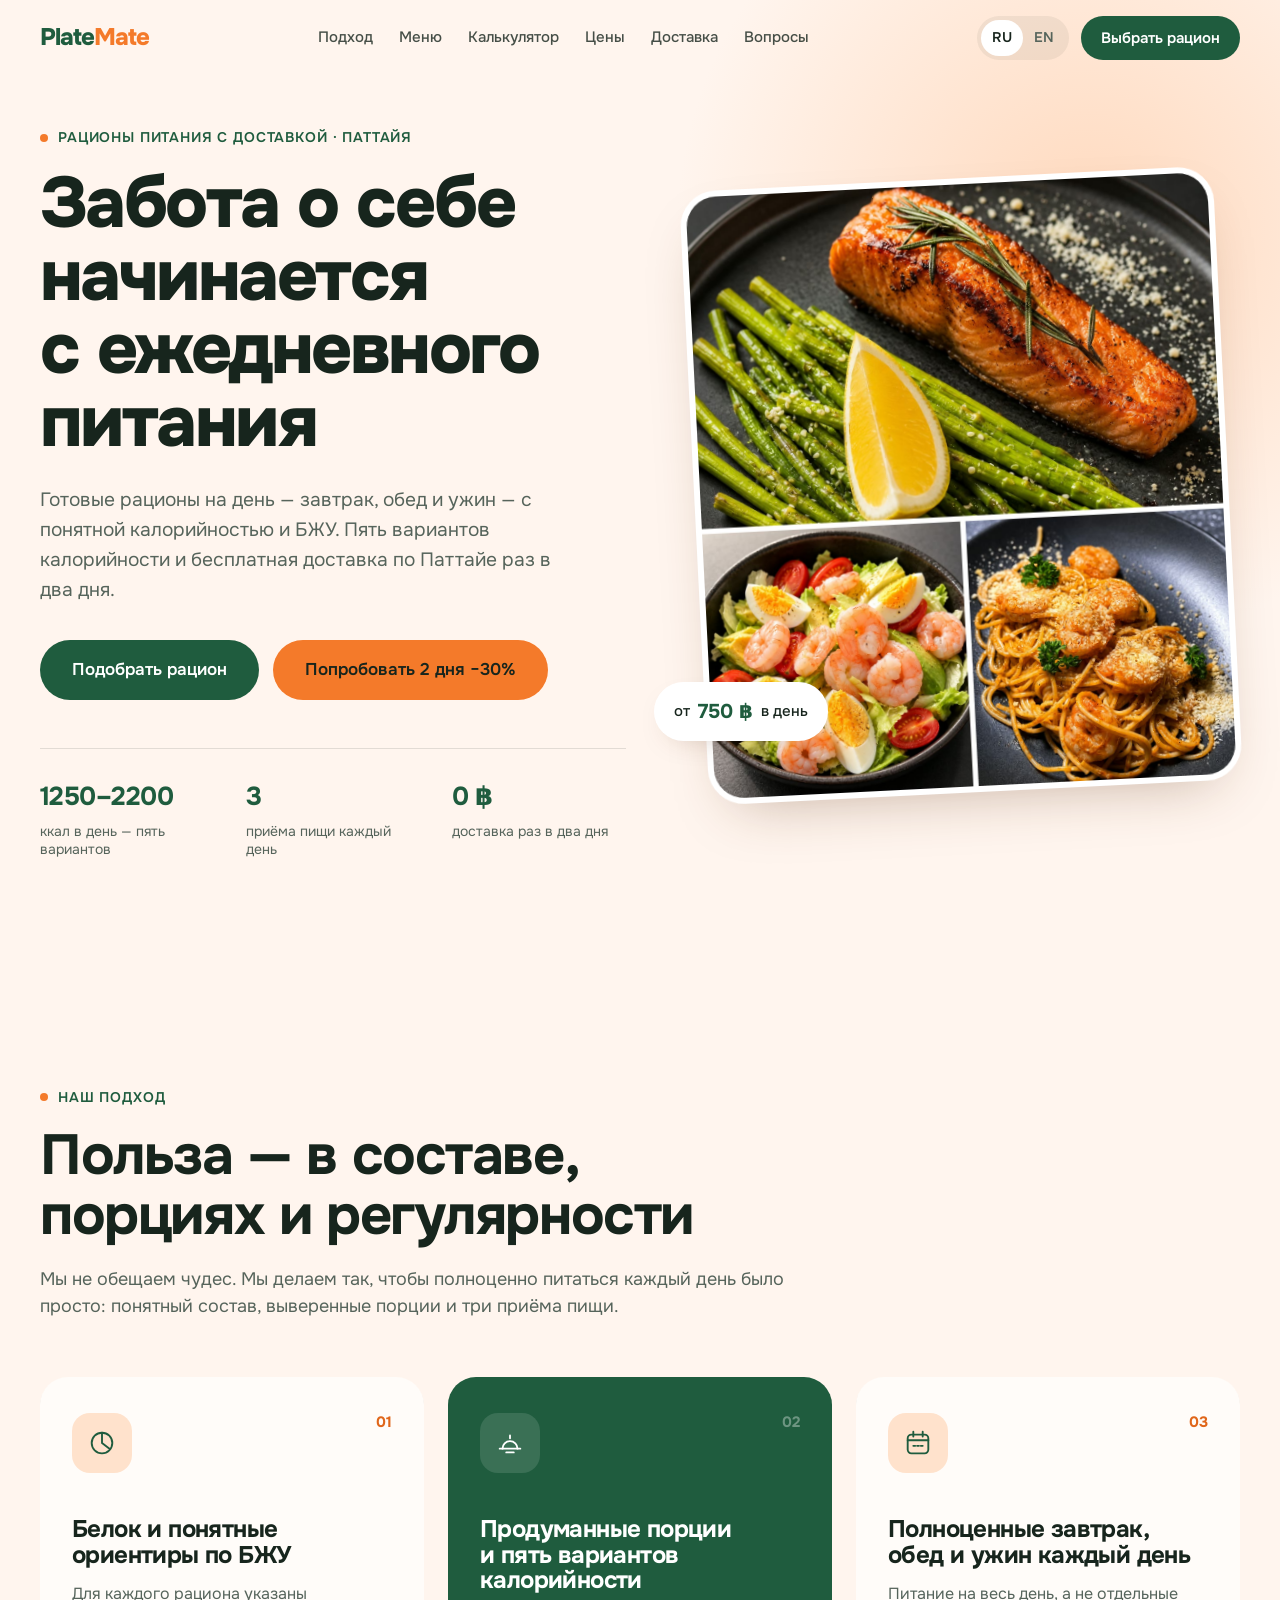
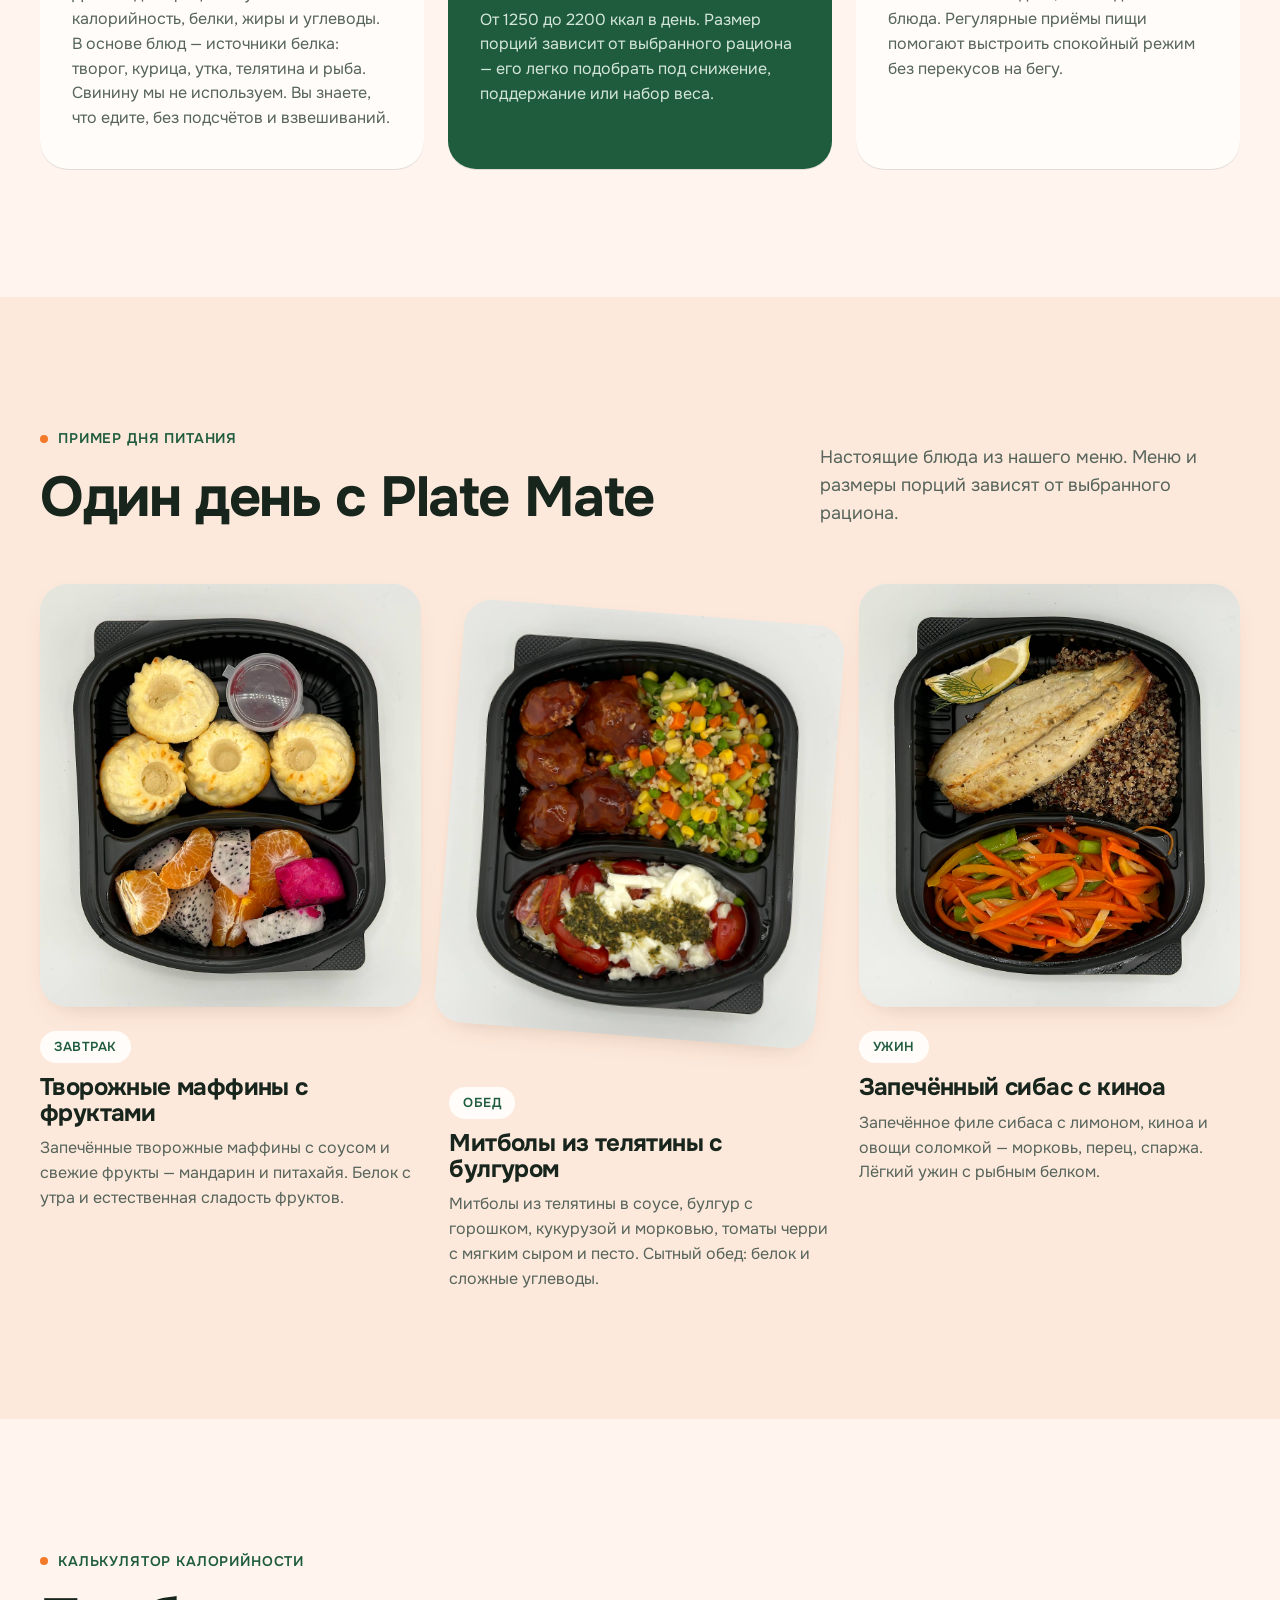
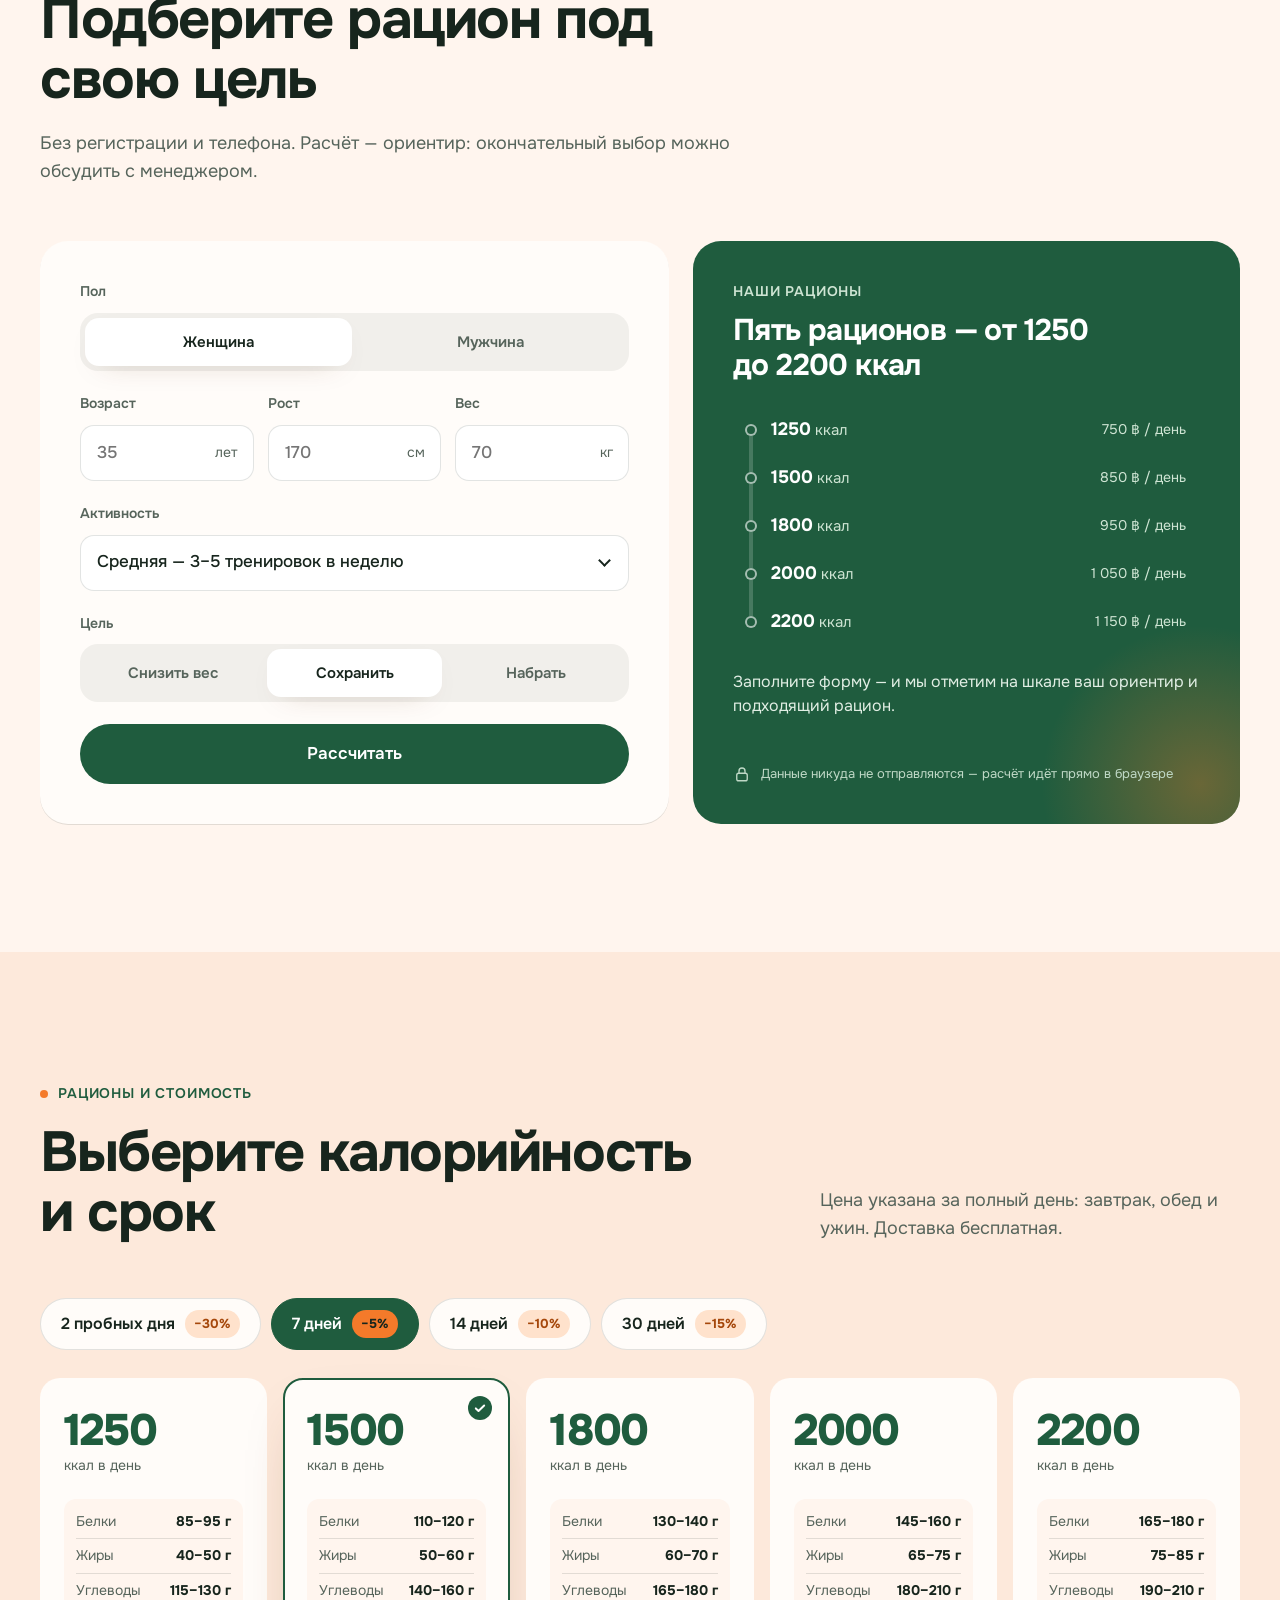
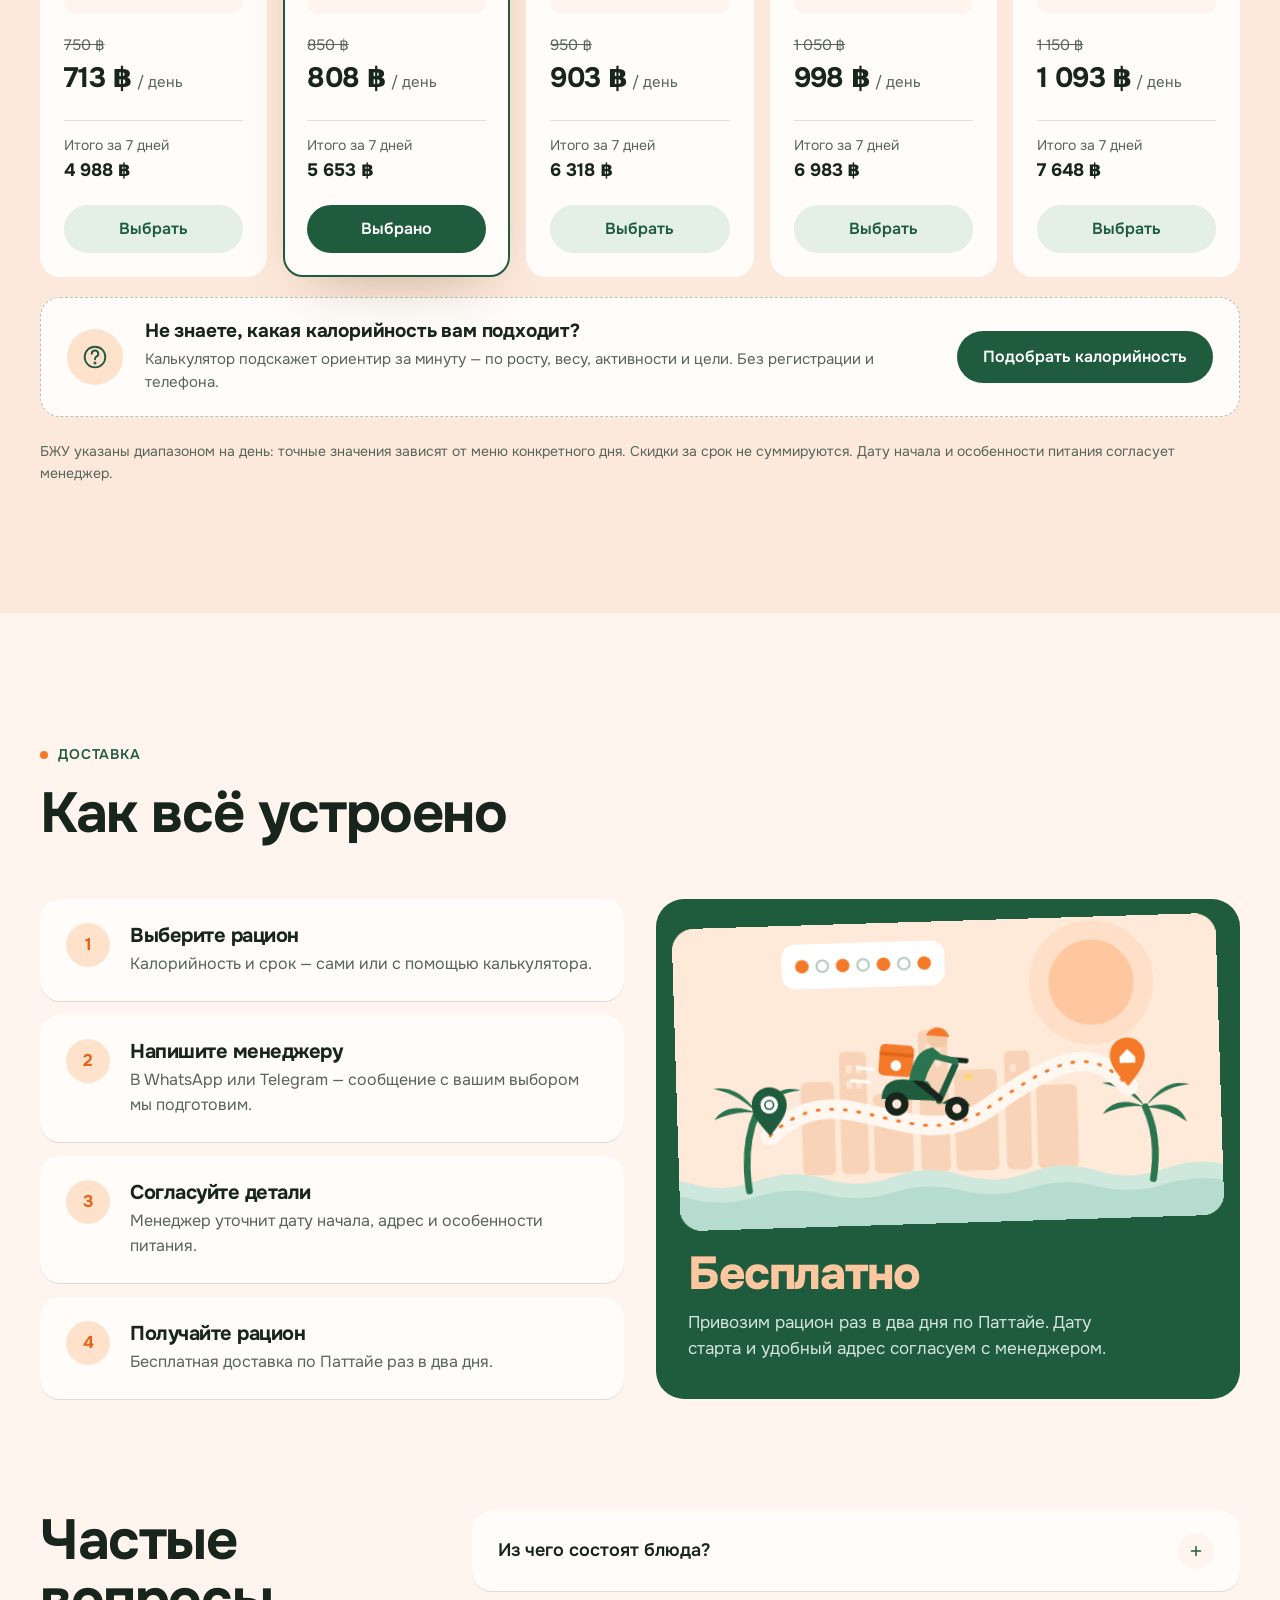
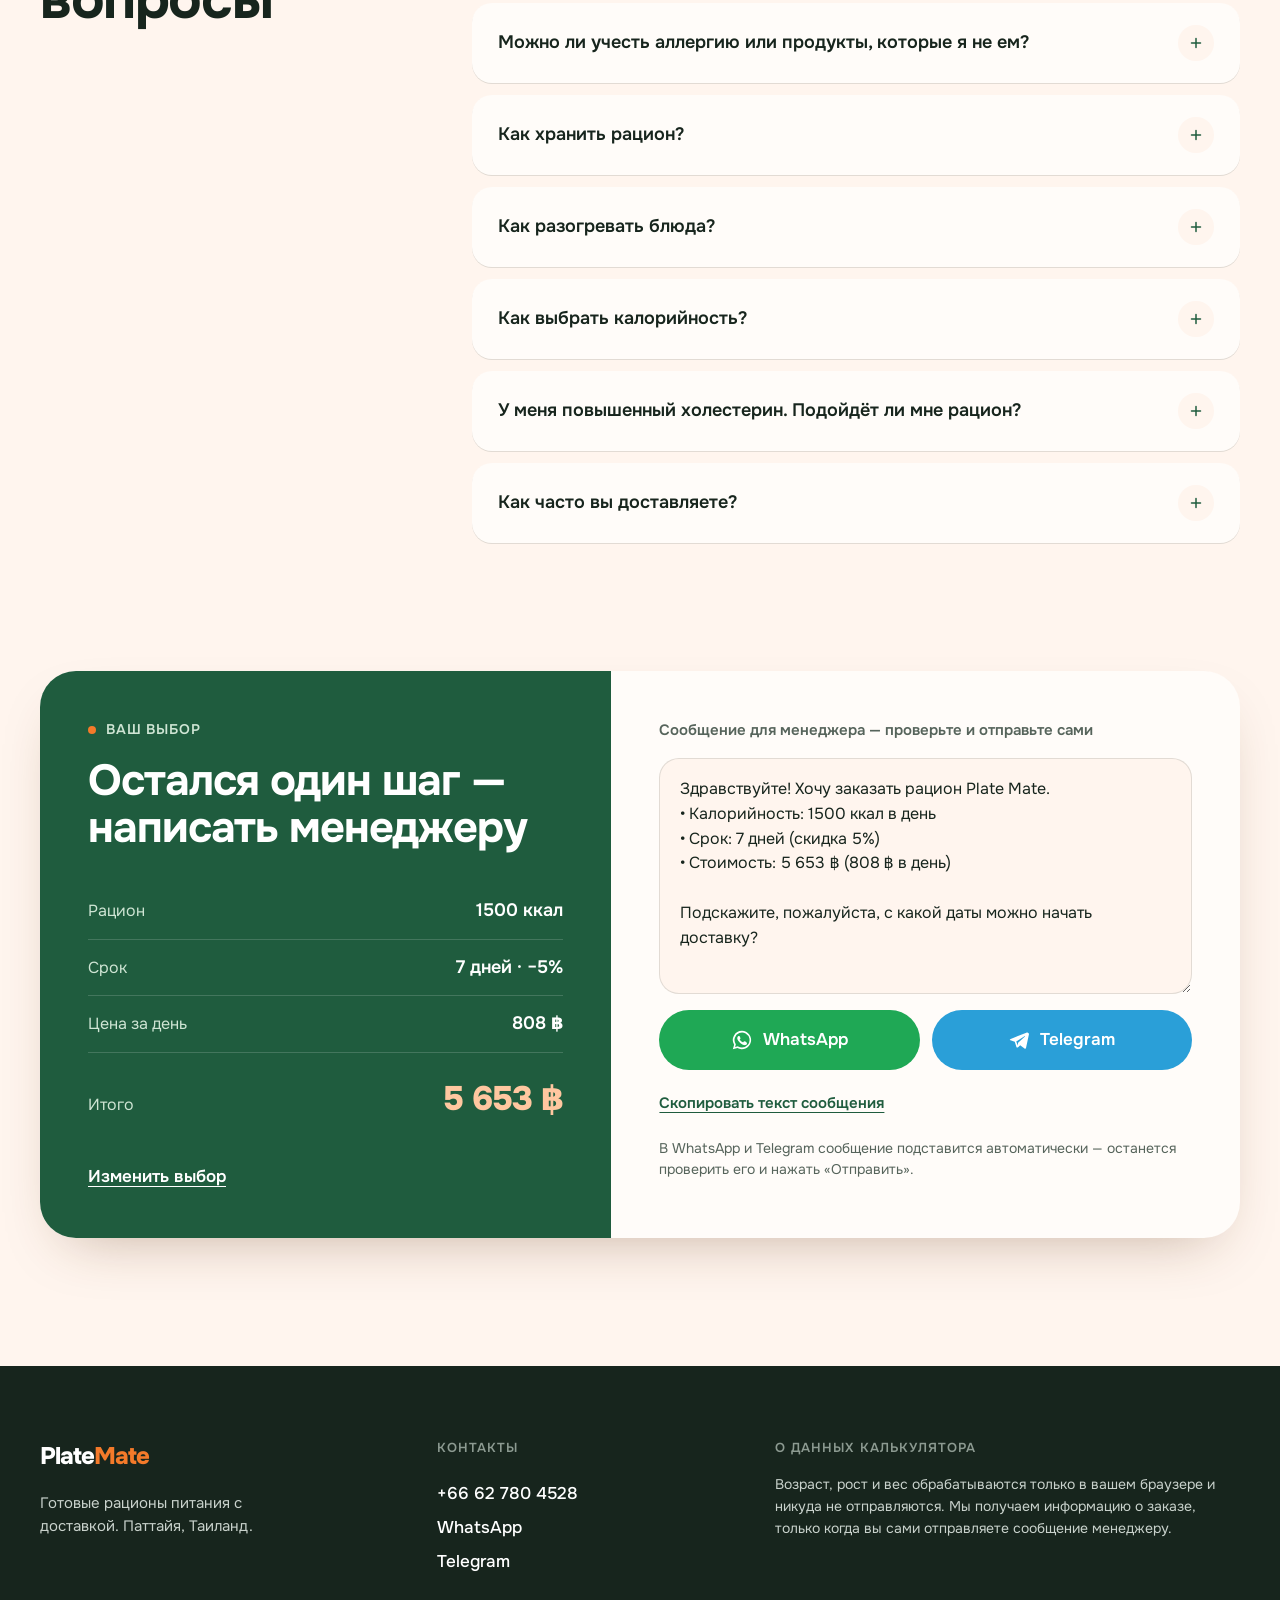
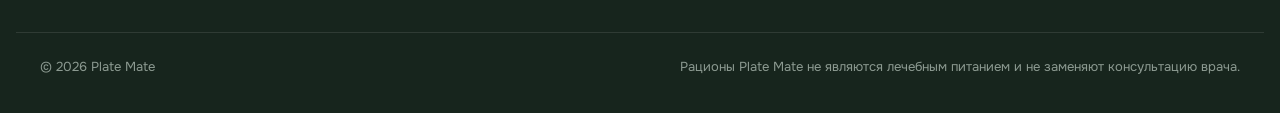
==== index.html @ f722fb62 "Лендинг Plate Mate: первая версия Одностраничный сайт доставки рационов питания в Паттайе (RU/EN): п" ====
<!doctype html>
<html lang="ru">
<head>
  <meta charset="utf-8">
  <meta name="viewport" content="width=device-width, initial-scale=1, viewport-fit=cover">
  <title data-i18n="meta.title">Plate Mate — рационы питания с доставкой в Паттайе</title>
  <meta name="description" data-i18n-attr="content:meta.description" content="Готовые рационы на день: завтрак, обед и ужин с понятной калорийностью и БЖУ. Пять вариантов калорийности, бесплатная доставка по Паттайе раз в два дня.">
  <meta name="theme-color" content="#FFF5EE">
  <link rel="preconnect" href="https://fonts.googleapis.com">
  <link rel="preconnect" href="https://fonts.gstatic.com" crossorigin>
  <link href="https://fonts.googleapis.com/css2?family=Onest:wght@400;500;600;700;800&display=swap" rel="stylesheet">
  <link rel="stylesheet" href="assets/styles.css">
  <script>document.documentElement.classList.add('js')</script>
</head>
<body>

<!-- ============ ШАПКА ============ -->
<header class="header" id="header">
  <div class="container header__inner">
    <!-- Официальный логотип из брендбука: положите файл в images/logo.svg -->
    <a class="logo" href="#top" aria-label="Plate Mate">
      <img src="images/logo.svg" alt="Plate Mate" onerror="this.parentNode.classList.add('logo--text')">
      <span class="logo__text">Plate<b>Mate</b></span>
    </a>

    <nav class="nav" id="nav" data-i18n-attr="aria-label:nav.label" aria-label="Навигация по странице">
      <a href="#approach" data-i18n="nav.approach">Подход</a>
      <a href="#menu" data-i18n="nav.menu">Меню</a>
      <a href="#calculator" data-i18n="nav.calc">Калькулятор</a>
      <a href="#plans" data-i18n="nav.plans">Цены</a>
      <a href="#delivery" data-i18n="nav.delivery">Доставка</a>
      <a href="#faq" data-i18n="nav.faq">Вопросы</a>
      <a class="btn btn--primary nav__cta" href="#plans" data-i18n="cta.choose">Выбрать рацион</a>
    </nav>

    <div class="header__actions">
      <div class="lang" role="group" aria-label="Language">
        <button type="button" data-lang="ru" aria-pressed="true">RU</button>
        <button type="button" data-lang="en" aria-pressed="false">EN</button>
      </div>
      <a class="btn btn--primary btn--sm header__cta" href="#plans" data-i18n="cta.choose">Выбрать рацион</a>
      <button class="burger" type="button" aria-expanded="false" aria-controls="nav" data-i18n-attr="aria-label:nav.open" aria-label="Открыть меню">
        <span></span><span></span>
      </button>
    </div>
  </div>
</header>

<main id="top">

  <!-- ============ 1. ПЕРВЫЙ ЭКРАН ============ -->
  <section class="hero">
    <div class="container hero__grid">
      <div class="hero__text reveal">
        <p class="eyebrow" data-i18n="hero.eyebrow">Рационы питания с доставкой · Паттайя</p>
        <h1 data-i18n="hero.title">Забота о себе начинается с&nbsp;ежедневного питания</h1>
        <p class="lead" data-i18n="hero.lead">Готовые рационы на день — завтрак, обед и ужин — с понятной калорийностью и БЖУ. Пять вариантов калорийности и бесплатная доставка по Паттайе раз в два дня.</p>
        <div class="hero__buttons">
          <a class="btn btn--primary btn--lg" href="#calculator" data-i18n="hero.btnCalc">Подобрать рацион</a>
          <a class="btn btn--accent btn--lg" href="#plans" data-trial data-i18n="hero.btnTrial">Попробовать 2 дня −30%</a>
        </div>
        <ul class="hero__facts">
          <li><strong>1250–2200</strong><span data-i18n="hero.fact1">ккал в день — пять вариантов</span></li>
          <li><strong>3</strong><span data-i18n="hero.fact2">приёма пищи каждый день</span></li>
          <li><strong data-i18n="hero.fact3n">0&nbsp;฿</strong><span data-i18n="hero.fact3">доставка раз в два дня</span></li>
        </ul>
      </div>

      <div class="hero__media">
        <div class="hero__photo ph" data-motion style="--r:-3deg;--rot:3deg;--shift:36px" data-label="images/hero.jpg">
          <img src="images/hero.jpg" data-i18n-attr="alt:hero.alt" alt="Лосось со спаржей, салат с креветками и паста с креветками" fetchpriority="high" onerror="this.parentNode.classList.add('missing')">
        </div>
        <div class="chip chip--price">
          <span data-i18n="hero.chipFrom">от</span> <strong>750&nbsp;฿</strong> <span data-i18n="hero.chipDay">в день</span>
        </div>
      </div>
    </div>
  </section>

  <!-- ============ 2. НАШ ПОДХОД ============ -->
  <section class="section" id="approach">
    <div class="container">
      <div class="section__head reveal">
        <p class="eyebrow" data-i18n="approach.eyebrow">Наш подход</p>
        <h2 data-i18n="approach.title">Польза — в&nbsp;составе, порциях и&nbsp;регулярности</h2>
        <p class="section__lead" data-i18n="approach.lead">Мы не обещаем чудес. Мы делаем так, чтобы полноценно питаться каждый день было просто: понятный состав, выверенные порции и три приёма пищи.</p>
      </div>

      <div class="features">
        <article class="feature reveal">
          <div class="feature__icon" aria-hidden="true">
            <svg viewBox="0 0 32 32"><circle cx="16" cy="16" r="11"/><path d="M16 5v11l8 6"/></svg>
          </div>
          <span class="feature__num">01</span>
          <h3 data-i18n="approach.f1.title">Белок и понятные ориентиры по&nbsp;БЖУ</h3>
          <p data-i18n="approach.f1.text">Для каждого рациона указаны калорийность, белки, жиры и углеводы. В основе блюд — источники белка: творог, курица, утка, телятина и рыба. Свинину мы не используем. Вы знаете, что едите, без подсчётов и взвешиваний.</p>
        </article>
        <article class="feature reveal">
          <div class="feature__icon" aria-hidden="true">
            <svg viewBox="0 0 32 32"><path d="M5 22h22"/><path d="M8 22a8 8 0 0 1 16 0"/><path d="M16 11V8"/><path d="M12 26h8"/></svg>
          </div>
          <span class="feature__num">02</span>
          <h3 data-i18n="approach.f2.title">Продуманные порции и&nbsp;пять вариантов калорийности</h3>
          <p data-i18n="approach.f2.text">От 1250 до 2200 ккал в день. Размер порций зависит от выбранного рациона — его легко подобрать под снижение, поддержание или набор веса.</p>
        </article>
        <article class="feature reveal">
          <div class="feature__icon" aria-hidden="true">
            <svg viewBox="0 0 32 32"><rect x="5" y="7" width="22" height="20" rx="4"/><path d="M5 13h22"/><path d="M11 4v5M21 4v5"/><path d="M11 19h2M15 19h2M19 19h2"/></svg>
          </div>
          <span class="feature__num">03</span>
          <h3 data-i18n="approach.f3.title">Полноценные завтрак, обед и&nbsp;ужин каждый день</h3>
          <p data-i18n="approach.f3.text">Питание на весь день, а не отдельные блюда. Регулярные приёмы пищи помогают выстроить спокойный режим без перекусов на бегу.</p>
        </article>
      </div>
    </div>
  </section>

  <!-- ============ 3. ПРИМЕР ДНЯ ============ -->
  <!-- TODO: сверить описание состава блюд с фактическими технологическими картами -->
  <section class="section section--tint" id="menu">
    <div class="container">
      <div class="section__head section__head--row reveal">
        <div>
          <p class="eyebrow" data-i18n="menu.eyebrow">Пример дня питания</p>
          <h2 data-i18n="menu.title">Один день с&nbsp;Plate Mate</h2>
        </div>
        <p class="section__lead" data-i18n="menu.lead">Настоящие блюда из нашего меню. Меню и размеры порций зависят от выбранного рациона.</p>
      </div>

      <div class="dishes">
        <article class="dish reveal">
          <div class="dish__photo ph" data-label="images/breakfast.jpg">
            <img src="images/breakfast.jpg" loading="lazy" data-i18n-attr="alt:menu.d1.name" alt="Творожные маффины с фруктами" onerror="this.parentNode.classList.add('missing')">
          </div>
          <span class="dish__meal" data-i18n="menu.breakfast">Завтрак</span>
          <h3 data-i18n="menu.d1.name">Творожные маффины с фруктами</h3>
          <p data-i18n="menu.d1.text">Запечённые творожные маффины с соусом и свежие фрукты — мандарин и питахайя. Белок с утра и естественная сладость фруктов.</p>
        </article>
        <article class="dish dish--mid reveal">
          <div class="dish__photo ph" data-motion style="--r:2deg;--rot:-2.5deg;--shift:28px" data-label="images/lunch.jpg">
            <img src="images/lunch.jpg" loading="lazy" data-i18n-attr="alt:menu.d2.name" alt="Митболы из телятины с булгуром" onerror="this.parentNode.classList.add('missing')">
          </div>
          <span class="dish__meal" data-i18n="menu.lunch">Обед</span>
          <h3 data-i18n="menu.d2.name">Митболы из телятины с булгуром</h3>
          <p data-i18n="menu.d2.text">Митболы из телятины в соусе, булгур с горошком, кукурузой и морковью, томаты черри с мягким сыром и песто. Сытный обед: белок и сложные углеводы.</p>
        </article>
        <article class="dish reveal">
          <div class="dish__photo ph" data-label="images/dinner.jpg">
            <img src="images/dinner.jpg" loading="lazy" data-i18n-attr="alt:menu.d3.name" alt="Запечённый сибас с киноа" onerror="this.parentNode.classList.add('missing')">
          </div>
          <span class="dish__meal" data-i18n="menu.dinner">Ужин</span>
          <h3 data-i18n="menu.d3.name">Запечённый сибас с киноа</h3>
          <p data-i18n="menu.d3.text">Запечённое филе сибаса с лимоном, киноа и овощи соломкой — морковь, перец, спаржа. Лёгкий ужин с рыбным белком.</p>
        </article>
      </div>
    </div>
  </section>

  <!-- ============ 4. КАЛЬКУЛЯТОР ============ -->
  <section class="section" id="calculator">
    <div class="container">
      <div class="section__head reveal">
        <p class="eyebrow" data-i18n="calc.eyebrow">Калькулятор калорийности</p>
        <h2 data-i18n="calc.title">Подберите рацион под свою цель</h2>
        <p class="section__lead" data-i18n="calc.lead">Без регистрации и телефона. Расчёт — ориентир: окончательный выбор можно обсудить с менеджером.</p>
      </div>

      <div class="calc reveal">
        <form class="calc__form" id="calcForm" novalidate>
          <fieldset class="field">
            <legend data-i18n="calc.sex">Пол</legend>
            <div class="seg">
              <label><input type="radio" name="sex" value="f" checked><span data-i18n="calc.female">Женщина</span></label>
              <label><input type="radio" name="sex" value="m"><span data-i18n="calc.male">Мужчина</span></label>
            </div>
          </fieldset>

          <div class="field-row">
            <label class="field">
              <span class="field__label" data-i18n="calc.age">Возраст</span>
              <span class="input"><input type="number" name="age" inputmode="numeric" min="18" max="80" placeholder="35"><em data-i18n="calc.years">лет</em></span>
            </label>
            <label class="field">
              <span class="field__label" data-i18n="calc.height">Рост</span>
              <span class="input"><input type="number" name="height" inputmode="numeric" min="130" max="220" placeholder="170"><em data-i18n="calc.cm">см</em></span>
            </label>
            <label class="field">
              <span class="field__label" data-i18n="calc.weight">Вес</span>
              <span class="input"><input type="number" name="weight" inputmode="decimal" min="35" max="250" step="0.1" placeholder="70"><em data-i18n="calc.kg">кг</em></span>
            </label>
          </div>

          <label class="field">
            <span class="field__label" data-i18n="calc.activity">Активность</span>
            <span class="select">
              <select name="activity">
                <option value="1.2" data-i18n="calc.act1">Минимальная — сидячая работа, без тренировок</option>
                <option value="1.375" data-i18n="calc.act2">Лёгкая — 1–3 тренировки в неделю</option>
                <option value="1.55" selected data-i18n="calc.act3">Средняя — 3–5 тренировок в неделю</option>
                <option value="1.725" data-i18n="calc.act4">Высокая — 6–7 тренировок в неделю</option>
                <option value="1.9" data-i18n="calc.act5">Очень высокая — физический труд и спорт</option>
              </select>
            </span>
          </label>

          <fieldset class="field">
            <legend data-i18n="calc.goal">Цель</legend>
            <div class="seg seg--3">
              <label><input type="radio" name="goal" value="lose"><span data-i18n="calc.lose">Снизить вес</span></label>
              <label><input type="radio" name="goal" value="keep" checked><span data-i18n="calc.keep">Сохранить</span></label>
              <label><input type="radio" name="goal" value="gain"><span data-i18n="calc.gain">Набрать</span></label>
            </div>
          </fieldset>

          <p class="calc__error" id="calcError" role="alert" hidden data-i18n="calc.error">Проверьте данные: возраст 18–80 лет, рост 130–220 см, вес 35–250 кг.</p>
          <button class="btn btn--primary btn--lg btn--block" type="submit" data-i18n="calc.submit">Рассчитать</button>
        </form>

        <div class="calc__result" id="calcResult" aria-live="polite">
          <!-- До расчёта -->
          <div class="result-head" id="resultEmpty">
            <p class="result__label" data-i18n="calc.scaleEyebrow">Наши рационы</p>
            <p class="result-head__title" data-i18n="calc.scaleTitle">Пять рационов — от&nbsp;1250 до&nbsp;2200&nbsp;ккал</p>
          </div>

          <!-- После расчёта -->
          <div class="result-head" id="resultFull" hidden>
            <p class="result__label" data-i18n="calc.yourNeed">Ваш ориентир</p>
            <p class="result__value">≈&nbsp;<strong id="rKcal">0</strong> <span data-i18n="calc.kcalDay">ккал/день</span></p>
            <dl class="result__steps">
              <div><dt data-i18n="calc.bmr">Базовый обмен</dt><dd id="rBmr"></dd></div>
              <div><dt data-i18n="calc.withAct">С активностью</dt><dd id="rTdee"></dd></div>
              <div><dt data-i18n="calc.withGoal">С учётом цели</dt><dd id="rGoal"></dd></div>
            </dl>
          </div>

          <!-- Шкала рационов: строки строит скрипт -->
          <div class="scale" id="scale">
            <div class="scale__rail" aria-hidden="true"><span class="scale__fill" id="scaleFill"></span><span class="scale__marker" id="scaleMarker" hidden></span></div>
            <ul class="scale__list" id="scaleList"></ul>
          </div>

          <p class="result__hint" id="scaleHint" data-i18n="calc.empty">Заполните форму — и мы отметим на шкале ваш ориентир и подходящий рацион.</p>

          <div class="result__plan" id="resultPlan" hidden>
            <p id="rText"></p>
            <button class="btn btn--accent btn--lg btn--block" type="button" id="rChoose"></button>
            <p class="result__note" data-i18n="calc.note">Расчёт по формуле Миффлина — Сан Жеора с поправками на активность и цель. Это приблизительный ориентир, а не медицинская рекомендация.</p>
          </div>

          <p class="result__privacy">
            <svg viewBox="0 0 24 24" aria-hidden="true"><rect x="5" y="11" width="14" height="10" rx="2.5"/><path d="M8 11V8a4 4 0 0 1 8 0v3"/></svg>
            <span data-i18n="calc.privacy">Данные никуда не отправляются — расчёт идёт прямо в браузере</span>
          </p>
        </div>
      </div>
    </div>
  </section>

  <!-- ============ 5. РАЦИОНЫ И СТОИМОСТЬ ============ -->
  <section class="section section--tint" id="plans">
    <div class="container">
      <div class="section__head section__head--row reveal">
        <div>
          <p class="eyebrow" data-i18n="plans.eyebrow">Рационы и стоимость</p>
          <h2 data-i18n="plans.title">Выберите калорийность и&nbsp;срок</h2>
        </div>
        <p class="section__lead" data-i18n="plans.lead">Цена указана за полный день: завтрак, обед и ужин. Доставка бесплатная.</p>
      </div>

      <div class="durations reveal" id="durations" role="radiogroup" data-i18n-attr="aria-label:plans.durationLabel" aria-label="Срок"></div>

      <div class="plans" id="plansGrid" role="list"></div>

      <!-- Подсказка для тех, кто не знает свою калорийность -->
      <div class="plans-help reveal">
        <div class="plans-help__icon" aria-hidden="true">
          <svg viewBox="0 0 32 32"><circle cx="16" cy="16" r="11"/><path d="M12.5 12.5a3.5 3.5 0 1 1 5 3.2c-1 .5-1.5 1.2-1.5 2.3v.5"/><circle cx="16" cy="22.5" r=".6" fill="currentColor"/></svg>
        </div>
        <div class="plans-help__text">
          <p class="plans-help__title" data-i18n="plans.helpTitle">Не знаете, какая калорийность вам подходит?</p>
          <p data-i18n="plans.helpText">Калькулятор подскажет ориентир за минуту — по росту, весу, активности и цели. Без регистрации и телефона.</p>
        </div>
        <a class="btn btn--primary plans-help__btn" href="#calculator" data-to-calc data-i18n="plans.helpBtn">Подобрать калорийность</a>
      </div>
      <noscript>
        <p class="plans__note">1250 ккал — 750 ฿ · 1500 ккал — 850 ฿ · 1800 ккал — 950 ฿ · 2000 ккал — 1050 ฿ · 2200 ккал — 1150 ฿ в день.</p>
      </noscript>

      <p class="plans__note" data-i18n="plans.note">БЖУ указаны диапазоном на день: точные значения зависят от меню конкретного дня. Скидки за срок не суммируются. Дату начала и особенности питания согласует менеджер.</p>
    </div>
  </section>

  <!-- ============ 6. ДОСТАВКА И ВОПРОСЫ ============ -->
  <section class="section" id="delivery">
    <div class="container">
      <div class="section__head reveal">
        <p class="eyebrow" data-i18n="delivery.eyebrow">Доставка</p>
        <h2 data-i18n="delivery.title">Как всё устроено</h2>
      </div>

      <div class="delivery">
        <ol class="steps reveal">
          <li>
            <span class="steps__n">1</span>
            <div><h3 data-i18n="delivery.s1.t">Выберите рацион</h3><p data-i18n="delivery.s1.p">Калорийность и срок — сами или с помощью калькулятора.</p></div>
          </li>
          <li>
            <span class="steps__n">2</span>
            <div><h3 data-i18n="delivery.s2.t">Напишите менеджеру</h3><p data-i18n="delivery.s2.p">В WhatsApp или Telegram — сообщение с вашим выбором мы подготовим.</p></div>
          </li>
          <li>
            <span class="steps__n">3</span>
            <div><h3 data-i18n="delivery.s3.t">Согласуйте детали</h3><p data-i18n="delivery.s3.p">Менеджер уточнит дату начала, адрес и особенности питания.</p></div>
          </li>
          <li>
            <span class="steps__n">4</span>
            <div><h3 data-i18n="delivery.s4.t">Получайте рацион</h3><p data-i18n="delivery.s4.p">Бесплатная доставка по Паттайе раз в два дня.</p></div>
          </li>
        </ol>

        <div class="delivery__card reveal">
          <!-- Иллюстрация: скутер везёт рацион по Паттайе, календарь — доставка через день -->
          <div class="delivery__art" data-motion style="--r:-2deg;--rot:3deg;--shift:26px">
            <svg viewBox="0 0 560 340" preserveAspectRatio="xMidYMid slice" role="img" data-i18n-attr="aria-label:delivery.alt" aria-label="Иллюстрация: курьер на скутере везёт рацион по Паттайе">
              <rect width="560" height="340" fill="#FFE9D8"/>
              <!-- солнце -->
              <circle cx="430" cy="82" r="64" fill="#FFD9BD" opacity=".6"/>
              <circle cx="430" cy="82" r="44" fill="#FFC7A0"/>
              <!-- город -->
              <g fill="#F9D3B8">
                <rect x="128" y="176" width="34" height="96" rx="6"/>
                <rect x="168" y="146" width="28" height="126" rx="6"/>
                <rect x="202" y="190" width="40" height="82" rx="6"/>
                <rect x="250" y="126" width="30" height="146" rx="6"/>
                <rect x="286" y="168" width="44" height="104" rx="6"/>
                <rect x="338" y="150" width="26" height="122" rx="6"/>
                <rect x="370" y="186" width="42" height="86" rx="6"/>
              </g>
              <g fill="#FFE9D8" opacity=".8">
                <rect x="175" y="160" width="6" height="8" rx="1"/><rect x="185" y="160" width="6" height="8" rx="1"/>
                <rect x="175" y="176" width="6" height="8" rx="1"/><rect x="185" y="176" width="6" height="8" rx="1"/>
                <rect x="257" y="140" width="6" height="8" rx="1"/><rect x="267" y="140" width="6" height="8" rx="1"/>
                <rect x="257" y="156" width="6" height="8" rx="1"/><rect x="267" y="156" width="6" height="8" rx="1"/>
                <rect x="344" y="164" width="6" height="8" rx="1"/><rect x="344" y="180" width="6" height="8" rx="1"/>
              </g>
              <!-- море -->
              <path class="art-wave art-wave--back" fill="#CFE8DE" d="M-60 276 q35 -12 70 0 t70 0 t70 0 t70 0 t70 0 t70 0 t70 0 t70 0 t70 0 t70 0 V340 H-60 Z"/>
              <path class="art-wave" fill="#B5DCCF" d="M-60 292 q35 -10 70 0 t70 0 t70 0 t70 0 t70 0 t70 0 t70 0 t70 0 t70 0 t70 0 V340 H-60 Z"/>
              <!-- пальмы -->
              <g fill="none" stroke="#2A7550" stroke-linecap="round">
                <path d="M72 286 Q66 240 82 206" stroke-width="7"/>
                <path d="M488 286 Q496 244 482 212" stroke-width="7"/>
              </g>
              <g fill="#2A7550">
                <path d="M82 206 q-30 -14 -44 6 q24 -10 44 -6Z"/><path d="M82 206 q-18 -30 -44 -26 q26 6 44 26Z"/>
                <path d="M82 206 q20 -30 46 -22 q-28 2 -46 22Z"/><path d="M82 206 q34 -8 42 16 q-18 -14 -42 -16Z"/>
                <path d="M482 212 q-30 -14 -44 6 q24 -10 44 -6Z"/><path d="M482 212 q-18 -30 -44 -26 q26 6 44 26Z"/>
                <path d="M482 212 q20 -30 46 -22 q-28 2 -46 22Z"/><path d="M482 212 q34 -8 42 16 q-18 -14 -42 -16Z"/>
              </g>
              <!-- календарь: доставка каждый второй день -->
              <g transform="translate(112 34)">
                <rect width="168" height="46" rx="14" fill="#fff"/>
                <g fill="none" stroke="#1F5C3E" stroke-width="2">
                  <circle cx="21" cy="23" r="7" fill="#F47A2A" stroke="none"/>
                  <circle cx="42" cy="23" r="6" opacity=".35"/>
                  <circle cx="63" cy="23" r="7" fill="#F47A2A" stroke="none"/>
                  <circle cx="84" cy="23" r="6" opacity=".35"/>
                  <circle cx="105" cy="23" r="7" fill="#F47A2A" stroke="none"/>
                  <circle cx="126" cy="23" r="6" opacity=".35"/>
                  <circle cx="147" cy="23" r="7" fill="#F47A2A" stroke="none"/>
                </g>
              </g>
              <!-- дорога -->
              <path id="artRoute" d="M95 230 C170 160 240 262 320 208 S430 150 465 190" fill="none" stroke="#FFF7F0" stroke-width="20" stroke-linecap="round"/>
              <path class="art-dash" d="M95 230 C170 160 240 262 320 208 S430 150 465 190" fill="none" stroke="#F47A2A" stroke-width="3" stroke-linecap="round" stroke-dasharray="2 12"/>
              <!-- метка кухни -->
              <g transform="translate(95 230)">
                <path d="M0 0 C-12 -14 -18 -22 -18 -32 A18 18 0 1 1 18 -32 C18 -22 12 -14 0 0Z" fill="#1F5C3E"/>
                <circle cx="0" cy="-32" r="9" fill="#fff"/>
                <circle cx="0" cy="-32" r="4.5" fill="none" stroke="#1F5C3E" stroke-width="1.6"/>
              </g>
              <!-- метка дома -->
              <g transform="translate(465 190)">
                <path d="M0 0 C-12 -14 -18 -22 -18 -32 A18 18 0 1 1 18 -32 C18 -22 12 -14 0 0Z" fill="#F47A2A"/>
                <path d="M-8 -30 L0 -38 L8 -30 V-24 H-8 Z" fill="#fff"/>
              </g>
              <!-- скутер -->
              <g>
                <animateMotion dur="7s" repeatCount="indefinite" rotate="auto"><mpath href="#artRoute"/></animateMotion>
                <animate attributeName="opacity" values="0;1;1;0" keyTimes="0;.08;.9;1" dur="7s" repeatCount="indefinite"/>
                <g transform="scale(1.35)">
                <g transform="translate(0 -4)">
                  <animateTransform attributeName="transform" type="translate" values="0 -4;0 -5.5;0 -4" dur=".45s" repeatCount="indefinite"/>
                  <g stroke="#fff" stroke-width="2.5" stroke-linecap="round" opacity=".9">
                    <path d="M-54 -34 H-42"/><path d="M-58 -24 H-44"/>
                  </g>
                  <rect x="-38" y="-54" width="26" height="24" rx="4" fill="#F47A2A"/>
                  <rect x="-38" y="-48" width="26" height="3" fill="#E0661A"/>
                  <circle cx="-25" cy="-38" r="4" fill="#fff"/>
                  <path d="M-34 -12 Q-34 -28 -18 -28 H0 L12 -14 Z" fill="#1F5C3E"/>
                  <path d="M10 -14 L20 -42" stroke="#1F5C3E" stroke-width="5" stroke-linecap="round"/>
                  <path d="M16 -46 H28" stroke="#17251D" stroke-width="4" stroke-linecap="round"/>
                  <path d="M12 -12 Q26 -24 34 -12 Z" fill="#1F5C3E"/>
                  <circle cx="31" cy="-34" r="2.6" fill="#FFD86B"/>
                  <path d="M-8 -28 L10 -16" stroke="#17251D" stroke-width="5" stroke-linecap="round"/>
                  <path d="M-14 -28 Q-12 -52 2 -54 L8 -50 Q0 -40 -2 -28 Z" fill="#2A7550"/>
                  <path d="M2 -48 L20 -45" stroke="#2A7550" stroke-width="5" stroke-linecap="round"/>
                  <circle cx="5" cy="-62" r="8" fill="#F2C9A5"/>
                  <path d="M-4 -63 A9.5 9.5 0 0 1 14 -63 Z" fill="#F47A2A"/>
                  <circle cx="-22" cy="-9" r="9" fill="#17251D"/><circle cx="-22" cy="-9" r="3.5" fill="#FFE9D8"/>
                  <circle cx="24" cy="-9" r="9" fill="#17251D"/><circle cx="24" cy="-9" r="3.5" fill="#FFE9D8"/>
                </g>
                </g>
              </g>
            </svg>
          </div>
          <div class="delivery__info">
            <p class="delivery__big" data-i18n="delivery.free">Бесплатно</p>
            <p data-i18n="delivery.freeText">Привозим рацион раз в два дня по Паттайе. Дату старта и удобный адрес согласуем с менеджером.</p>
          </div>
        </div>
      </div>

      <!-- TODO: ответы в FAQ сверить с фактическими правилами бизнеса (хранение, разогрев, аллергии) -->
      <div class="faq" id="faq">
        <h2 class="faq__title reveal" data-i18n="faq.title">Частые вопросы</h2>
        <div class="faq__list reveal">
          <details>
            <summary data-i18n="faq.q1">Из чего состоят блюда?</summary>
            <p data-i18n="faq.a1">Пример дня — творожные маффины с фруктами, митболы из телятины с булгуром и запечённый сибас с киноа. Основа блюд — творог, курица, утка, телятина и рыба; свинину мы не используем. Полный состав каждого блюда менеджер пришлёт до начала заказа. Меню и размеры порций зависят от выбранного рациона.</p>
          </details>
          <details>
            <summary data-i18n="faq.q2">Можно ли учесть аллергию или продукты, которые я не ем?</summary>
            <p data-i18n="faq.a2">Обязательно сообщите менеджеру об аллергиях и ограничениях до начала заказа. Он расскажет, какие ингредиенты входят в блюда, и честно скажет, можно ли подобрать для вас подходящий вариант.</p>
          </details>
          <details>
            <summary data-i18n="faq.q3">Как хранить рацион?</summary>
            <p data-i18n="faq.a3">Уберите рацион в холодильник сразу после получения. Условия и сроки хранения указаны на упаковке — если что-то непонятно, менеджер подскажет.</p>
          </details>
          <details>
            <summary data-i18n="faq.q4">Как разогревать блюда?</summary>
            <p data-i18n="faq.a4">Горячие блюда достаточно разогреть в микроволновой печи. Рекомендации по разогреву указаны на упаковке.</p>
          </details>
          <details>
            <summary data-i18n="faq.q5">Как выбрать калорийность?</summary>
            <p data-i18n="faq.a5">Воспользуйтесь <a href="#calculator">калькулятором</a> — он покажет приблизительный ориентир и ближайший рацион. Можно выбрать пакет и самостоятельно, а если сомневаетесь — менеджер поможет определиться.</p>
          </details>
          <details>
            <summary data-i18n="faq.q6">У меня повышенный холестерин. Подойдёт ли мне рацион?</summary>
            <p data-i18n="faq.a6">Рационы Plate Mate — сбалансированное ежедневное питание, а не лечебная диета, и мы не обещаем изменения анализов. Если у вас есть рекомендации врача, расскажите о них менеджеру: мы покажем состав блюд, чтобы вы могли принять решение вместе с врачом.</p>
          </details>
          <details>
            <summary data-i18n="faq.q7">Как часто вы доставляете?</summary>
            <p data-i18n="faq.a7">Раз в два дня, бесплатно по Паттайе. Дату первой доставки и адрес согласует менеджер.</p>
          </details>
        </div>
      </div>
    </div>
  </section>

  <!-- ============ 7. ФИНАЛЬНЫЙ ПРИЗЫВ ============ -->
  <section class="section order-section" id="order">
    <div class="container">
      <div class="order reveal">
        <div class="order__summary">
          <p class="eyebrow eyebrow--light" data-i18n="order.eyebrow">Ваш выбор</p>
          <h2 data-i18n="order.title">Остался один шаг — написать менеджеру</h2>
          <dl class="summary">
            <div><dt data-i18n="order.plan">Рацион</dt><dd id="sPlan"></dd></div>
            <div><dt data-i18n="order.duration">Срок</dt><dd id="sDays"></dd></div>
            <div><dt data-i18n="order.perDay">Цена за день</dt><dd id="sPerDay"></dd></div>
            <div class="summary__total"><dt data-i18n="order.total">Итого</dt><dd id="sTotal"></dd></div>
          </dl>
          <a class="order__change" href="#plans" data-i18n="order.change">Изменить выбор</a>
        </div>

        <div class="order__message">
          <label class="order__label" for="orderMessage" data-i18n="order.msgLabel">Сообщение для менеджера — проверьте и отправьте сами</label>
          <textarea id="orderMessage" rows="8"></textarea>
          <div class="order__buttons">
            <a class="btn btn--wa btn--lg" id="btnWa" href="https://wa.me/66627804528" target="_blank" rel="noopener">
              <svg viewBox="0 0 24 24" aria-hidden="true"><path d="M12 2a10 10 0 0 0-8.6 15.1L2 22l5-1.3A10 10 0 1 0 12 2Zm0 18.2a8.2 8.2 0 0 1-4.2-1.2l-.3-.2-3 .8.8-2.9-.2-.3A8.2 8.2 0 1 1 12 20.2Zm4.5-6.1c-.2-.1-1.5-.7-1.7-.8-.2-.1-.4-.1-.6.1l-.8 1c-.1.2-.3.2-.5.1a6.7 6.7 0 0 1-3.3-2.9c-.2-.4.2-.4.7-1.3.1-.2 0-.3 0-.4l-.8-1.8c-.2-.5-.4-.4-.6-.4h-.5a1 1 0 0 0-.7.3 3 3 0 0 0-.9 2.2 5.2 5.2 0 0 0 1.1 2.7 11.8 11.8 0 0 0 4.5 4c1.7.7 2.3.8 3.2.6.5-.1 1.5-.6 1.7-1.2.2-.6.2-1.1.1-1.2l-.4-.2Z"/></svg>
              <span>WhatsApp</span>
            </a>
            <a class="btn btn--tg btn--lg" id="btnTg" href="https://t.me/okhealthyfood" target="_blank" rel="noopener">
              <svg viewBox="0 0 24 24" aria-hidden="true"><path d="M21.4 3.6 2.9 10.8c-1.3.5-1.2 1.3-.2 1.6l4.7 1.5 1.8 5.6c.2.6.4.8.9.8.4 0 .6-.2.9-.4l2.3-2.2 4.7 3.5c.9.5 1.5.2 1.7-.8l3.1-14.5c.3-1.3-.5-1.9-1.4-1.5ZM9 13.6l9-5.7c.4-.3.8-.1.5.2l-7.5 6.8-.3 3.2L9 13.6Z"/></svg>
              <span>Telegram</span>
            </a>
          </div>
          <button class="order__copy" type="button" id="btnCopy" data-i18n="order.copy">Скопировать текст сообщения</button>
          <p class="order__hint" data-i18n="order.hint">В WhatsApp и Telegram сообщение подставится автоматически — останется проверить его и нажать «Отправить».</p>
        </div>
      </div>
    </div>
  </section>
</main>

<!-- ============ ФУТЕР ============ -->
<footer class="footer">
  <div class="container footer__grid">
    <div>
      <a class="logo logo--footer" href="#top" aria-label="Plate Mate">
        <img src="images/logo.svg" alt="Plate Mate" loading="lazy" onerror="this.parentNode.classList.add('logo--text')">
        <span class="logo__text">Plate<b>Mate</b></span>
      </a>
      <p class="footer__about" data-i18n="footer.about">Готовые рационы питания с доставкой. Паттайя, Таиланд.</p>
    </div>
    <div class="footer__contacts">
      <p class="footer__h" data-i18n="footer.contacts">Контакты</p>
      <a href="tel:+66627804528">+66 62 780 4528</a>
      <a href="https://wa.me/66627804528" target="_blank" rel="noopener">WhatsApp</a>
      <a href="https://t.me/okhealthyfood" target="_blank" rel="noopener">Telegram</a>
    </div>
    <div class="footer__privacy">
      <p class="footer__h" data-i18n="footer.dataTitle">О данных калькулятора</p>
      <p data-i18n="footer.data">Возраст, рост и вес обрабатываются только в вашем браузере и никуда не отправляются. Мы получаем информацию о заказе, только когда вы сами отправляете сообщение менеджеру.</p>
    </div>
  </div>
  <div class="container footer__bottom">
    <span>© 2026 Plate Mate</span>
    <span data-i18n="footer.disclaimer">Рационы Plate Mate не являются лечебным питанием и не заменяют консультацию врача.</span>
  </div>
</footer>

<!-- Мобильная панель выбранного пакета -->
<div class="sticky-bar" id="stickyBar" aria-hidden="true">
  <div class="sticky-bar__info"><strong id="barPlan"></strong><span id="barTotal"></span></div>
  <a class="btn btn--accent" href="#order" data-i18n="bar.cta" tabindex="-1">Оформить</a>
</div>

<div class="toast" id="toast" role="status" aria-live="polite"></div>

<script src="assets/app.js"></script>
</body>
</html>
---- assets/styles.css ----
/* ==========================================================
   Plate Mate — лендинг
   Цвета бренда задаются здесь. Сверьте значения с брендбуком.
   ========================================================== */
:root {
  --bg: #FFF5EE;          /* светлая персиковая основа */
  --bg-tint: #FDE9DB;     /* персиковый для чередующихся секций */
  --card: #FFFCF9;
  --green: #1F5C3E;       /* фирменный зелёный */
  --green-600: #2A7550;
  --green-50: #E4EFE5;
  --orange: #F47A2A;      /* оранжевый акцент */
  --orange-600: #E0661A;
  --orange-50: #FFE2CC;
  --ink: #17251D;
  --muted: #56645B;
  --line: rgba(23, 37, 29, .12);
  --white: #fff;

  --radius: 28px;
  --radius-md: 20px;
  --radius-sm: 14px;
  --shadow: 0 24px 60px -28px rgba(92, 50, 18, .38);
  --shadow-sm: 0 10px 30px -18px rgba(92, 50, 18, .35);

  --container: 1200px;
  --gutter: 24px;
  --header-h: 76px;
  --ease: cubic-bezier(.2, .7, .2, 1);
}

*, *::before, *::after { box-sizing: border-box; }
html { scroll-behavior: smooth; scroll-padding-top: calc(var(--header-h) + 12px); -webkit-text-size-adjust: 100%; }
body {
  margin: 0;
  font-family: 'Onest', system-ui, -apple-system, 'Segoe UI', sans-serif;
  font-size: 17px;
  line-height: 1.55;
  color: var(--ink);
  background: var(--bg);
  -webkit-font-smoothing: antialiased;
  overflow-x: hidden;
}
img { display: block; max-width: 100%; }
a { color: inherit; }
h1, h2, h3 { margin: 0; font-weight: 700; letter-spacing: -.025em; line-height: 1.06; }
p { margin: 0; }
button, input, select, textarea { font: inherit; color: inherit; }
:focus-visible { outline: 3px solid var(--orange); outline-offset: 3px; border-radius: 8px; }
[hidden] { display: none !important; }

.container { width: 100%; max-width: calc(var(--container) + var(--gutter) * 2); margin: 0 auto; padding: 0 var(--gutter); }

/* ---------- Кнопки ---------- */
.btn {
  display: inline-flex; align-items: center; justify-content: center; gap: 10px;
  min-height: 52px; padding: 0 26px;
  border: 0; border-radius: 999px;
  font-weight: 600; font-size: 16px; line-height: 1.1; text-decoration: none; text-align: center;
  cursor: pointer; white-space: nowrap;
  transition: transform .2s var(--ease), background-color .2s, box-shadow .2s, color .2s;
}
.btn:active { transform: scale(.97); }
.btn--sm { min-height: 44px; padding: 0 20px; font-size: 15px; }
.btn--lg { min-height: 60px; padding: 0 32px; font-size: 17px; }
.btn--block { width: 100%; }
.btn--primary { background: var(--green); color: var(--white); }
.btn--primary:hover { background: var(--green-600); box-shadow: 0 12px 28px -14px rgba(31, 92, 62, .8); }
.btn--accent { background: var(--orange); color: var(--ink); }
.btn--accent:hover { background: #F7894A; box-shadow: 0 12px 28px -14px rgba(244, 122, 42, .9); }
.btn--ghost { background: transparent; color: var(--green); box-shadow: inset 0 0 0 1.5px currentColor; }
.btn--ghost:hover { background: var(--green-50); }
.btn svg { width: 22px; height: 22px; fill: currentColor; flex: none; }

.eyebrow {
  display: inline-flex; align-items: center; gap: 10px;
  margin-bottom: 18px;
  font-size: 14px; font-weight: 600; letter-spacing: .06em; text-transform: uppercase;
  color: var(--green);
}
.eyebrow::before { content: ""; width: 8px; height: 8px; border-radius: 50%; background: var(--orange); }
.eyebrow--light { color: #CFE5D4; }

/* ---------- Фото и заглушки ---------- */
.ph { position: relative; overflow: hidden; border-radius: var(--radius); background: var(--orange-50); }
.ph img { width: 100%; height: 100%; object-fit: cover; }
.ph.missing img { display: none; }
.ph.missing {
  background:
    radial-gradient(circle at 50% 45%, rgba(255,255,255,.75) 0 28%, transparent 29%),
    repeating-linear-gradient(45deg, #FBD9C1 0 14px, #FDE4D2 14px 28px);
}
.ph.missing::after {
  content: "Фото: " attr(data-label);
  position: absolute; left: 50%; top: 45%; transform: translate(-50%, -50%);
  max-width: 70%; text-align: center;
  font-size: 13px; font-weight: 600; color: var(--muted);
}

/* ---------- Анимации ---------- */
[data-motion] {
  --p: 0;
  transform:
    translate3d(0, calc(var(--p) * var(--shift, 24px)), 0)
    rotate(calc(var(--r, 0deg) + var(--p) * var(--rot, 3deg)));
  will-change: transform;
}
.js .reveal { opacity: 0; transform: translateY(28px); transition: opacity .8s var(--ease), transform .8s var(--ease); }
.js .reveal.in { opacity: 1; transform: none; }
@media (prefers-reduced-motion: reduce) {
  html { scroll-behavior: auto; }
  .js .reveal { opacity: 1; transform: none; transition: none; }
  [data-motion] { transform: rotate(var(--r, 0deg)); }
}

/* ==========================================================
   Шапка
   ========================================================== */
.header {
  position: fixed; inset: 0 0 auto; z-index: 50;
  height: var(--header-h);
  transition: background-color .3s, box-shadow .3s, backdrop-filter .3s;
}
.header.is-scrolled {
  background: rgba(255, 245, 238, .86);
  backdrop-filter: saturate(1.4) blur(14px);
  -webkit-backdrop-filter: saturate(1.4) blur(14px);
  box-shadow: 0 1px 0 var(--line);
}
.header__inner { height: 100%; display: flex; align-items: center; gap: 28px; }

.logo { display: inline-flex; align-items: center; text-decoration: none; flex: none; }
.logo img { height: 36px; width: auto; }
.logo__text { display: none; font-size: 24px; font-weight: 800; letter-spacing: -.04em; color: var(--green); }
.logo__text b { font-weight: 800; color: var(--orange); }
.logo--text img { display: none; }
.logo--text .logo__text { display: inline; }

.nav { display: flex; gap: 26px; margin: 0 auto; }
.nav a:not(.btn) { font-size: 15px; font-weight: 500; text-decoration: none; color: var(--ink); opacity: .8; transition: opacity .2s, color .2s; }
.nav a:not(.btn):hover { opacity: 1; color: var(--green); }
.nav__cta { display: none; }

.header__actions { display: flex; align-items: center; gap: 12px; margin-left: auto; }
.nav + .header__actions { margin-left: 0; }

.lang { display: inline-flex; padding: 4px; border-radius: 999px; background: rgba(23, 37, 29, .06); }
.lang button {
  min-width: 42px; height: 36px; padding: 0 10px; border: 0; border-radius: 999px;
  background: transparent; font-size: 14px; font-weight: 600; cursor: pointer; color: var(--muted);
}
.lang button[aria-pressed="true"] { background: var(--white); color: var(--ink); box-shadow: var(--shadow-sm); }

.burger { display: none; width: 48px; height: 48px; border: 0; border-radius: 50%; background: var(--green); cursor: pointer; position: relative; }
.burger span { position: absolute; left: 15px; right: 15px; height: 2px; border-radius: 2px; background: var(--white); transition: transform .3s var(--ease), top .3s var(--ease); }
.burger span:first-child { top: 19px; }
.burger span:last-child { top: 27px; }
.nav-open .burger span:first-child { top: 23px; transform: rotate(45deg); }
.nav-open .burger span:last-child { top: 23px; transform: rotate(-45deg); }

/* ==========================================================
   1. Первый экран
   ========================================================== */
.hero { padding: calc(var(--header-h) + 48px) 0 96px; position: relative; overflow: hidden; }
.hero::before {
  content: ""; position: absolute; z-index: -1;
  width: 900px; height: 900px; right: -260px; top: -220px; border-radius: 50%;
  background: radial-gradient(circle, #FFD9BD 0%, rgba(255, 217, 189, 0) 65%);
}
.hero__grid { display: grid; grid-template-columns: 1.05fr 1fr; align-items: center; gap: 56px; }
.hero h1 { font-size: clamp(42px, 5.6vw, 80px); font-weight: 800; letter-spacing: -.035em; line-height: 1.02; }
.hero .lead { margin-top: 26px; max-width: 540px; font-size: clamp(17px, 1.5vw, 20px); color: var(--muted); }
.hero__buttons { display: flex; flex-wrap: wrap; gap: 14px; margin-top: 36px; }
.hero__facts {
  display: grid; grid-template-columns: repeat(3, auto); justify-content: start; gap: 36px;
  margin: 48px 0 0; padding: 28px 0 0; list-style: none; border-top: 1px solid var(--line);
}
.hero__facts li { display: flex; flex-direction: column; gap: 4px; max-width: 170px; }
.hero__facts strong { font-size: 26px; font-weight: 700; letter-spacing: -.02em; color: var(--green); }
.hero__facts span { font-size: 14px; line-height: 1.35; color: var(--muted); }

.hero__media { position: relative; padding: 24px 12px 40px; }
.hero__photo { aspect-ratio: 1200 / 1380; border-radius: 36px; border: 6px solid var(--white); background: var(--white); box-shadow: var(--shadow); }
.chip {
  position: absolute; display: inline-flex; align-items: center; gap: 8px;
  padding: 14px 20px; border-radius: 999px;
  background: var(--white); box-shadow: var(--shadow-sm);
  font-size: 15px; font-weight: 500; white-space: nowrap;
}
.chip strong { font-size: 20px; font-weight: 700; color: var(--green); }
.chip { z-index: 5; }
.chip--price { left: -28px; bottom: 90px; }

/* ==========================================================
   Общие секции
   ========================================================== */
.section { padding: clamp(80px, 10vw, 128px) 0; }
.section--tint { background: var(--bg-tint); }
.section__head { max-width: 760px; margin-bottom: 56px; }
.section__head--row { max-width: none; display: flex; align-items: flex-end; justify-content: space-between; gap: 40px; }
.section__head--row .section__lead { max-width: 420px; margin-top: 0; }
.section h2 { font-size: clamp(34px, 4.4vw, 58px); }
.section__lead { margin-top: 20px; font-size: 18px; color: var(--muted); }

/* ==========================================================
   2. Подход
   ========================================================== */
.features { display: grid; grid-template-columns: repeat(3, 1fr); gap: 24px; }
.feature {
  position: relative; padding: 36px 32px 38px;
  border-radius: var(--radius); background: var(--card);
  box-shadow: 0 1px 0 var(--line);
  transition: transform .4s var(--ease), box-shadow .4s var(--ease);
}
.feature:hover { transform: translateY(-4px); box-shadow: var(--shadow); }
.feature:nth-child(2) { background: var(--green); color: var(--white); }
.feature:nth-child(2) p { color: #D4E6D9; }
.feature:nth-child(2) .feature__icon { background: rgba(255, 255, 255, .12); }
.feature:nth-child(2) .feature__icon svg { stroke: var(--white); }
.feature:nth-child(2) .feature__num { color: rgba(255, 255, 255, .35); }
.feature__icon { width: 60px; height: 60px; display: grid; place-items: center; border-radius: 18px; background: var(--orange-50); margin-bottom: 44px; }
.feature__icon svg { width: 30px; height: 30px; fill: none; stroke: var(--green); stroke-width: 2; stroke-linecap: round; stroke-linejoin: round; }
.feature__num { position: absolute; top: 34px; right: 32px; font-size: 15px; font-weight: 700; color: var(--orange-600); }
.feature h3 { font-size: 24px; margin-bottom: 14px; }
.feature p { color: var(--muted); font-size: 16px; }

/* ==========================================================
   3. Пример дня
   ========================================================== */
.dishes { display: grid; grid-template-columns: repeat(3, 1fr); gap: 28px; align-items: start; }
.dish__photo { aspect-ratio: 9 / 10; margin-bottom: 24px; background: #ECECEC; box-shadow: var(--shadow-sm); }
.dish__photo img { transition: transform .8s var(--ease); }
.dish:hover .dish__photo img { transform: scale(1.04); }
.dish--mid { margin-top: 56px; }
.dish__meal {
  display: inline-block; margin-bottom: 12px; padding: 6px 14px; border-radius: 999px;
  background: var(--card); font-size: 13px; font-weight: 600; letter-spacing: .04em; text-transform: uppercase; color: var(--green);
}
.dish h3 { font-size: 24px; margin-bottom: 10px; }
.dish p { color: var(--muted); font-size: 16px; }

/* ==========================================================
   4. Калькулятор
   ========================================================== */
.calc { display: grid; grid-template-columns: 1.15fr 1fr; gap: 24px; }
.calc__form, .calc__result { border-radius: var(--radius); padding: 40px; }
.calc__form { background: var(--card); box-shadow: 0 1px 0 var(--line); display: flex; flex-direction: column; gap: 22px; }
.calc__result { background: var(--green); color: var(--white); position: relative; overflow: hidden; }
.calc__result::after {
  content: ""; position: absolute; right: -120px; bottom: -120px; width: 320px; height: 320px; border-radius: 50%;
  background: radial-gradient(circle, rgba(244, 122, 42, .35), transparent 70%); pointer-events: none;
}

.field { border: 0; margin: 0; padding: 0; min-width: 0; display: flex; flex-direction: column; gap: 10px; }
.field legend, .field__label { padding: 0; font-size: 14px; font-weight: 600; color: var(--muted); }
.field legend { margin-bottom: 10px; }
.field-row { display: grid; grid-template-columns: repeat(3, 1fr); gap: 14px; }

.input, .select { position: relative; display: flex; align-items: center; }
.input input, .select select {
  width: 100%; height: 56px; padding: 0 16px;
  border: 1.5px solid var(--line); border-radius: var(--radius-sm); background: var(--white);
  font-size: 17px; font-weight: 500; transition: border-color .2s, box-shadow .2s;
  -moz-appearance: textfield; appearance: none;
}
.input input { padding-right: 48px; }
.input input::-webkit-outer-spin-button, .input input::-webkit-inner-spin-button { -webkit-appearance: none; margin: 0; }
.input em { position: absolute; right: 16px; font-style: normal; font-size: 14px; color: var(--muted); pointer-events: none; }
.input input:focus, .select select:focus { outline: none; border-color: var(--green); box-shadow: 0 0 0 4px var(--green-50); }
.input input.invalid { border-color: #D1462F; }
.select select { padding-right: 44px; cursor: pointer; text-overflow: ellipsis; }
.select::after {
  content: ""; position: absolute; right: 20px; top: 50%; width: 9px; height: 9px; margin-top: -7px;
  border-right: 2px solid var(--ink); border-bottom: 2px solid var(--ink); transform: rotate(45deg); pointer-events: none;
}

.seg { display: grid; grid-template-columns: repeat(2, 1fr); gap: 6px; padding: 5px; border-radius: 18px; background: rgba(23, 37, 29, .06); }
.seg--3 { grid-template-columns: repeat(3, 1fr); }
.seg label { position: relative; cursor: pointer; }
.seg input { position: absolute; opacity: 0; pointer-events: none; }
.seg span {
  display: flex; align-items: center; justify-content: center; min-height: 48px; padding: 0 10px;
  border-radius: 14px; font-size: 15px; font-weight: 600; text-align: center; line-height: 1.2; color: var(--muted);
  transition: background-color .2s, color .2s, box-shadow .2s;
}
.seg input:checked + span { background: var(--white); color: var(--ink); box-shadow: var(--shadow-sm); }
.seg input:focus-visible + span { outline: 3px solid var(--orange); outline-offset: 1px; }

.calc__error { font-size: 14px; color: #B83A25; }

.calc__result { display: flex; flex-direction: column; gap: 24px; }
.calc__result > * { position: relative; z-index: 1; }

.result-head { display: flex; flex-direction: column; gap: 10px; }
.result-head__title { font-size: clamp(24px, 2.4vw, 30px); font-weight: 700; letter-spacing: -.02em; line-height: 1.15; max-width: 380px; }
.result__label { font-size: 14px; font-weight: 600; letter-spacing: .06em; text-transform: uppercase; color: #CFE5D4; }
.result__value { font-size: 20px; font-weight: 500; line-height: 1; }
.result__value strong { font-size: clamp(52px, 5.4vw, 68px); font-weight: 800; letter-spacing: -.04em; }
.result__steps { margin: 6px 0 0; display: grid; grid-template-columns: repeat(3, 1fr); gap: 12px; }
.result__steps div { display: flex; flex-direction: column; gap: 2px; }
.result__steps dt { font-size: 12px; line-height: 1.3; color: #BFD8C6; }
.result__steps dd { margin: 0; font-size: 15px; font-weight: 600; white-space: nowrap; }

/* Шкала рационов */
.scale { position: relative; }
.scale { --fill-from: #FFC7A0; --fill-to: var(--orange); --glow: 244, 122, 42; }
.scale.is-over { --fill-from: var(--orange); --fill-to: #E8412F; --glow: 232, 65, 47; }
.scale__rail { position: absolute; left: 16px; top: 24px; bottom: 24px; width: 4px; background: rgba(255, 255, 255, .18); border-radius: 4px; }
.scale__fill {
  position: absolute; left: 0; top: 0; width: 100%; height: 0; border-radius: 4px;
  background: linear-gradient(to bottom, var(--fill-from), var(--fill-to));
  box-shadow: 0 0 12px rgba(var(--glow), .45);
  transition: height .8s var(--ease);
}
.scale__marker {
  position: absolute; left: 50%; top: 0; z-index: 2; width: 18px; height: 18px; margin: -9px 0 0 -9px; border-radius: 50%;
  background: var(--fill-to); box-shadow: 0 0 0 4px rgba(var(--glow), .3), 0 0 0 10px rgba(var(--glow), .12);
  transition: top .8s var(--ease);
}
.scale.is-over .scale__marker { animation: over-pulse 1.6s ease-in-out infinite; }
@keyframes over-pulse {
  50% { box-shadow: 0 0 0 6px rgba(var(--glow), .35), 0 0 0 16px rgba(var(--glow), .12); }
}
@media (prefers-reduced-motion: reduce) { .scale.is-over .scale__marker { animation: none; } }
.scale__list { list-style: none; margin: 0; padding: 0; }
.scale__row {
  width: 100%; min-height: 48px; display: flex; align-items: center; gap: 14px; padding: 0 14px 0 12px;
  border: 0; border-radius: 14px; background: transparent; color: var(--white); text-align: left; cursor: pointer;
  transition: background-color .2s;
}
.scale__row:hover { background: rgba(255, 255, 255, .07); }
.scale__dot { position: relative; z-index: 1; flex: none; width: 12px; height: 12px; border-radius: 50%; background: var(--green); box-shadow: inset 0 0 0 2px rgba(255, 255, 255, .6); }
.scale__kcal { font-size: 15px; color: #CFE5D4; white-space: nowrap; }
.scale__kcal b { font-size: 18px; font-weight: 700; color: var(--white); }
.scale__price { margin-left: auto; font-size: 14px; color: #CFE5D4; white-space: nowrap; }
.scale__badge { padding: 3px 9px; border-radius: 999px; background: var(--orange); color: var(--ink); font-size: 12px; font-style: normal; font-weight: 700; }
.scale__row.is-filled .scale__dot { background: var(--fill-to); box-shadow: none; }
.scale__row.is-match { background: rgba(var(--glow), .16); }
.scale__row.is-match .scale__dot { background: var(--fill-to); box-shadow: none; }
.scale__row.is-match .scale__price { color: var(--white); font-weight: 600; }
.scale.is-over .scale__row.is-match { background: rgba(var(--glow), .22); }
.scale.is-over .scale__badge { background: #E8412F; color: var(--white); }

.result__hint { font-size: 16px; line-height: 1.5; color: #E1EEE4; }
.result__plan { display: flex; flex-direction: column; gap: 14px; }
.result__plan p { font-size: 17px; }
.result__plan p b { color: #FFC7A0; }
.result__note { font-size: 13px; line-height: 1.5; color: #BFD8C6; }
.result__privacy { display: flex; align-items: center; gap: 10px; margin-top: auto; font-size: 13px; color: #BFD8C6; }
.result__privacy svg { flex: none; width: 18px; height: 18px; fill: none; stroke: currentColor; stroke-width: 1.8; stroke-linecap: round; }
.pop { animation: pop .5s var(--ease); }
@keyframes pop { from { opacity: 0; transform: translateY(12px); } to { opacity: 1; transform: none; } }

/* ==========================================================
   5. Рационы
   ========================================================== */
.durations { display: flex; flex-wrap: wrap; gap: 10px; margin-bottom: 28px; }
.duration {
  display: inline-flex; align-items: center; gap: 10px; min-height: 52px; padding: 0 20px;
  border: 1.5px solid var(--line); border-radius: 999px; background: var(--card);
  font-size: 16px; font-weight: 600; cursor: pointer; transition: all .2s;
}
.duration:hover { border-color: var(--green); }
.duration small { padding: 4px 9px; border-radius: 999px; background: var(--orange-50); font-size: 13px; font-weight: 700; color: #A5470B; }
.duration[aria-checked="true"] { background: var(--green); border-color: var(--green); color: var(--white); }
.duration[aria-checked="true"] small { background: var(--orange); color: var(--ink); }

.plans { display: grid; grid-template-columns: repeat(5, 1fr); gap: 16px; }
.plan {
  position: relative; display: flex; flex-direction: column; gap: 20px;
  padding: 28px 22px 22px; border-radius: var(--radius-md); background: var(--card);
  border: 2px solid transparent; cursor: pointer;
  transition: transform .3s var(--ease), box-shadow .3s var(--ease), border-color .2s;
}
.plan:hover { transform: translateY(-4px); box-shadow: var(--shadow); }
.plan.is-selected { border-color: var(--green); box-shadow: var(--shadow); }
.plan.is-selected::before {
  content: ""; position: absolute; top: 16px; right: 16px; width: 24px; height: 24px; border-radius: 50%;
  background: var(--green) url("data:image/svg+xml,%3Csvg xmlns='http://www.w3.org/2000/svg' viewBox='0 0 24 24'%3E%3Cpath d='m7 12.5 3.2 3L17 9' fill='none' stroke='%23fff' stroke-width='2.4' stroke-linecap='round' stroke-linejoin='round'/%3E%3C/svg%3E") center/20px no-repeat;
}
.plan__kcal strong { display: block; font-size: 44px; font-weight: 800; letter-spacing: -.04em; line-height: 1; color: var(--green); }
.plan__kcal span { font-size: 14px; color: var(--muted); }
.plan__macros { list-style: none; margin: 0; padding: 6px 12px; border-radius: 12px; background: var(--bg); }
.plan__macros li { display: flex; justify-content: space-between; align-items: baseline; gap: 8px; padding: 6px 0; font-size: 14px; }
.plan__macros li + li { border-top: 1px solid var(--line); }
.plan__macros span { color: var(--muted); }
.plan__macros b { font-weight: 700; white-space: nowrap; }
.plan__price { margin-top: auto; }
.plan__price s { display: block; font-size: 15px; color: var(--muted); }
.plan__price strong { font-size: 28px; font-weight: 700; letter-spacing: -.02em; }
.plan__price span { font-size: 15px; color: var(--muted); }
.plan__total { font-size: 14px; color: var(--muted); padding-top: 14px; border-top: 1px solid var(--line); }
.plan__total b { display: block; font-size: 18px; color: var(--ink); }
.plan .btn { width: 100%; min-height: 48px; }
.plan:not(.is-selected) .btn { background: var(--green-50); color: var(--green); }
.plan:not(.is-selected) .btn:hover { background: var(--green); color: var(--white); }

.plans__note { margin-top: 24px; font-size: 14px; color: var(--muted); }

.plans-help {
  display: grid; grid-template-columns: auto 1fr auto; align-items: center; gap: 22px;
  margin-top: 20px; padding: 22px 26px; border-radius: var(--radius-md);
  background: var(--card); border: 1.5px dashed rgba(31, 92, 62, .35);
}
.plans-help__icon { width: 56px; height: 56px; display: grid; place-items: center; border-radius: 50%; background: var(--orange-50); color: var(--green); }
.plans-help__icon svg { width: 30px; height: 30px; fill: none; stroke: currentColor; stroke-width: 2; stroke-linecap: round; }
.plans-help__title { font-size: 19px; font-weight: 700; line-height: 1.25; letter-spacing: -.01em; margin-bottom: 4px; }
.plans-help__text p:last-child { font-size: 15px; color: var(--muted); }

/* ==========================================================
   6. Доставка и FAQ
   ========================================================== */
.delivery { display: grid; grid-template-columns: 1fr 1fr; gap: 32px; align-items: stretch; }
.steps { list-style: none; margin: 0; padding: 0; display: grid; gap: 14px; counter-reset: s; }
.steps li { display: flex; gap: 20px; align-items: flex-start; padding: 24px 26px; border-radius: var(--radius-md); background: var(--card); box-shadow: 0 1px 0 var(--line); }
.steps__n { flex: none; width: 44px; height: 44px; display: grid; place-items: center; border-radius: 50%; background: var(--orange-50); font-weight: 700; color: var(--orange-600); }
.steps h3 { font-size: 20px; margin: 2px 0 6px; }
.steps p { font-size: 16px; color: var(--muted); }

.delivery__card { display: flex; flex-direction: column; border-radius: var(--radius); background: var(--green); color: var(--white); padding: 20px; gap: 24px; }
.delivery__art { position: relative; flex: 1; min-height: 280px; border-radius: 22px; overflow: hidden; background: #FFE9D8; }
.delivery__art svg { position: absolute; inset: 0; width: 100%; height: 100%; display: block; }
.art-dash { animation: art-dash 1.2s linear infinite; }
.art-wave { animation: art-wave 6s ease-in-out infinite alternate; }
.art-wave--back { animation-duration: 8s; animation-direction: alternate-reverse; }
@keyframes art-dash { to { stroke-dashoffset: -28; } }
@keyframes art-wave { to { transform: translateX(-40px); } }
@media (prefers-reduced-motion: reduce) { .art-dash, .art-wave { animation: none; } }
.delivery__info { padding: 4px 12px 16px; }
.delivery__big { font-size: clamp(34px, 3.6vw, 48px); font-weight: 800; letter-spacing: -.03em; line-height: 1.1; margin-bottom: 10px; color: #FFC7A0; }
.delivery__info p:last-child { color: #D4E6D9; font-size: 17px; max-width: 460px; }

.faq { margin-top: clamp(80px, 9vw, 112px); display: grid; grid-template-columns: 1fr 2fr; gap: 48px; align-items: start; }
.faq__title { font-size: clamp(32px, 3.6vw, 48px); position: sticky; top: calc(var(--header-h) + 24px); }
.faq__list { display: grid; gap: 12px; }
.faq details { border-radius: var(--radius-md); background: var(--card); box-shadow: 0 1px 0 var(--line); overflow: hidden; }
.faq summary {
  display: flex; justify-content: space-between; align-items: center; gap: 20px;
  padding: 22px 26px; font-size: 18px; font-weight: 600; cursor: pointer; list-style: none;
}
.faq summary::-webkit-details-marker { display: none; }
.faq summary::after {
  content: ""; flex: none; width: 36px; height: 36px; border-radius: 50%;
  background: var(--bg) url("data:image/svg+xml,%3Csvg xmlns='http://www.w3.org/2000/svg' viewBox='0 0 24 24'%3E%3Cpath d='M12 6v12M6 12h12' stroke='%231F5C3E' stroke-width='2' stroke-linecap='round'/%3E%3C/svg%3E") center/18px no-repeat;
  transition: transform .3s var(--ease);
}
.faq details[open] summary::after { transform: rotate(45deg); }
.faq details p { padding: 0 26px 24px; color: var(--muted); max-width: 680px; }
.faq details a { color: var(--green); font-weight: 600; }

/* ==========================================================
   7. Финальный призыв
   ========================================================== */
.order-section { padding-top: 0; }
.order { display: grid; grid-template-columns: 1fr 1.1fr; border-radius: 36px; overflow: hidden; background: var(--card); box-shadow: var(--shadow); }
.order__summary { padding: 48px; background: var(--green); color: var(--white); display: flex; flex-direction: column; }
.order__summary h2 { font-size: clamp(30px, 3.4vw, 44px); margin-bottom: 32px; }
.summary { margin: 0 0 24px; display: grid; gap: 0; }
.summary div { display: flex; justify-content: space-between; align-items: baseline; gap: 16px; padding: 14px 0; border-bottom: 1px solid rgba(255, 255, 255, .16); }
.summary dt { color: #CFE5D4; font-size: 16px; }
.summary dd { margin: 0; font-weight: 600; font-size: 18px; text-align: right; }
.summary__total { border-bottom: 0 !important; padding-top: 20px !important; }
.summary__total dd { font-size: 34px; font-weight: 800; letter-spacing: -.03em; color: #FFC7A0; }
.order__change { margin-top: auto; align-self: flex-start; font-weight: 600; color: var(--white); text-underline-offset: 4px; }

.order__message { padding: 48px; display: flex; flex-direction: column; gap: 16px; }
.order__label { font-size: 15px; font-weight: 600; color: var(--muted); }
.order__message textarea {
  width: 100%; min-height: 200px; padding: 18px 20px; resize: vertical;
  border: 1.5px solid var(--line); border-radius: var(--radius-md); background: var(--bg);
  font-size: 16px; line-height: 1.55;
}
.order__message textarea:focus { outline: none; border-color: var(--green); box-shadow: 0 0 0 4px var(--green-50); }
.order__buttons { display: grid; grid-template-columns: 1fr 1fr; gap: 12px; }
.btn--wa { background: #1FA855; color: var(--white); }
.btn--wa:hover { background: #179147; }
.btn--tg { background: #2A9FD8; color: var(--white); }
.btn--tg:hover { background: #218BC0; }
.order__copy { align-self: flex-start; padding: 6px 0; border: 0; background: none; font-size: 15px; font-weight: 600; color: var(--green); text-decoration: underline; text-underline-offset: 4px; cursor: pointer; }
.order__hint { font-size: 14px; color: var(--muted); }

/* ==========================================================
   Футер
   ========================================================== */
.footer { background: var(--ink); color: #C9D2CC; padding: 72px 0 36px; }
.footer__grid { display: grid; grid-template-columns: 1.2fr 1fr 1.6fr; gap: 48px; }
.logo--footer .logo__text { color: var(--white); }
.logo--footer img { height: 40px; }
.footer__about { margin-top: 16px; max-width: 280px; font-size: 15px; }
.footer__h { margin-bottom: 14px; font-size: 13px; font-weight: 600; letter-spacing: .08em; text-transform: uppercase; color: #8C9A91; }
.footer__contacts { display: flex; flex-direction: column; gap: 8px; }
.footer__contacts a { text-decoration: none; font-weight: 500; color: var(--white); width: fit-content; }
.footer__contacts a:hover { color: #FFC7A0; }
.footer__privacy p:last-child { font-size: 14px; line-height: 1.6; }
.footer__bottom { display: flex; flex-wrap: wrap; justify-content: space-between; gap: 12px; margin-top: 56px; padding-top: 24px; border-top: 1px solid rgba(255, 255, 255, .1); font-size: 13px; color: #8C9A91; }

/* ---------- Мобильная панель и уведомление ---------- */
.sticky-bar { display: none; }
.toast {
  position: fixed; left: 50%; bottom: 24px; z-index: 80; max-width: calc(100% - 32px);
  padding: 14px 22px; border-radius: 999px; background: var(--ink); color: var(--white);
  font-size: 15px; font-weight: 500; text-align: center;
  opacity: 0; transform: translate(-50%, 20px); pointer-events: none; transition: opacity .3s, transform .3s var(--ease);
}
.toast.show { opacity: 1; transform: translate(-50%, 0); }

/* ==========================================================
   Адаптив
   ========================================================== */
@media (max-width: 1180px) {
  .nav { gap: 18px; }
  .plans { grid-template-columns: repeat(3, 1fr); }
}

@media (max-width: 1024px) {
  :root { --header-h: 68px; }
  .burger { display: block; }
  .header__cta { display: none; }
  .nav {
    position: fixed; top: var(--header-h); left: 0; right: 0; margin: 0;
    flex-direction: column; gap: 4px; padding: 16px var(--gutter) 28px;
    background: var(--bg); box-shadow: 0 20px 40px -24px rgba(0,0,0,.25);
    opacity: 0; transform: translateY(-12px); pointer-events: none; visibility: hidden;
    transition: opacity .25s, transform .25s var(--ease), visibility .25s;
  }
  .nav-open .nav { opacity: 1; transform: none; pointer-events: auto; visibility: visible; }
  .nav-open .header { background: var(--bg); }
  .nav a:not(.btn) { padding: 14px 0; font-size: 20px; font-weight: 600; opacity: 1; border-bottom: 1px solid var(--line); }
  .nav__cta { display: flex; margin-top: 16px; min-height: 56px; }

  .hero__grid { grid-template-columns: 1fr; gap: 40px; }
  .hero__media { max-width: 560px; margin: 0 auto; width: 100%; }
  .chip--price { left: 0; }
  .features { grid-template-columns: 1fr; }
  .feature__icon { margin-bottom: 28px; }
  .calc { grid-template-columns: 1fr; }
  .delivery { grid-template-columns: 1fr; }
  .faq { grid-template-columns: 1fr; gap: 28px; }
  .faq__title { position: static; }
  .order { grid-template-columns: 1fr; }
  .footer__grid { grid-template-columns: 1fr 1fr; }
  .footer__privacy { grid-column: 1 / -1; }
}

@media (max-width: 760px) {
  :root { --gutter: 16px; --radius: 22px; }
  body { font-size: 16px; }
  [data-motion] { --shift: 12px !important; --rot: 1.5deg !important; }
  .hero { padding: calc(var(--header-h) + 28px) 0 64px; }
  .hero__buttons { flex-direction: column; }
  .hero__buttons .btn { width: 100%; }
  .hero__facts { grid-template-columns: repeat(3, 1fr); gap: 14px; margin-top: 36px; }
  .hero__facts strong { font-size: 20px; }
  .hero__facts span { font-size: 13px; }
  .hero__media { padding: 8px 0 24px; }
  .hero__photo { border-radius: 28px; border-width: 4px; }
  .chip { padding: 10px 16px; font-size: 14px; }
  .chip strong { font-size: 17px; }
  .chip--price { left: 8px; bottom: 44px; }

  .section__head { margin-bottom: 36px; }
  .section__head--row { flex-direction: column; align-items: flex-start; gap: 16px; }
  .section__lead { font-size: 16px; }
  .feature { padding: 28px 24px; }

  .dishes { grid-template-columns: 1fr; gap: 40px; }
  .dish--mid { margin-top: 0; }

  .calc__form, .calc__result { padding: 24px 20px; }
  .field-row { gap: 10px; }
  .input input { padding: 0 34px 0 12px; }
  .input em { right: 12px; font-size: 13px; }
  .select select { font-size: 15px; }
  .seg span { font-size: 14px; min-height: 50px; }
  .result__steps dd { font-size: 14px; }
  .scale__row { gap: 10px; padding: 0 10px 0 12px; }
  .scale__kcal { font-size: 14px; }
  .scale__badge { padding: 2px 7px; font-size: 11px; }
  .scale__price { font-size: 13px; }

  .durations { display: grid; grid-template-columns: 1fr 1fr; gap: 8px; }
  .duration { justify-content: center; padding: 0 10px; min-height: 58px; font-size: 15px; }

  /* компактные карточки пакетов на телефоне */
  .plans { grid-template-columns: 1fr; gap: 12px; }
  .plan {
    display: grid; grid-template-columns: 1fr auto; gap: 14px 12px; padding: 20px;
    grid-template-areas: "kcal price" "macros macros" "total btn";
  }
  .plan:hover { transform: none; }
  .plan.is-selected::before { top: -10px; right: 16px; }
  .plan__kcal { grid-area: kcal; }
  .plan__kcal strong { font-size: 34px; }
  .plan__price { grid-area: price; margin: 0; text-align: right; }
  .plan__price strong { font-size: 24px; }
  .plan__macros { grid-area: macros; }
  .plan__total { grid-area: total; border: 0; padding: 0; align-self: center; }
  .plan .btn { grid-area: btn; width: auto; min-height: 48px; padding: 0 22px; }
  .plans-help { grid-template-columns: auto 1fr; align-items: start; gap: 14px 16px; padding: 20px; }
  .plans-help__icon { width: 48px; height: 48px; }
  .plans-help__title { font-size: 17px; }
  .plans-help__btn { grid-column: 1 / -1; width: 100%; min-height: 54px; }

  .steps li { padding: 20px; gap: 16px; }
  .delivery__card { padding: 14px; }
  .delivery__art { min-height: 240px; }
  .faq summary { padding: 18px 20px; font-size: 16px; }
  .faq details p { padding: 0 20px 20px; font-size: 15px; }

  .order-section { padding-bottom: 96px; }
  .order { border-radius: 28px; }
  .order__summary, .order__message { padding: 28px 20px; }
  .summary__total dd { font-size: 28px; }
  .order__buttons { grid-template-columns: 1fr; }

  .footer { padding: 56px 0 104px; }
  .footer__grid { grid-template-columns: 1fr; gap: 32px; }

  .sticky-bar {
    position: fixed; left: 12px; right: 12px; bottom: calc(12px + env(safe-area-inset-bottom)); z-index: 60;
    display: flex; align-items: center; justify-content: space-between; gap: 12px;
    padding: 10px 10px 10px 20px; border-radius: 999px; background: var(--ink); color: var(--white);
    box-shadow: 0 16px 40px -12px rgba(0,0,0,.45);
    opacity: 0; transform: translateY(24px); pointer-events: none; transition: opacity .3s, transform .3s var(--ease);
  }
  .sticky-bar.show { opacity: 1; transform: none; pointer-events: auto; }
  .sticky-bar__info { display: flex; flex-direction: column; line-height: 1.25; min-width: 0; }
  .sticky-bar__info strong { font-size: 15px; }
  .sticky-bar__info span { font-size: 13px; color: #C9D2CC; white-space: nowrap; overflow: hidden; text-overflow: ellipsis; }
  .sticky-bar .btn { min-height: 48px; padding: 0 22px; flex: none; }
  .toast { bottom: 88px; }
}

@media (max-width: 380px) {
  .hero__facts { grid-template-columns: 1fr 1fr; }
  .hero__facts li:last-child { grid-column: 1 / -1; }
  .field-row { grid-template-columns: 1fr 1fr; }
  .field-row .field:first-child { grid-column: 1 / -1; }
  .lang button { min-width: 36px; padding: 0 8px; }
}
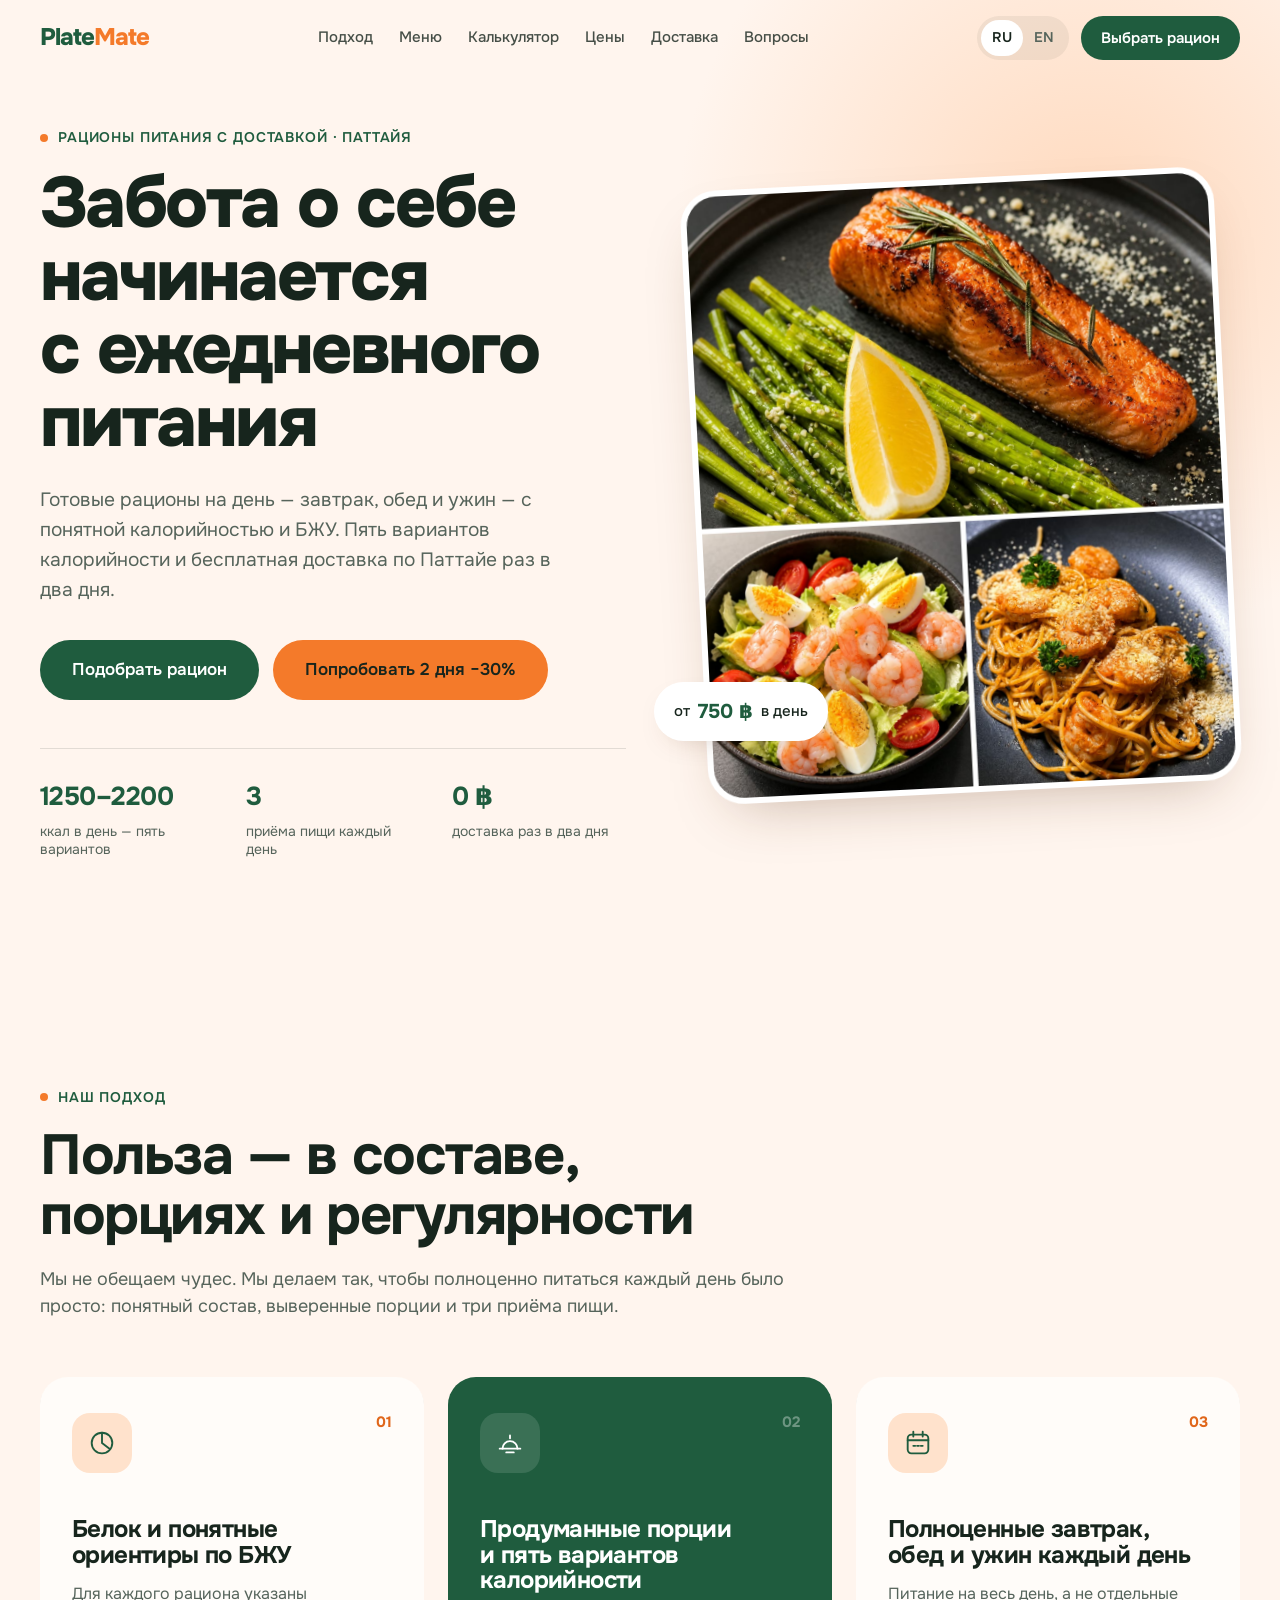
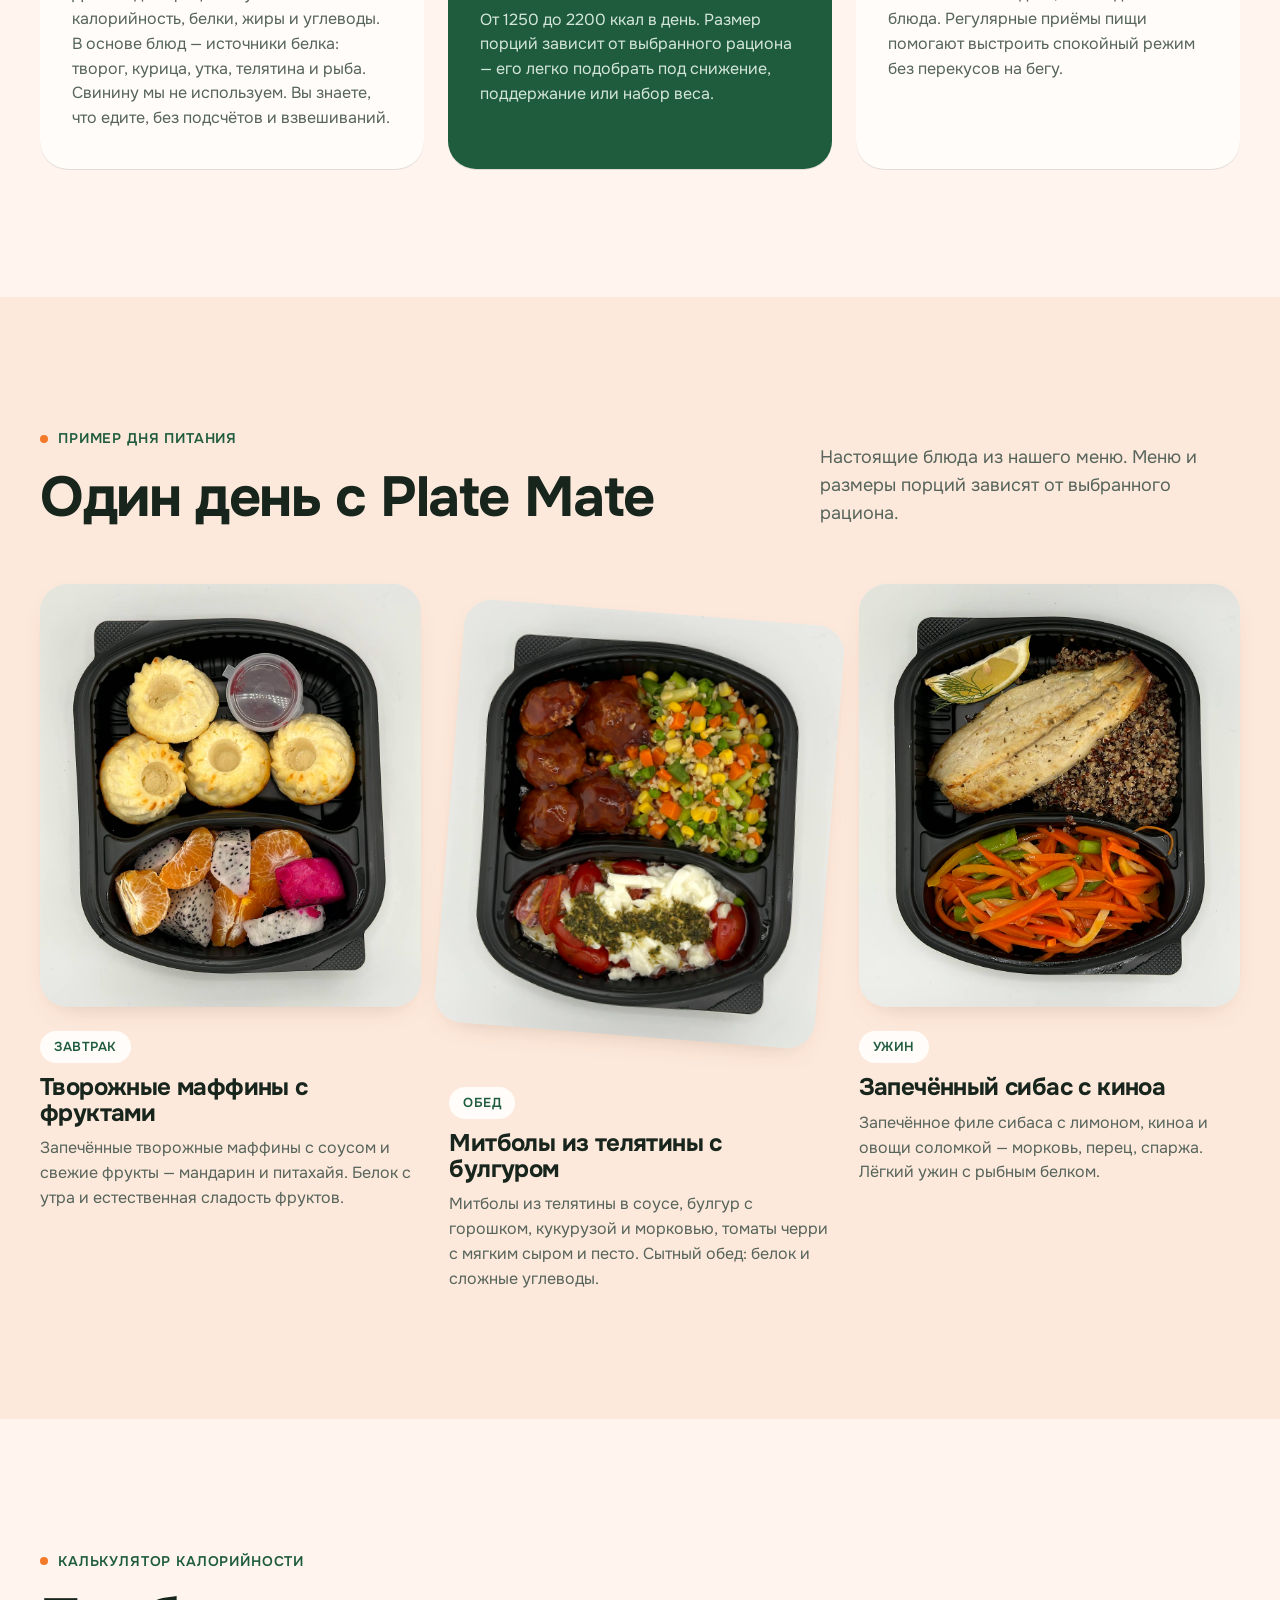
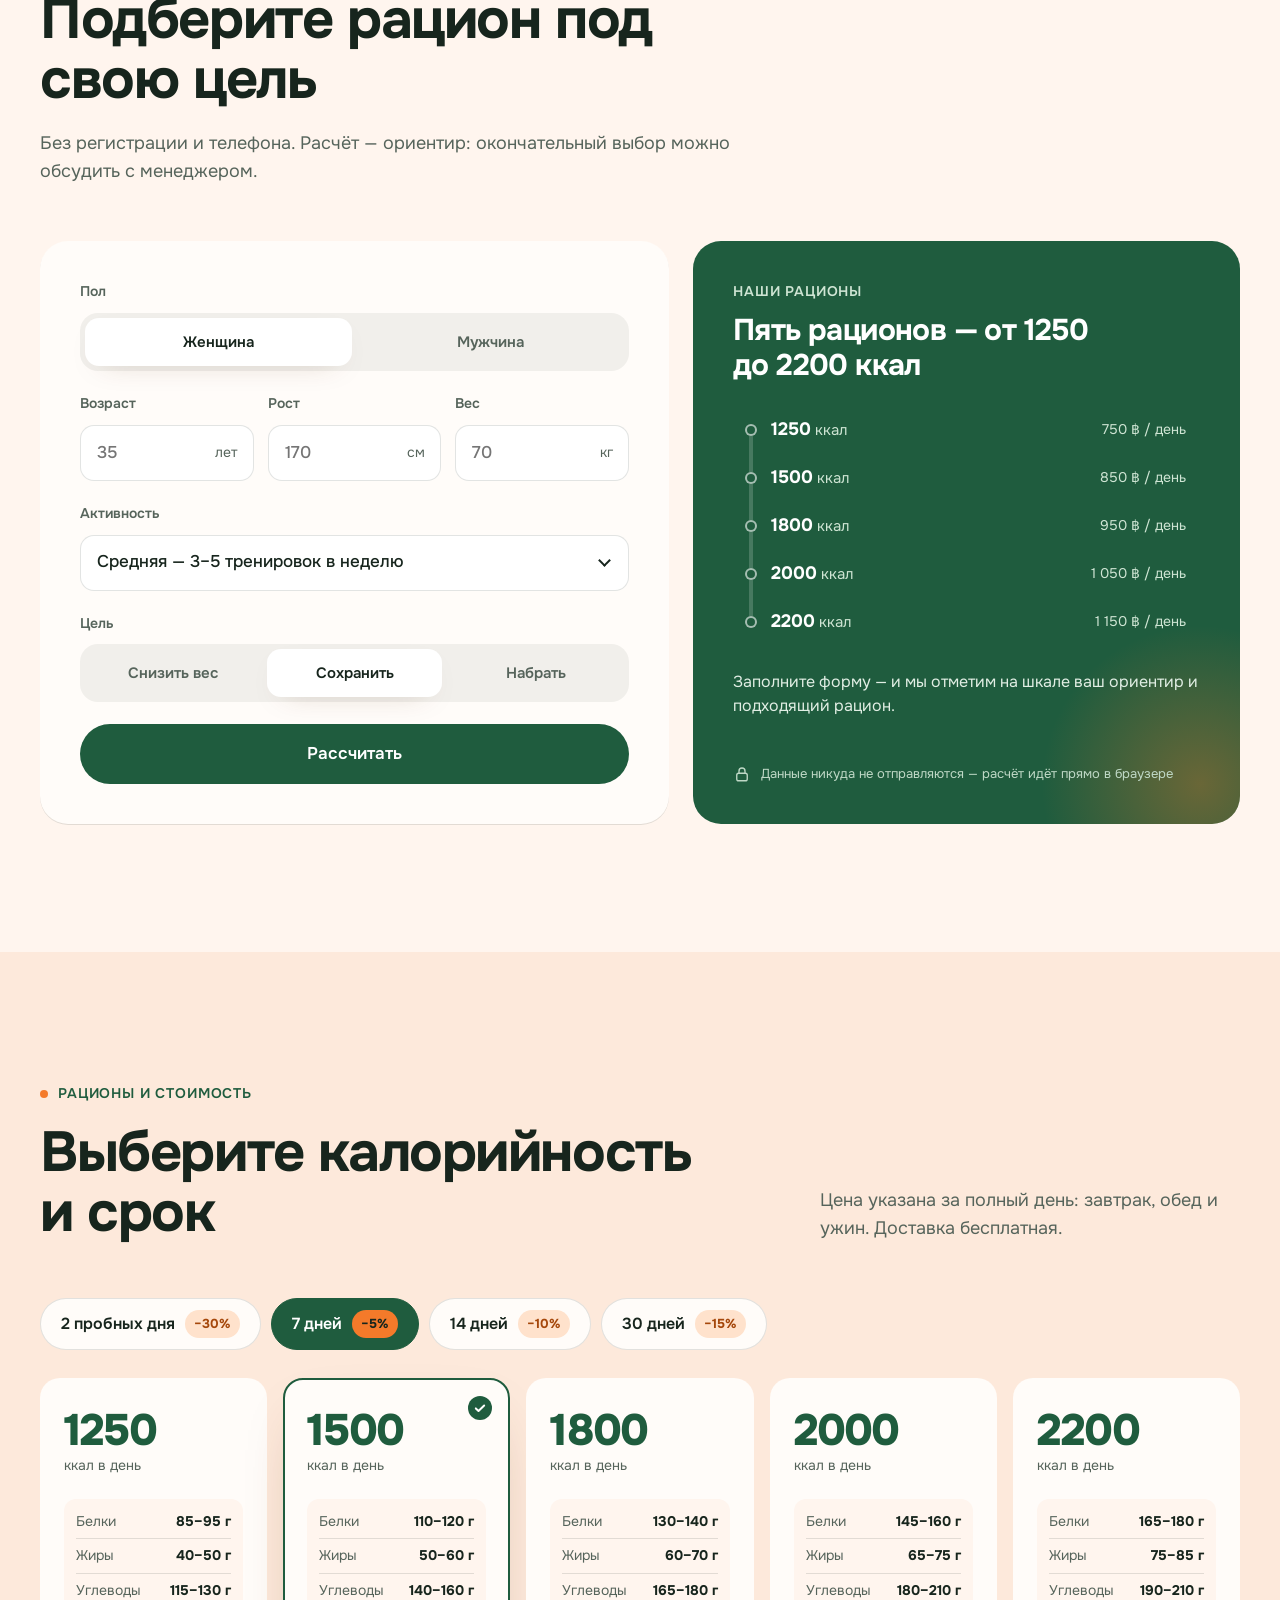
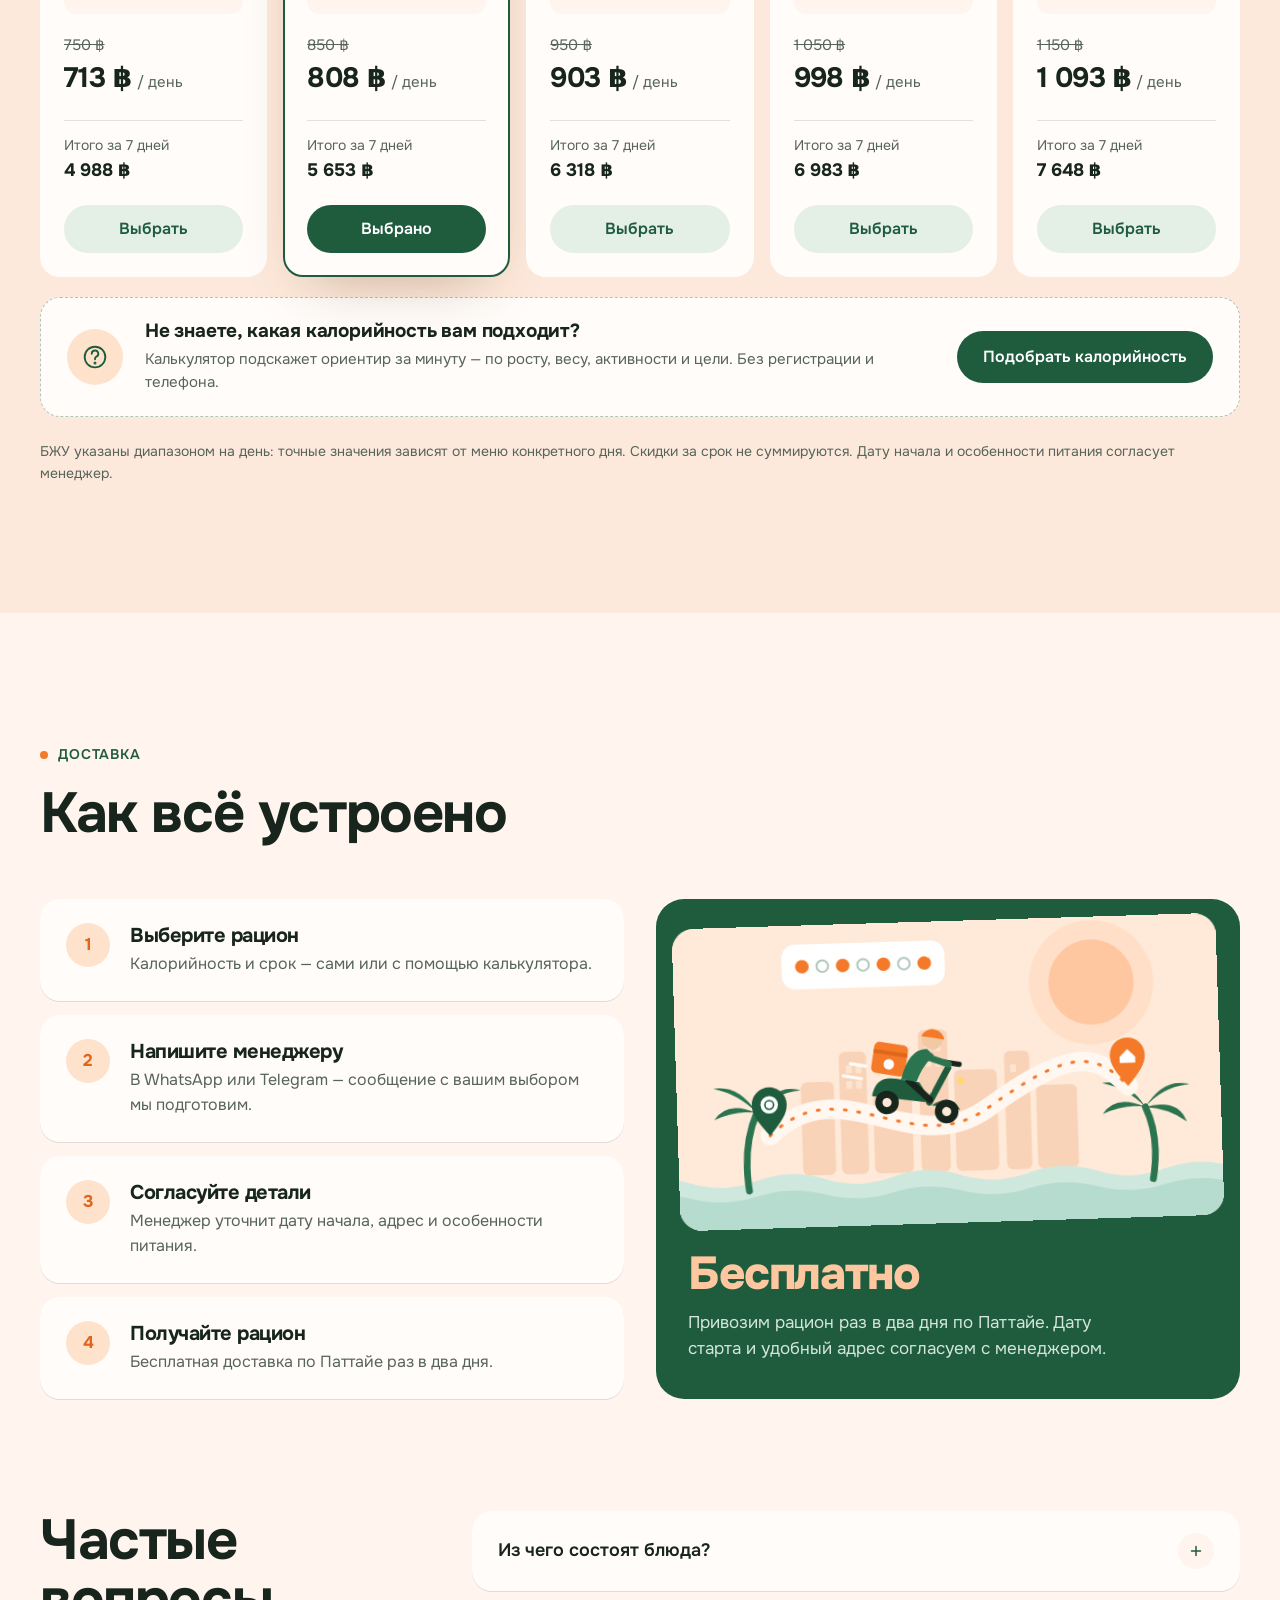
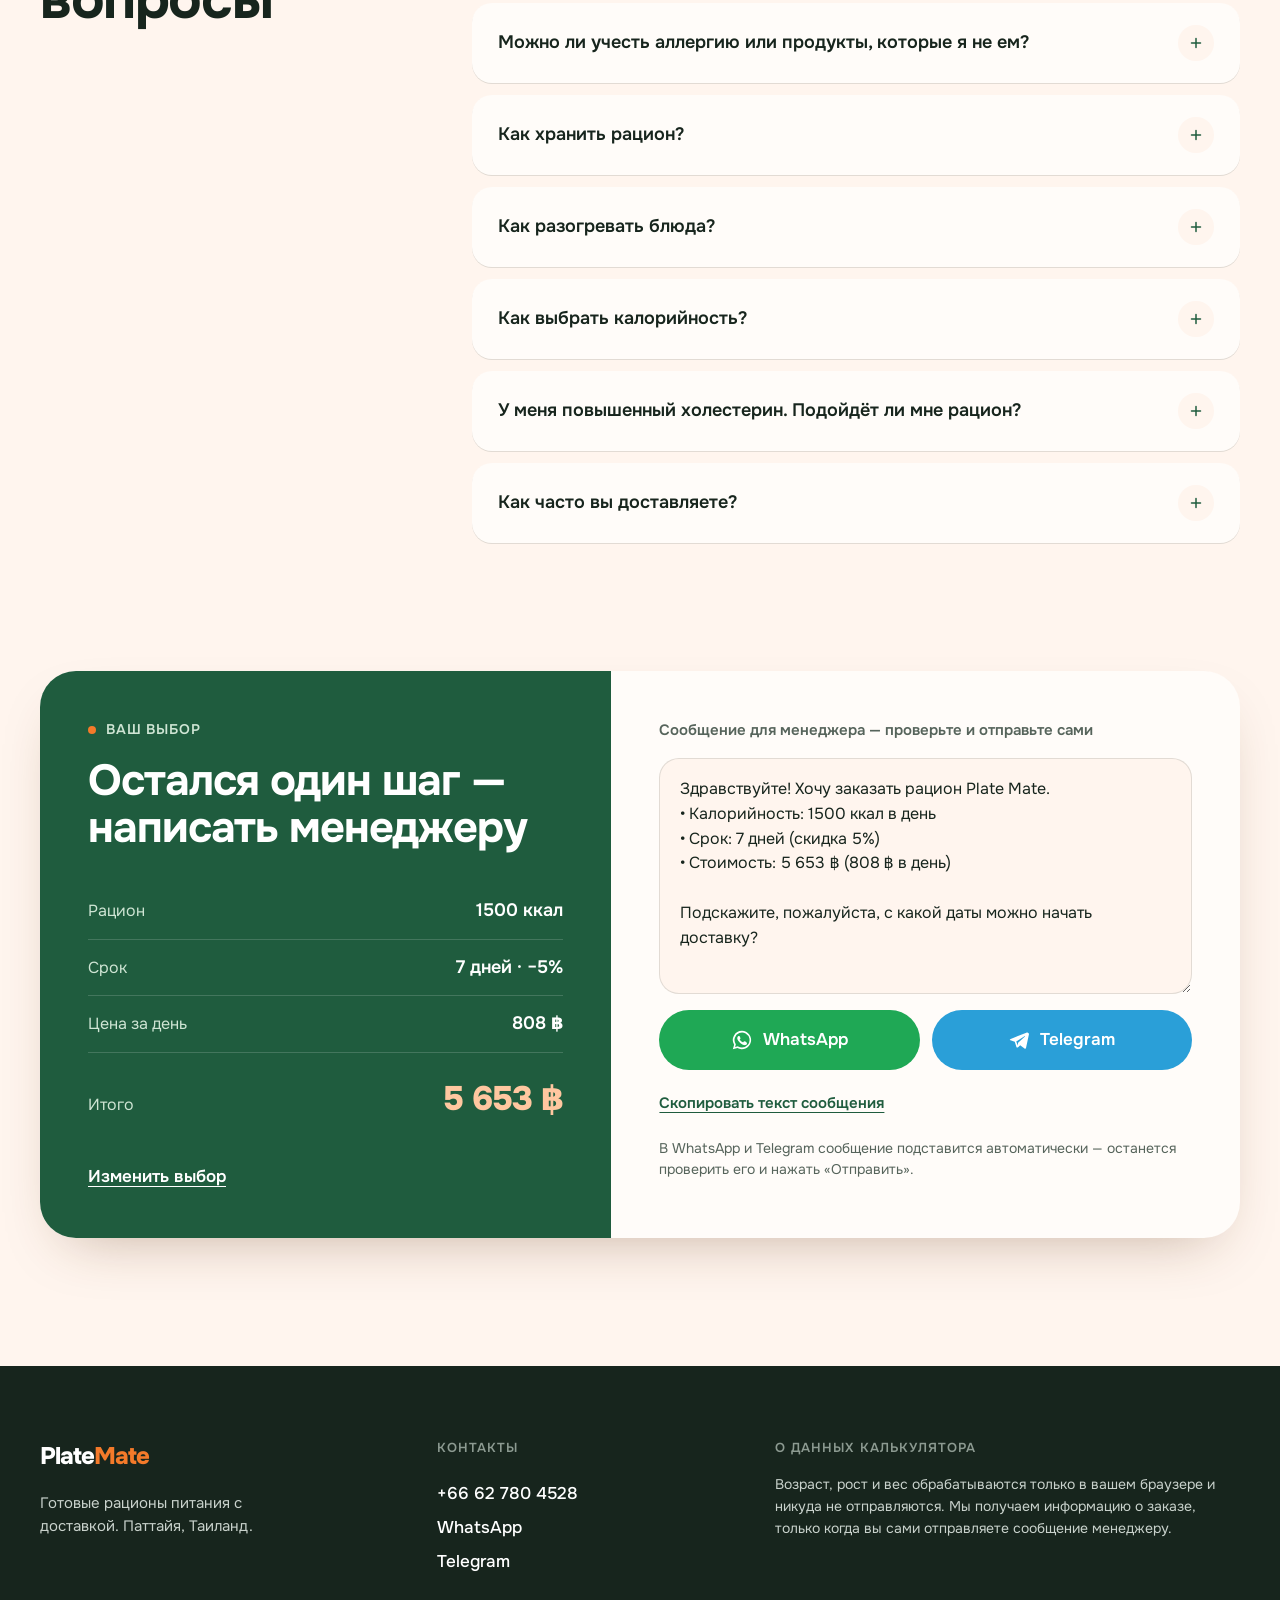
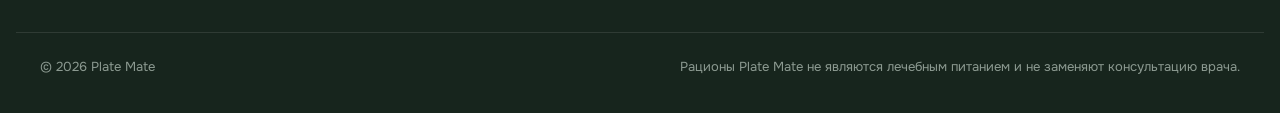
==== commit b1a026da: "Иконка сайта: логотип с сурикатом на вкладке браузера favicon.ico (16/32/48) с прозрачным фоном, PNG" ====
--- a/index.html
+++ b/index.html
@@ -6,6 +6,10 @@
   <title data-i18n="meta.title">Plate Mate — рационы питания с доставкой в Паттайе</title>
   <meta name="description" data-i18n-attr="content:meta.description" content="Готовые рационы на день: завтрак, обед и ужин с понятной калорийностью и БЖУ. Пять вариантов калорийности, бесплатная доставка по Паттайе раз в два дня.">
   <meta name="theme-color" content="#FFF5EE">
+  <link rel="icon" href="favicon.ico" sizes="48x48">
+  <link rel="icon" href="images/icons/icon-32.png" type="image/png" sizes="32x32">
+  <link rel="icon" href="images/icons/icon-192.png" type="image/png" sizes="192x192">
+  <link rel="apple-touch-icon" href="images/icons/apple-touch-icon.png">
   <link rel="preconnect" href="https://fonts.googleapis.com">
   <link rel="preconnect" href="https://fonts.gstatic.com" crossorigin>
   <link href="https://fonts.googleapis.com/css2?family=Onest:wght@400;500;600;700;800&display=swap" rel="stylesheet">
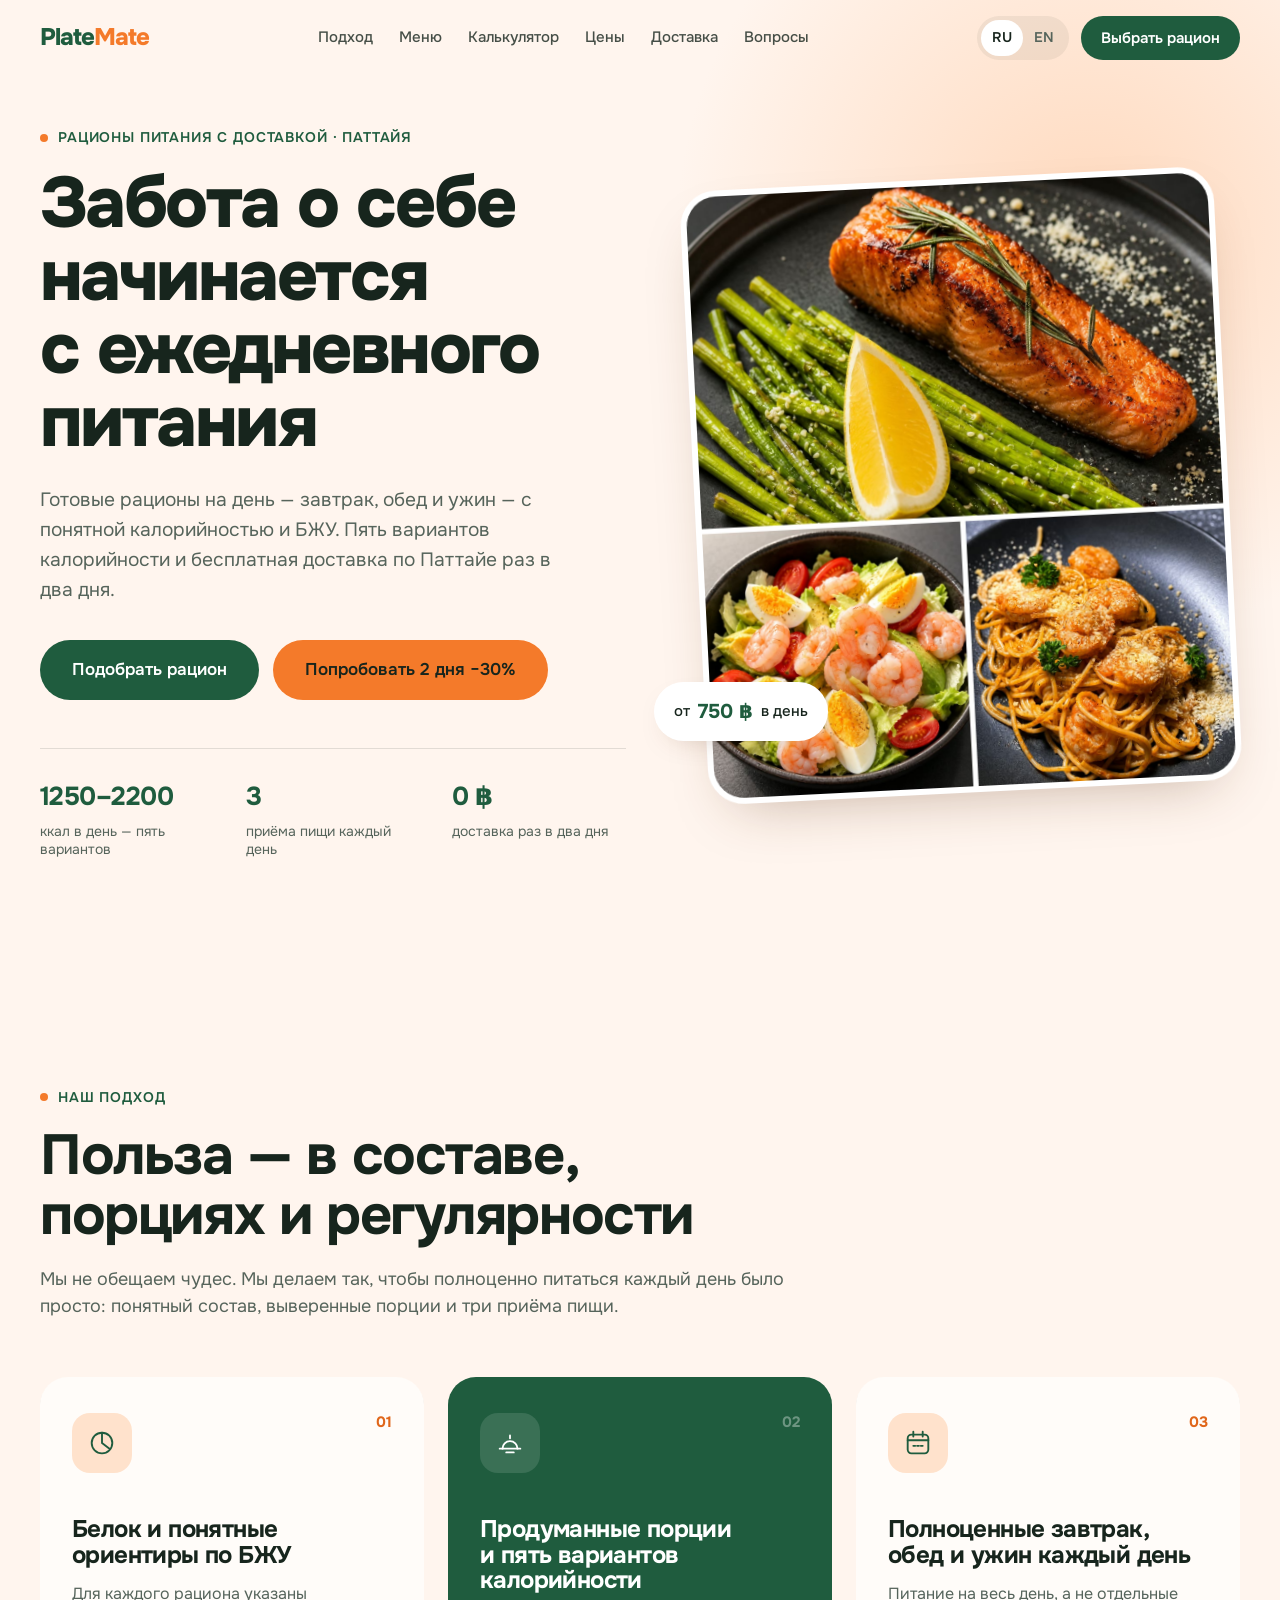
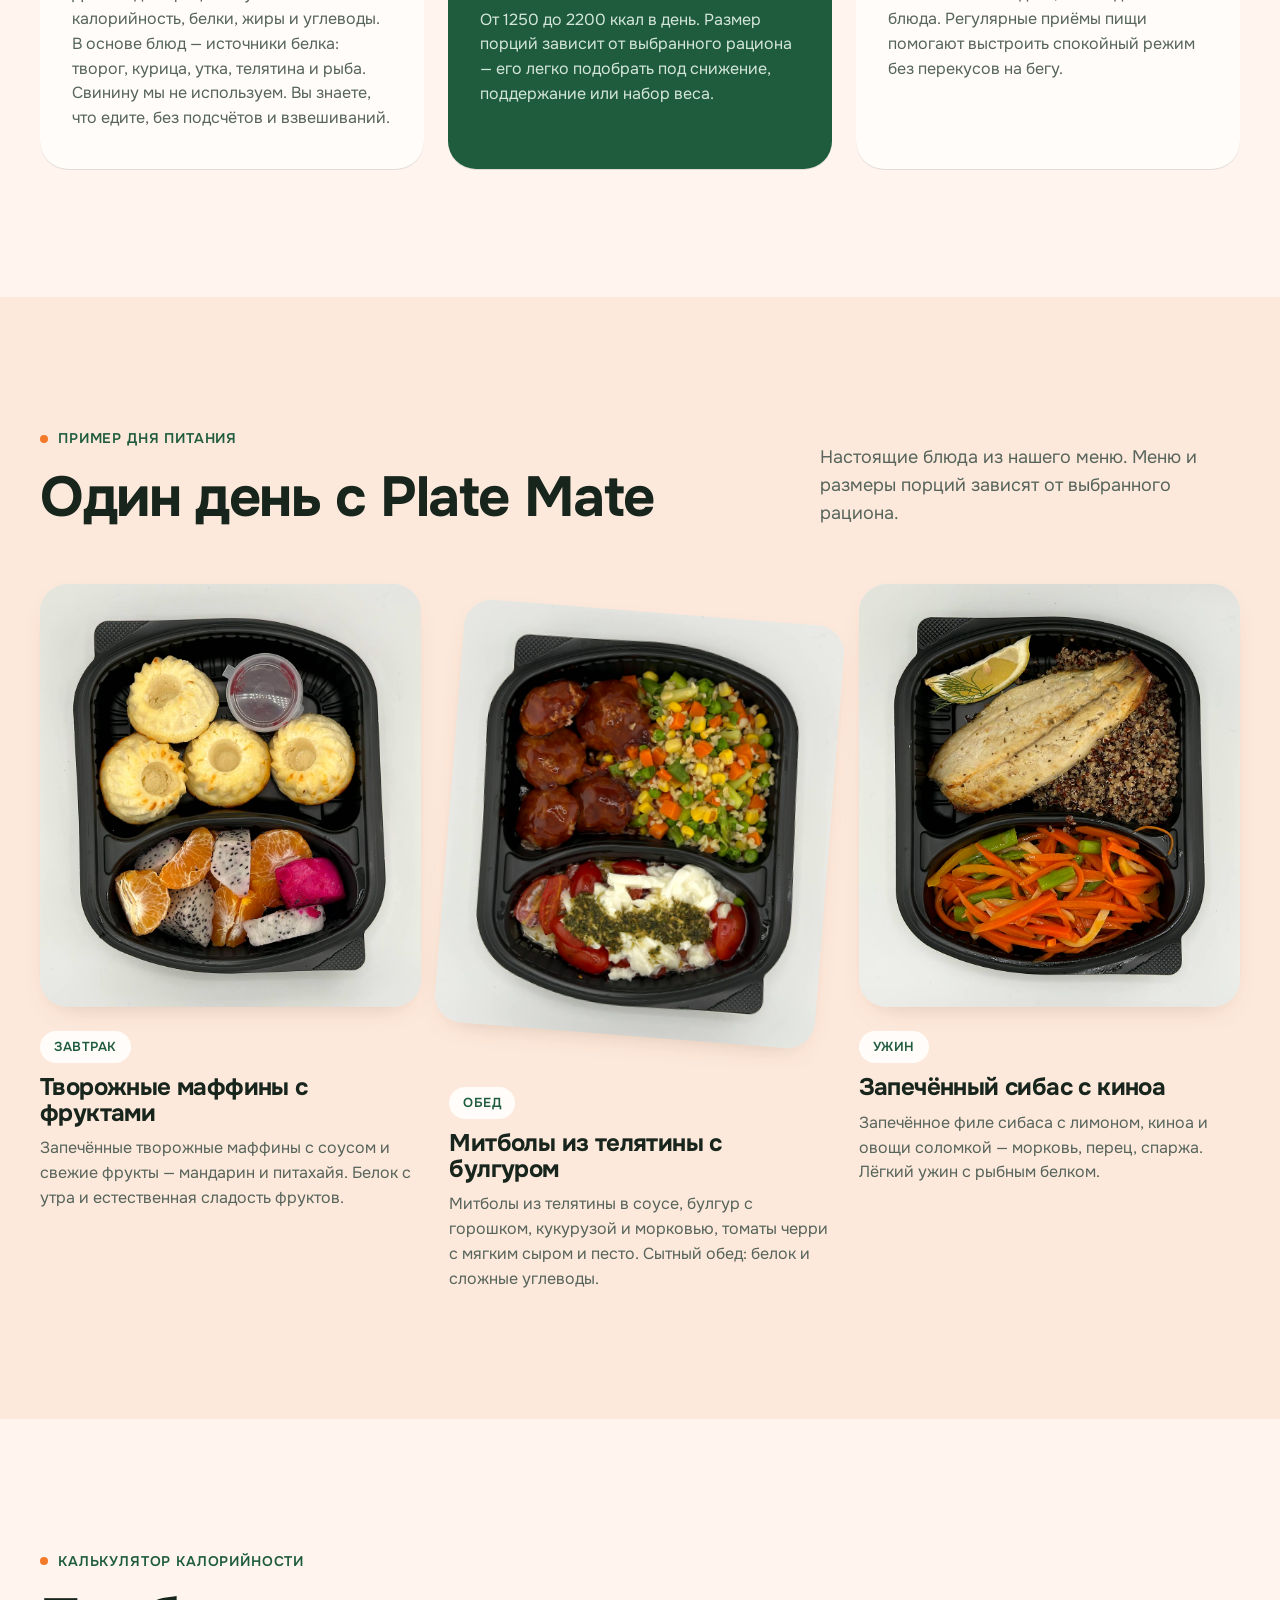
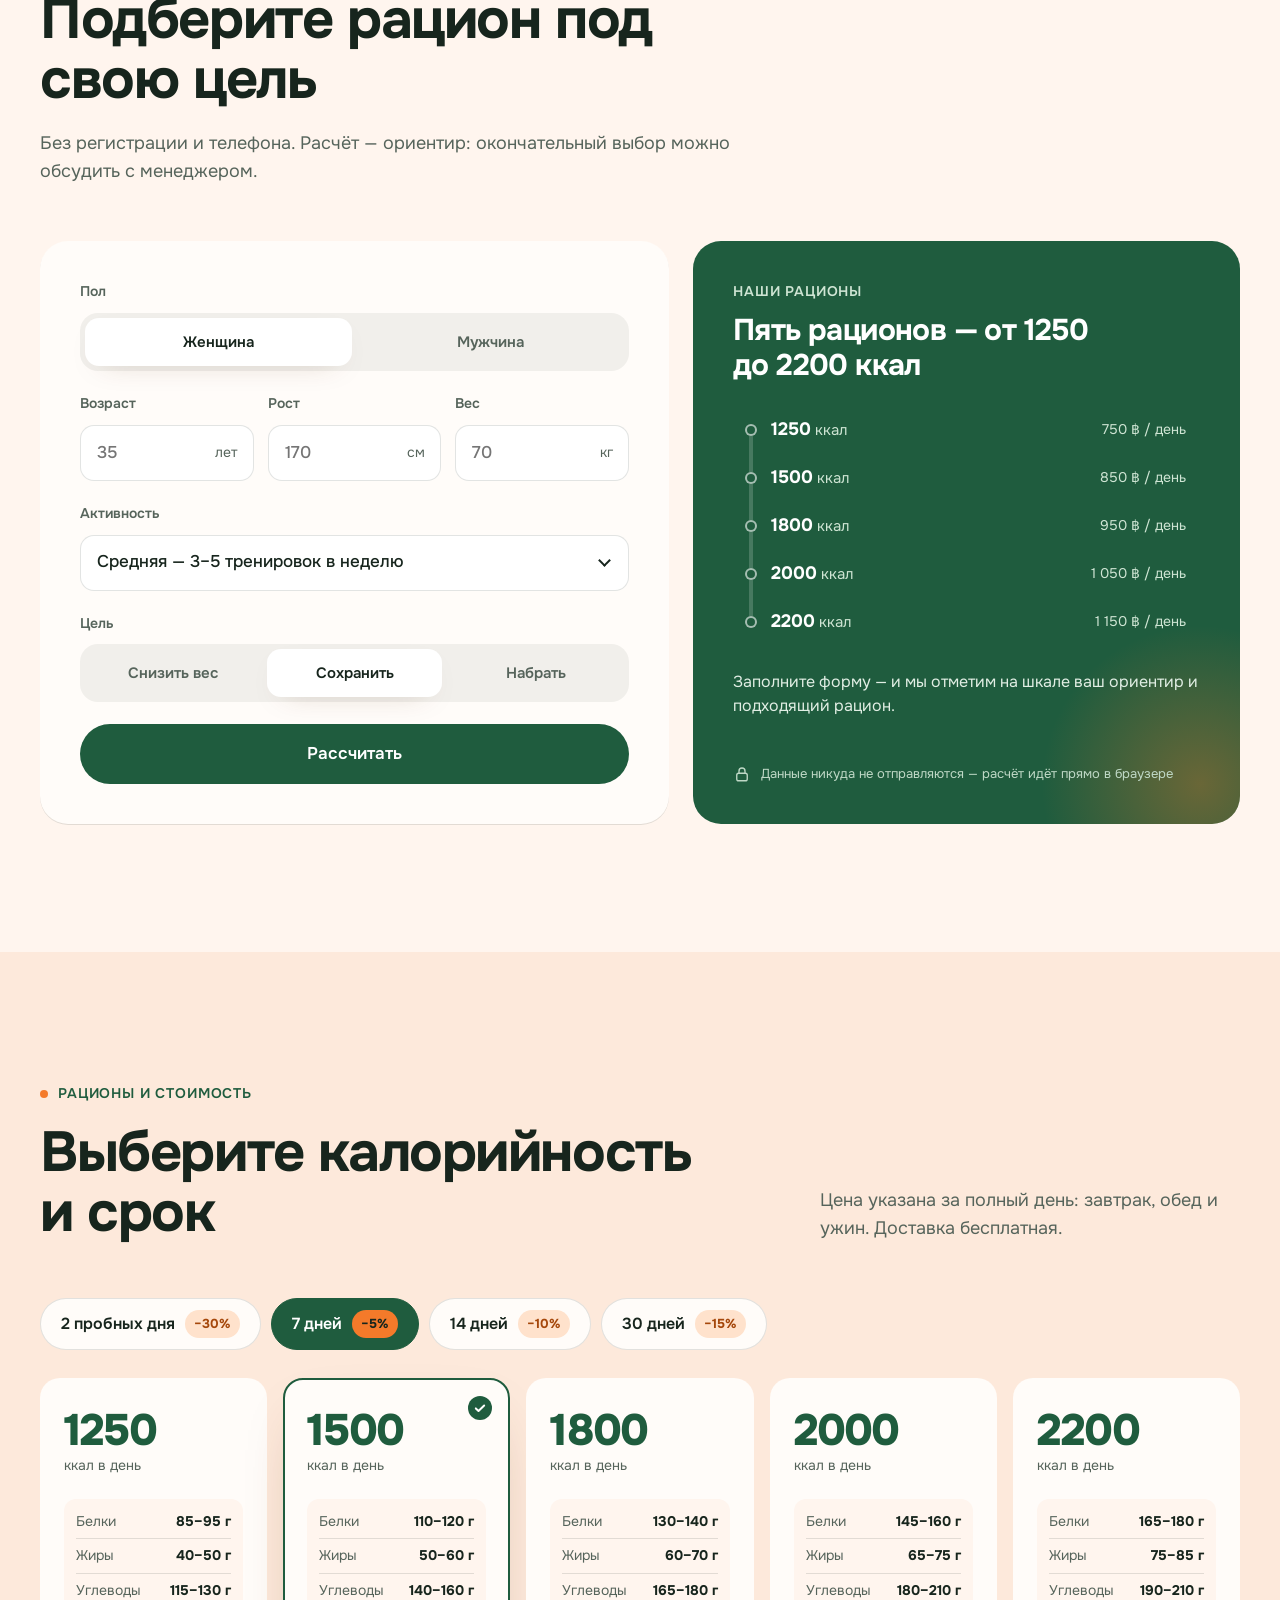
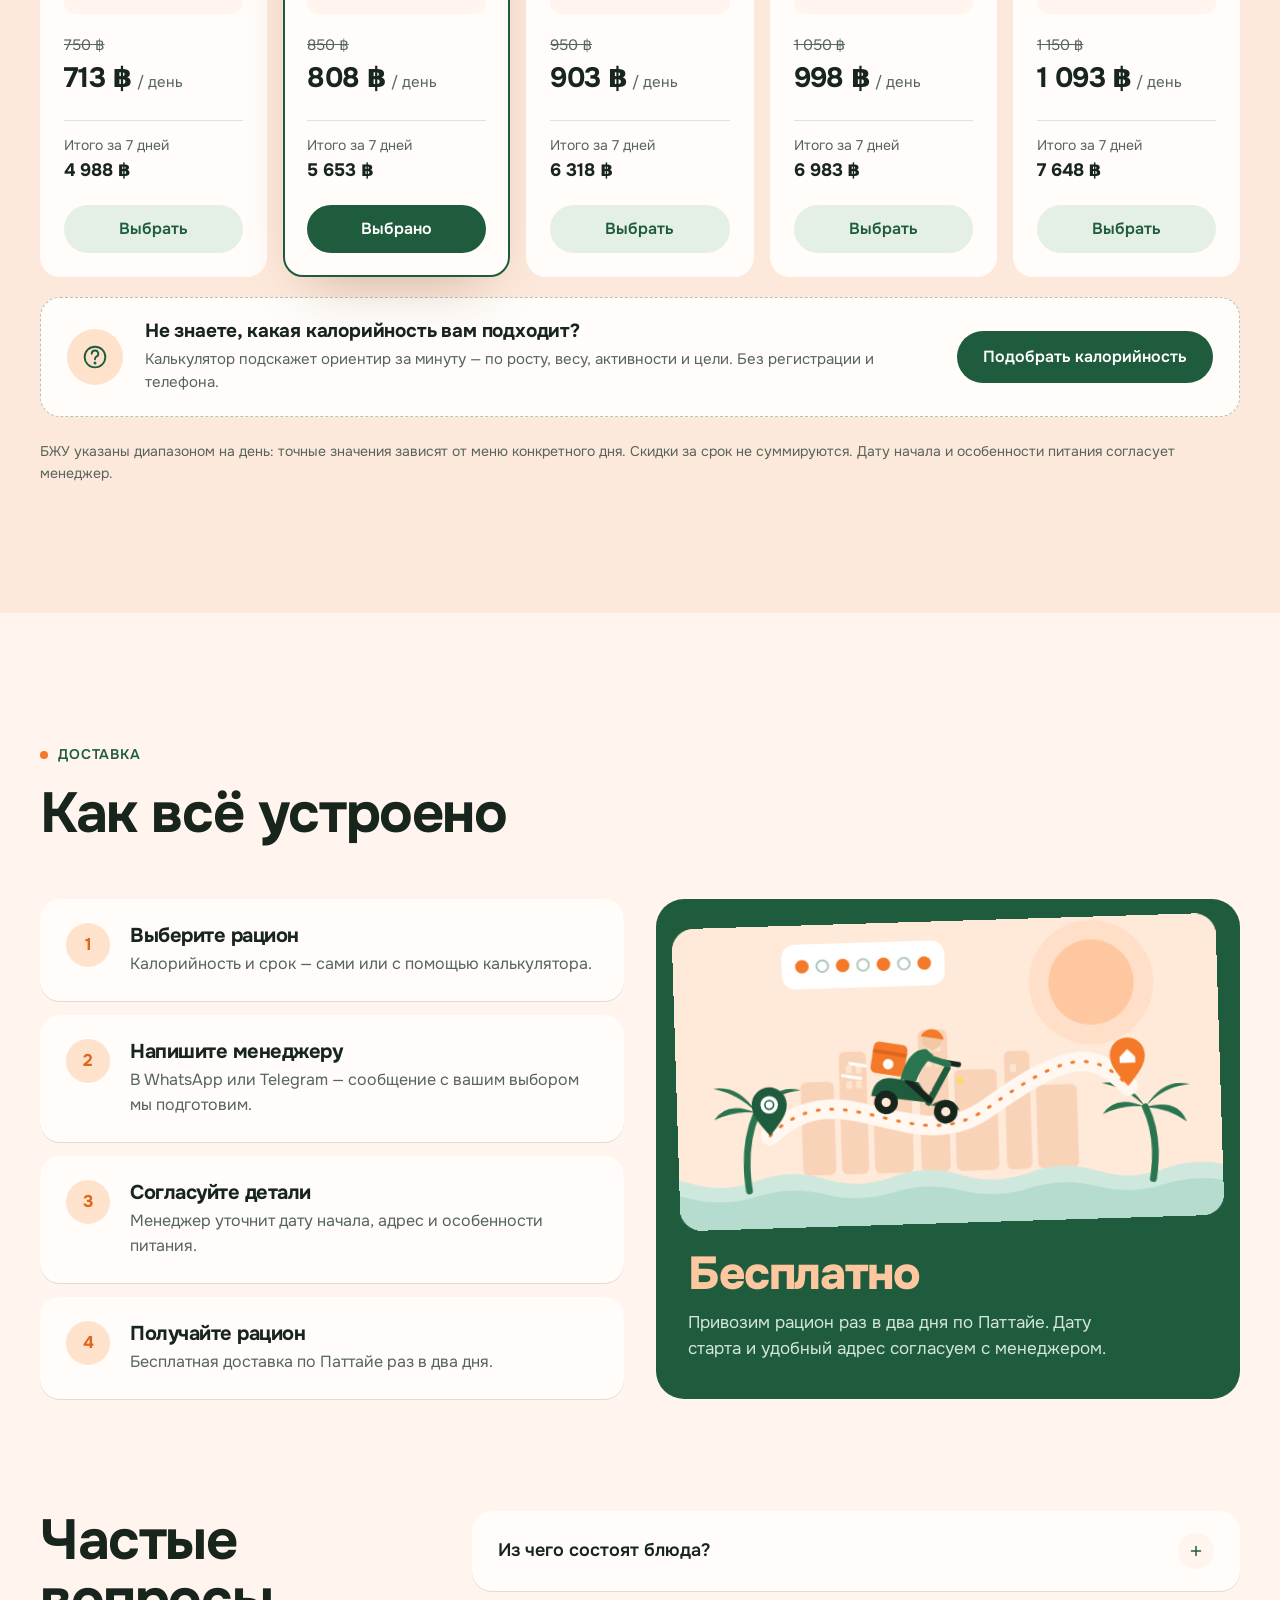
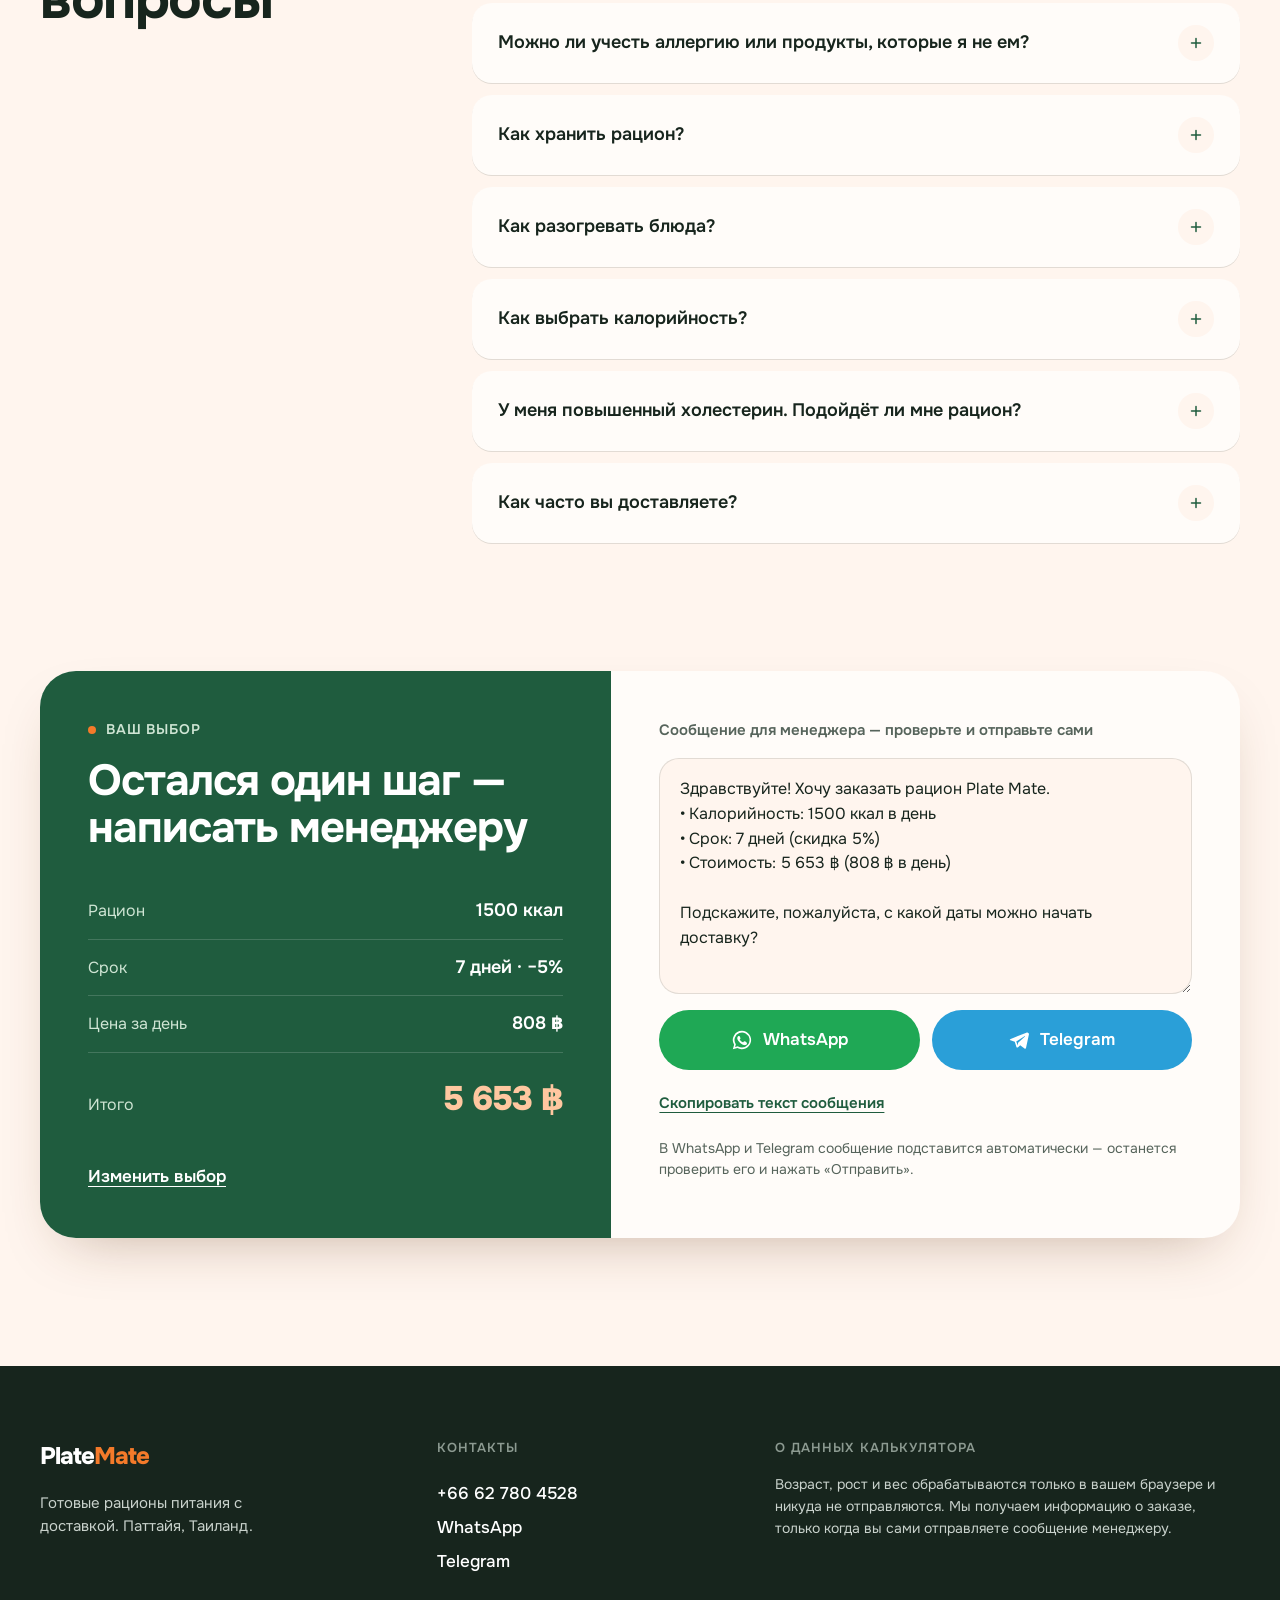
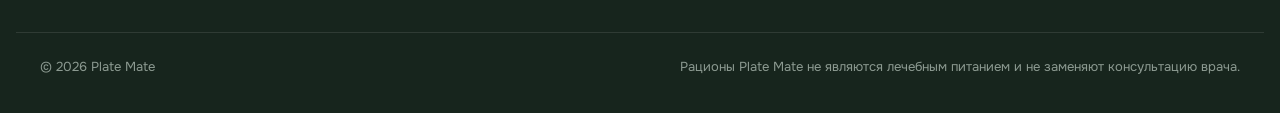
==== commit b2e1506c: "Отдельная английская версия /en/ для рекламного трафика - en/index.html собирается из index.html скр" ====
--- a/index.html
+++ b/index.html
@@ -6,6 +6,24 @@
   <title data-i18n="meta.title">Plate Mate — рационы питания с доставкой в Паттайе</title>
   <meta name="description" data-i18n-attr="content:meta.description" content="Готовые рационы на день: завтрак, обед и ужин с понятной калорийностью и БЖУ. Пять вариантов калорийности, бесплатная доставка по Паттайе раз в два дня.">
   <meta name="theme-color" content="#FFF5EE">
+
+  <!-- Адреса версий: русская — корень, английская — /en/. data-self-url сборка меняет на адрес /en/ -->
+  <link rel="canonical" data-self-url href="https://kuranovich.github.io/Lending-Plate-Mate-Meal-prep/">
+  <link rel="alternate" hreflang="ru" href="https://kuranovich.github.io/Lending-Plate-Mate-Meal-prep/">
+  <link rel="alternate" hreflang="en" href="https://kuranovich.github.io/Lending-Plate-Mate-Meal-prep/en/">
+  <link rel="alternate" hreflang="x-default" href="https://kuranovich.github.io/Lending-Plate-Mate-Meal-prep/">
+
+  <!-- Превью ссылки в мессенджерах и соцсетях -->
+  <meta property="og:type" content="website">
+  <meta property="og:site_name" content="Plate Mate">
+  <meta property="og:title" data-i18n-attr="content:meta.title" content="Plate Mate — рационы питания с доставкой в Паттайе">
+  <meta property="og:description" data-i18n-attr="content:meta.ogDescription" content="Завтрак, обед и ужин с понятной калорийностью и БЖУ. От 750 ฿ в день, бесплатная доставка по Паттайе.">
+  <meta property="og:url" data-self-url content="https://kuranovich.github.io/Lending-Plate-Mate-Meal-prep/">
+  <meta property="og:image" content="https://kuranovich.github.io/Lending-Plate-Mate-Meal-prep/images/og.jpg">
+  <meta property="og:image:width" content="1200">
+  <meta property="og:image:height" content="630">
+  <meta property="og:locale" data-i18n-attr="content:meta.locale" content="ru_RU">
+  <meta name="twitter:card" content="summary_large_image">
   <link rel="icon" href="favicon.ico" sizes="48x48">
   <link rel="icon" href="images/icons/icon-32.png" type="image/png" sizes="32x32">
   <link rel="icon" href="images/icons/icon-192.png" type="image/png" sizes="192x192">
@@ -39,8 +57,8 @@
 
     <div class="header__actions">
       <div class="lang" role="group" aria-label="Language">
-        <button type="button" data-lang="ru" aria-pressed="true">RU</button>
-        <button type="button" data-lang="en" aria-pressed="false">EN</button>
+        <a href="./" hreflang="ru" lang="ru" aria-current="page">RU</a>
+        <a href="en/" hreflang="en" lang="en">EN</a>
       </div>
       <a class="btn btn--primary btn--sm header__cta" href="#plans" data-i18n="cta.choose">Выбрать рацион</a>
       <button class="burger" type="button" aria-expanded="false" aria-controls="nav" data-i18n-attr="aria-label:nav.open" aria-label="Открыть меню">
@@ -288,7 +306,7 @@
         <a class="btn btn--primary plans-help__btn" href="#calculator" data-to-calc data-i18n="plans.helpBtn">Подобрать калорийность</a>
       </div>
       <noscript>
-        <p class="plans__note">1250 ккал — 750 ฿ · 1500 ккал — 850 ฿ · 1800 ккал — 950 ฿ · 2000 ккал — 1050 ฿ · 2200 ккал — 1150 ฿ в день.</p>
+        <p class="plans__note" data-i18n="plans.noscript">1250 ккал — 750 ฿ · 1500 ккал — 850 ฿ · 1800 ккал — 950 ฿ · 2000 ккал — 1050 ฿ · 2200 ккал — 1150 ฿ в день.</p>
       </noscript>
 
       <p class="plans__note" data-i18n="plans.note">БЖУ указаны диапазоном на день: точные значения зависят от меню конкретного дня. Скидки за срок не суммируются. Дату начала и особенности питания согласует менеджер.</p>
--- a/assets/styles.css
+++ b/assets/styles.css
@@ -145,11 +145,13 @@
 .nav + .header__actions { margin-left: 0; }
 
 .lang { display: inline-flex; padding: 4px; border-radius: 999px; background: rgba(23, 37, 29, .06); }
-.lang button {
-  min-width: 42px; height: 36px; padding: 0 10px; border: 0; border-radius: 999px;
-  background: transparent; font-size: 14px; font-weight: 600; cursor: pointer; color: var(--muted);
-}
-.lang button[aria-pressed="true"] { background: var(--white); color: var(--ink); box-shadow: var(--shadow-sm); }
+.lang a {
+  display: inline-flex; align-items: center; justify-content: center;
+  min-width: 42px; height: 36px; padding: 0 10px; border-radius: 999px;
+  font-size: 14px; font-weight: 600; text-decoration: none; color: var(--muted);
+}
+.lang a:not([aria-current]):hover { color: var(--ink); }
+.lang a[aria-current="page"] { background: var(--white); color: var(--ink); box-shadow: var(--shadow-sm); }
 
 .burger { display: none; width: 48px; height: 48px; border: 0; border-radius: 50%; background: var(--green); cursor: pointer; position: relative; }
 .burger span { position: absolute; left: 15px; right: 15px; height: 2px; border-radius: 2px; background: var(--white); transition: transform .3s var(--ease), top .3s var(--ease); }
@@ -636,5 +638,5 @@
   .hero__facts li:last-child { grid-column: 1 / -1; }
   .field-row { grid-template-columns: 1fr 1fr; }
   .field-row .field:first-child { grid-column: 1 / -1; }
-  .lang button { min-width: 36px; padding: 0 8px; }
-}
+  .lang a { min-width: 36px; padding: 0 8px; }
+}
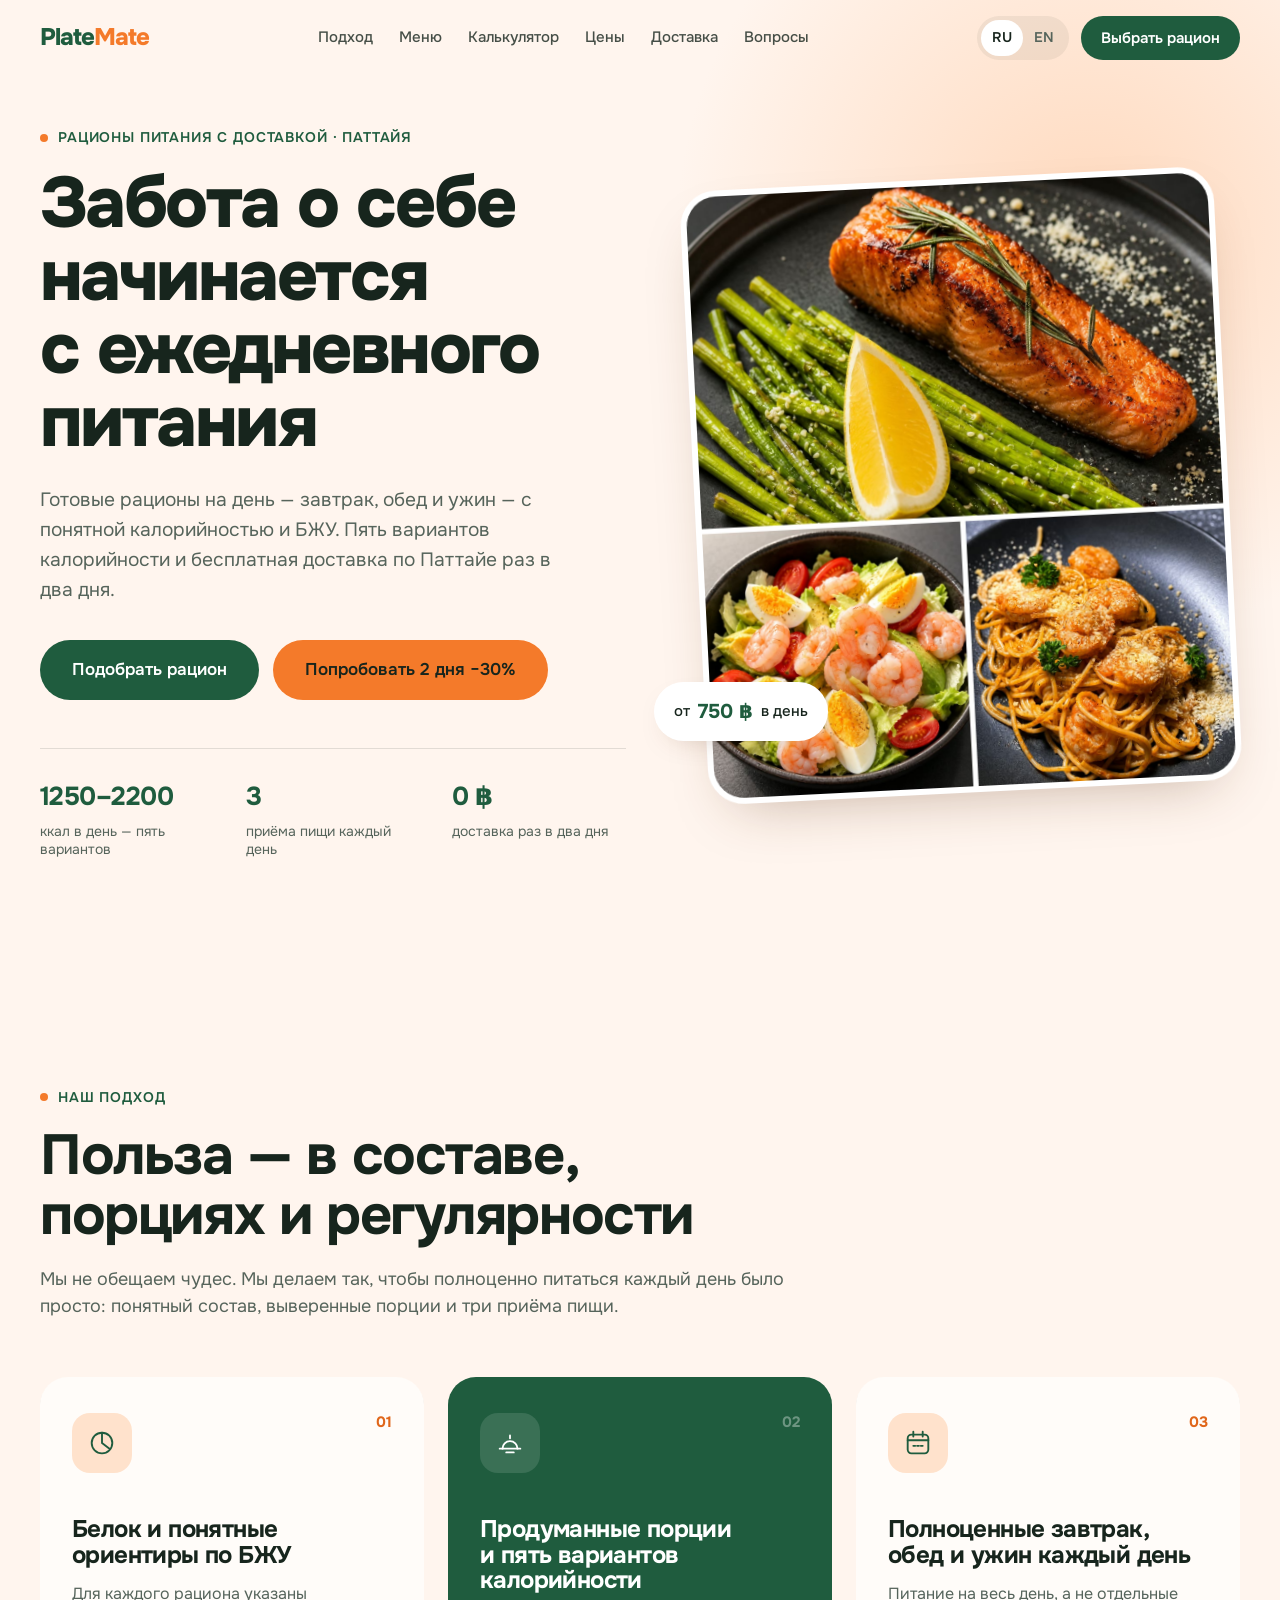
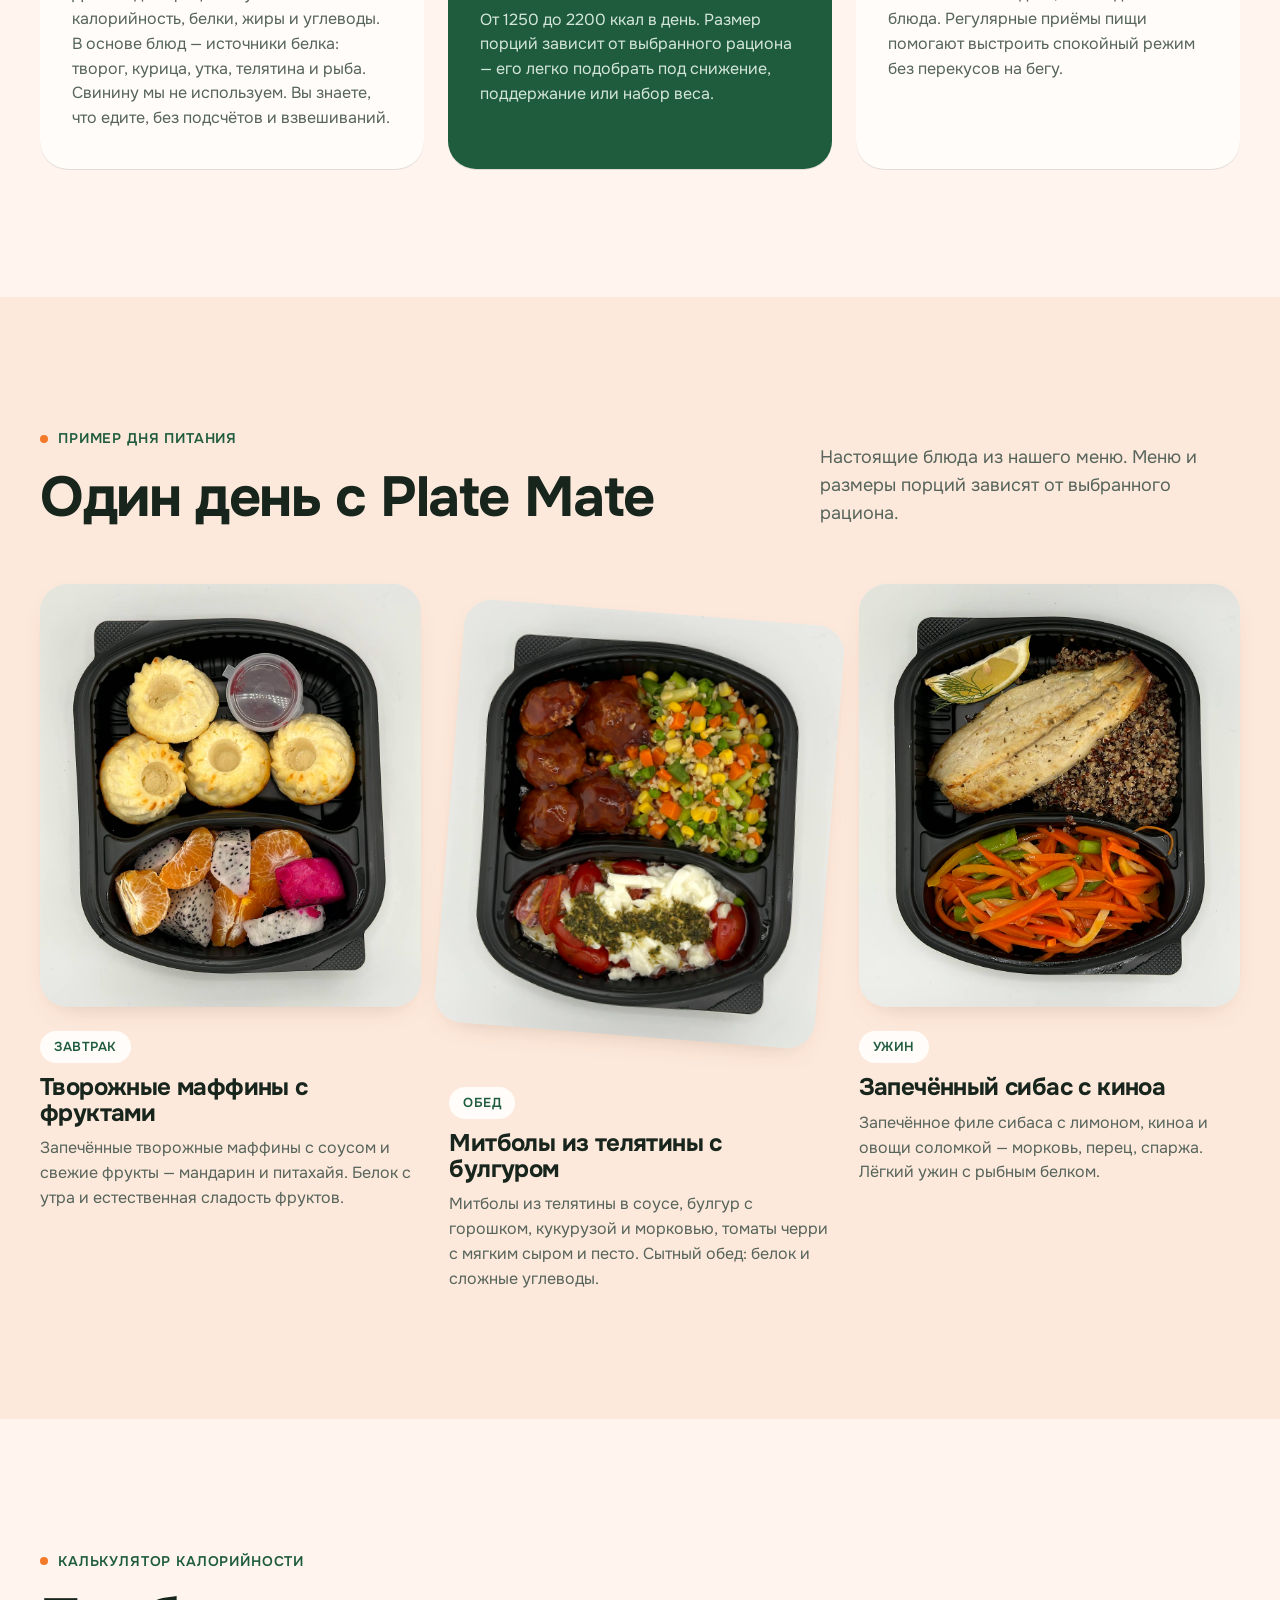
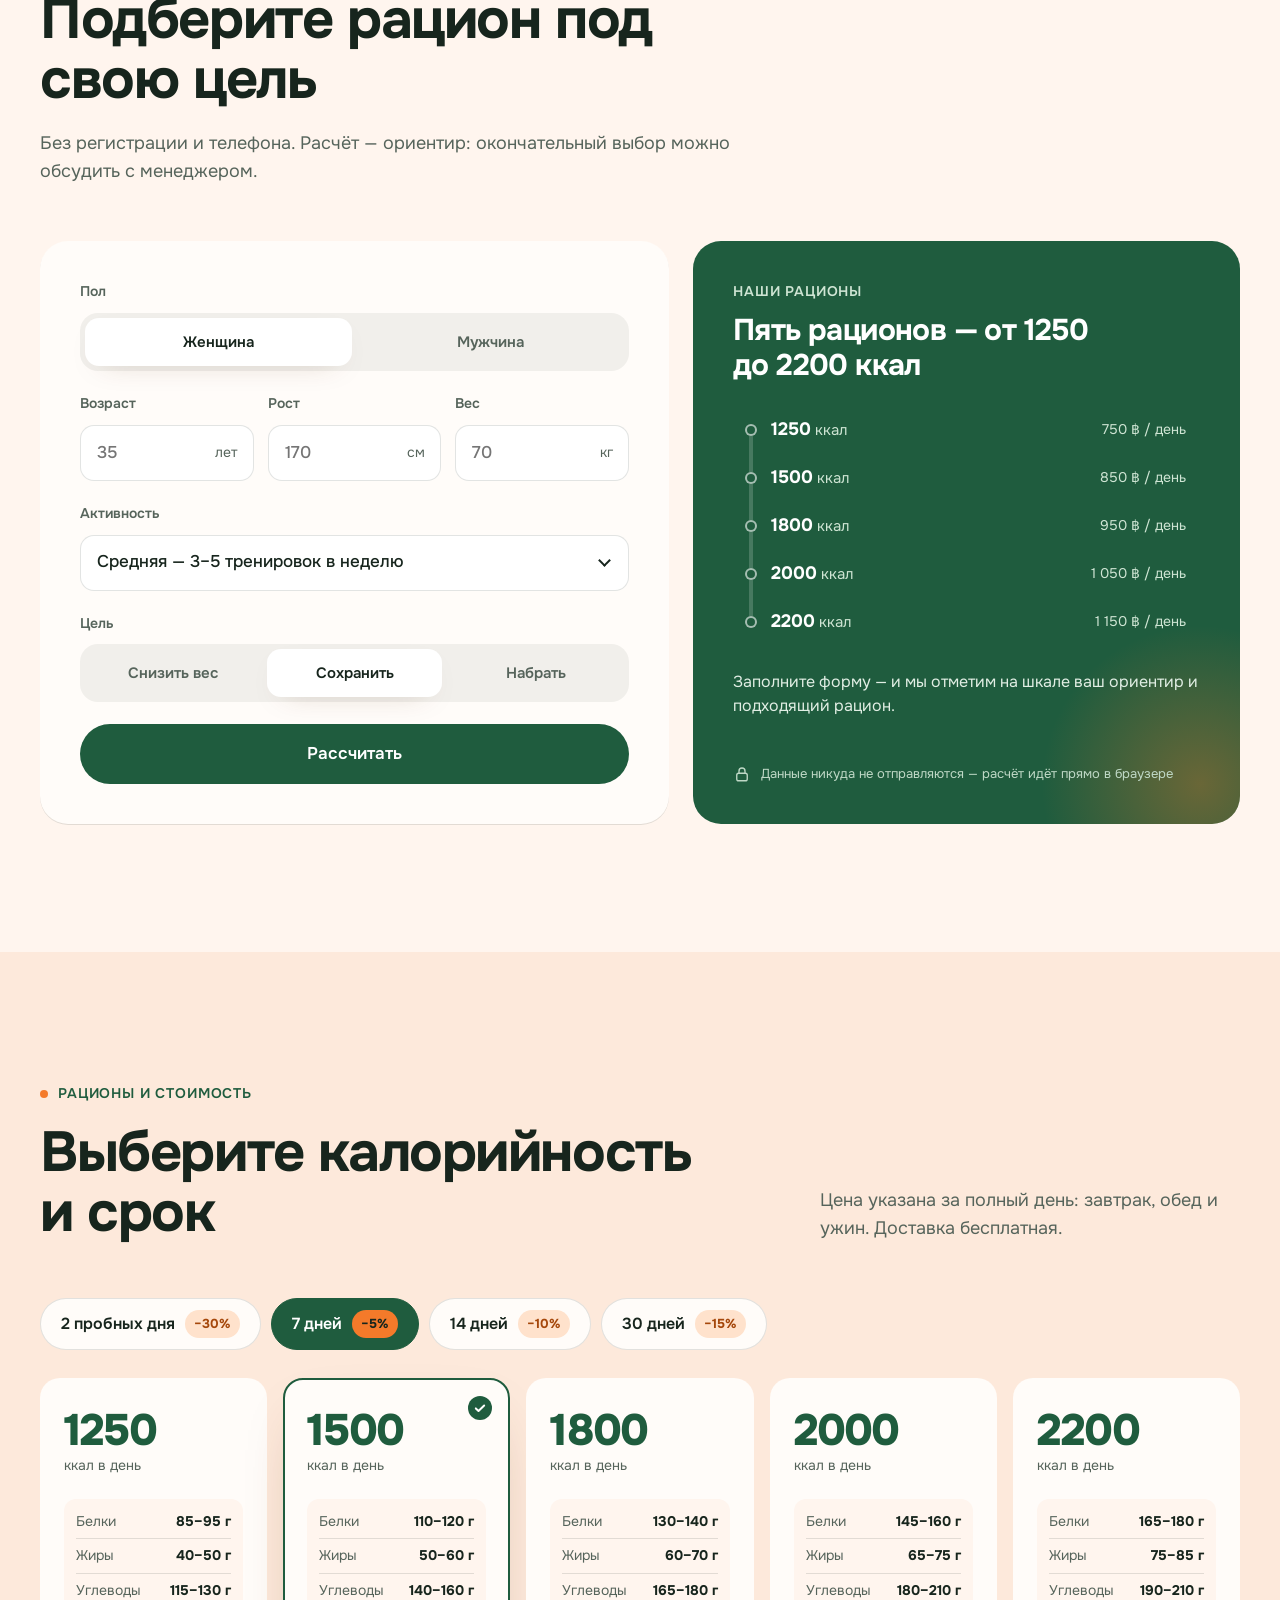
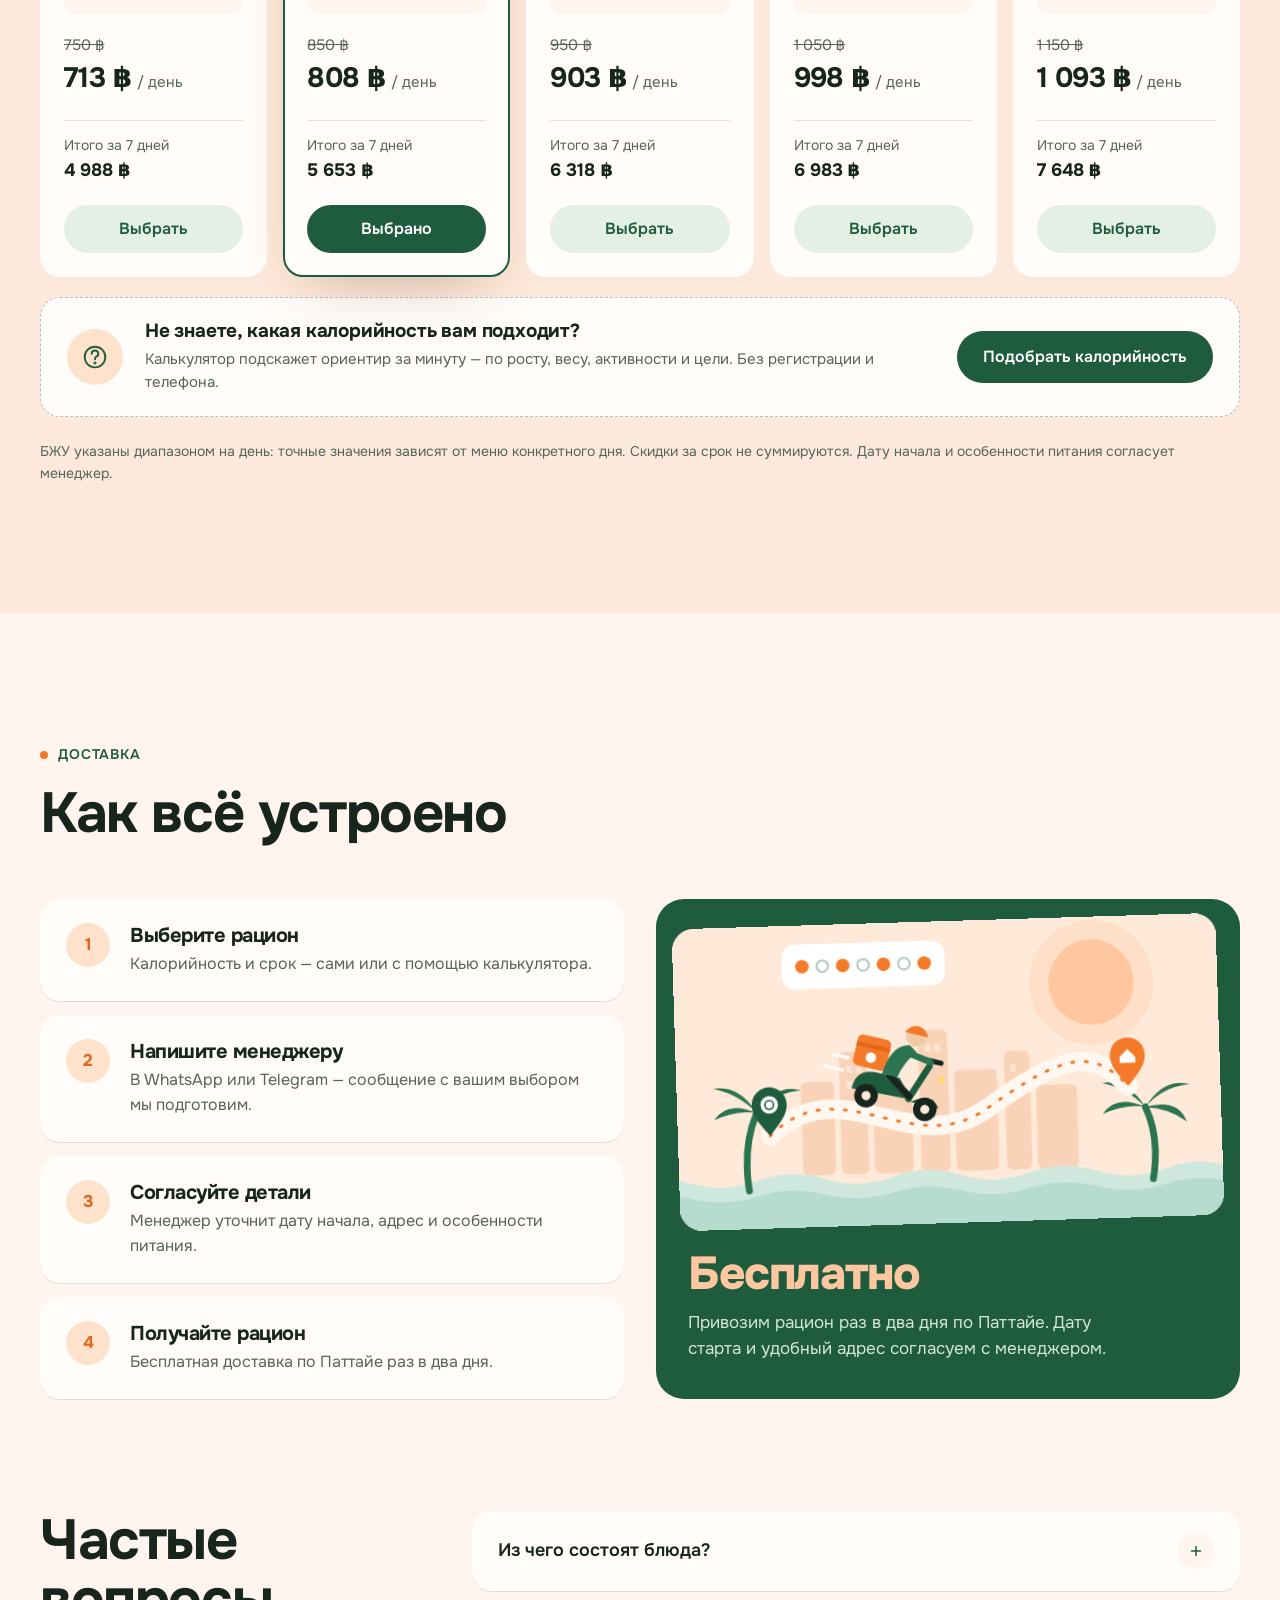
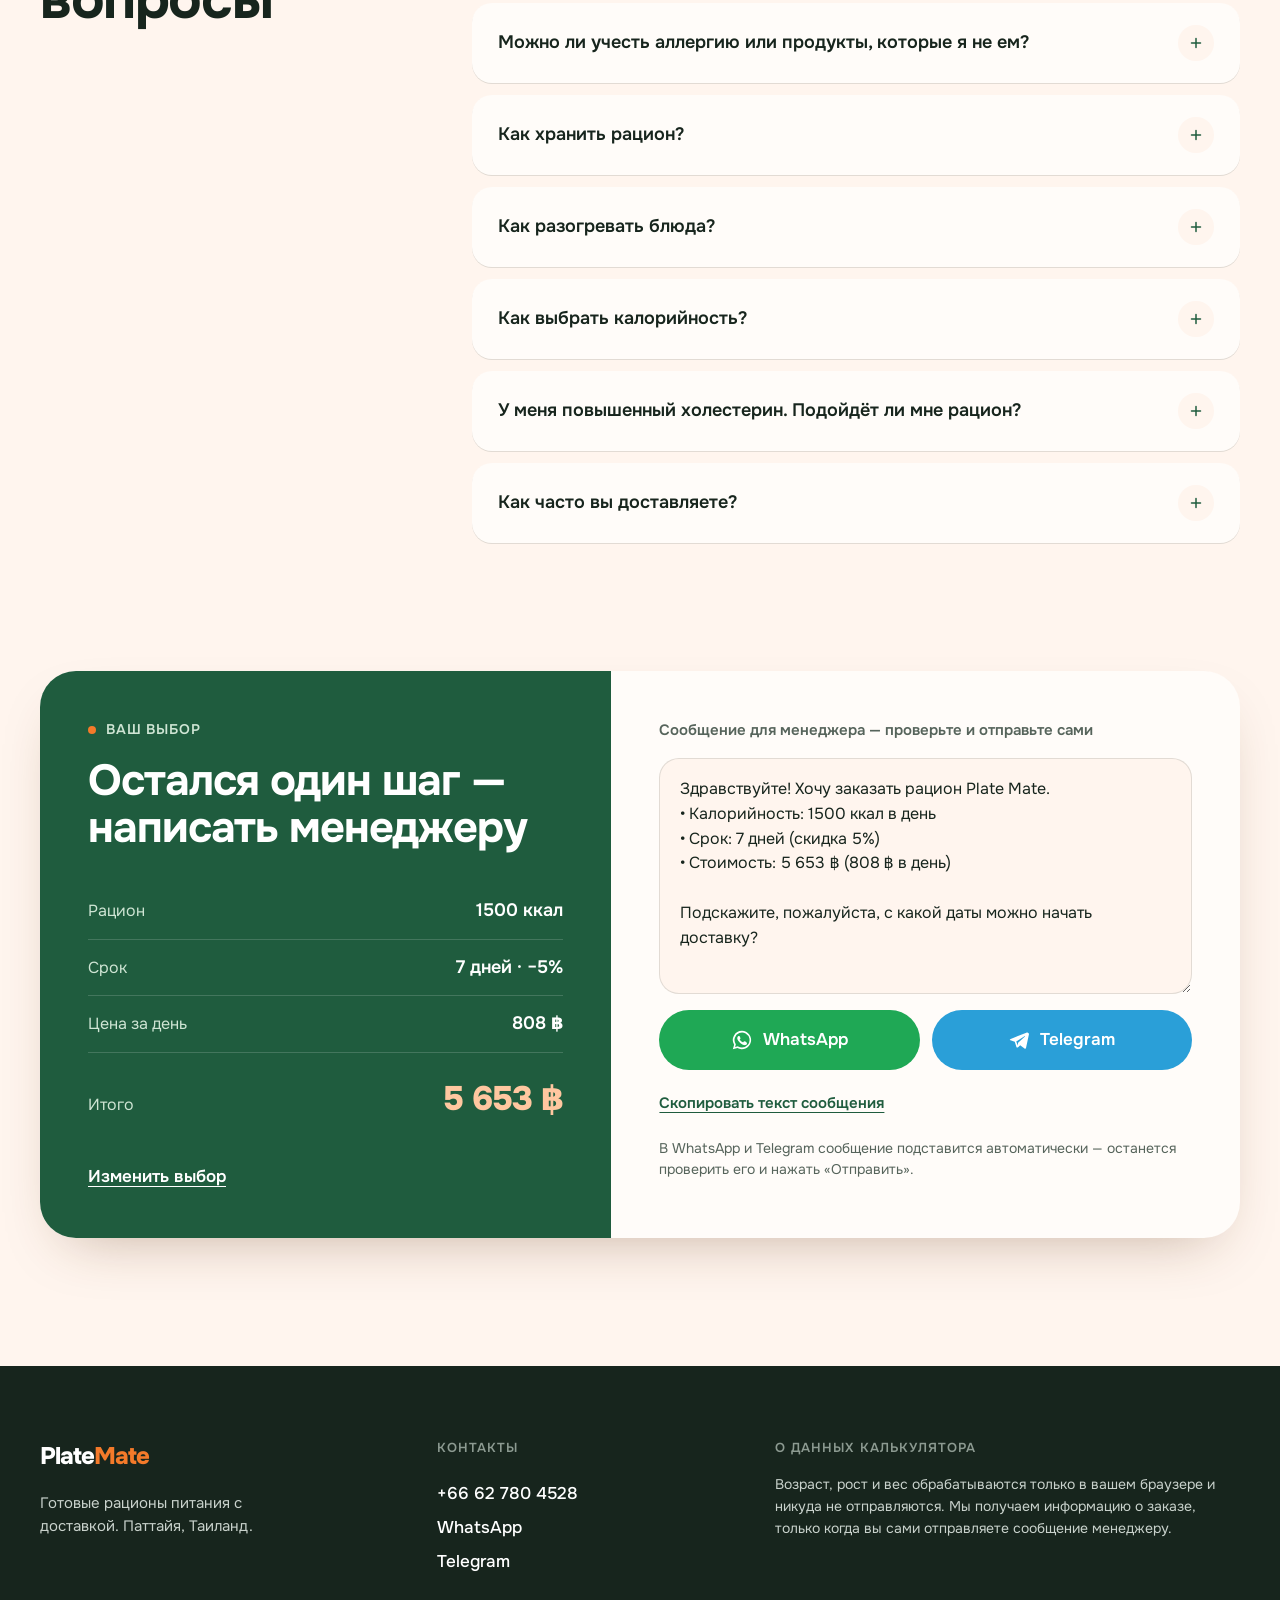
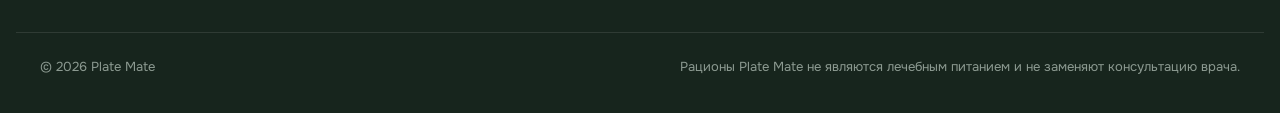
==== commit ee2c334d: "Версии стилей и скрипта в ссылках, чтобы не брался старый кэш После обновления сайта браузер мог взя" ====
--- a/index.html
+++ b/index.html
@@ -31,7 +31,7 @@
   <link rel="preconnect" href="https://fonts.googleapis.com">
   <link rel="preconnect" href="https://fonts.gstatic.com" crossorigin>
   <link href="https://fonts.googleapis.com/css2?family=Onest:wght@400;500;600;700;800&display=swap" rel="stylesheet">
-  <link rel="stylesheet" href="assets/styles.css">
+  <link rel="stylesheet" href="assets/styles.css?v=05a27af5">
   <script>document.documentElement.classList.add('js')</script>
 </head>
 <body>
@@ -553,6 +553,6 @@
 
 <div class="toast" id="toast" role="status" aria-live="polite"></div>
 
-<script src="assets/app.js"></script>
+<script src="assets/app.js?v=472f7883"></script>
 </body>
 </html>
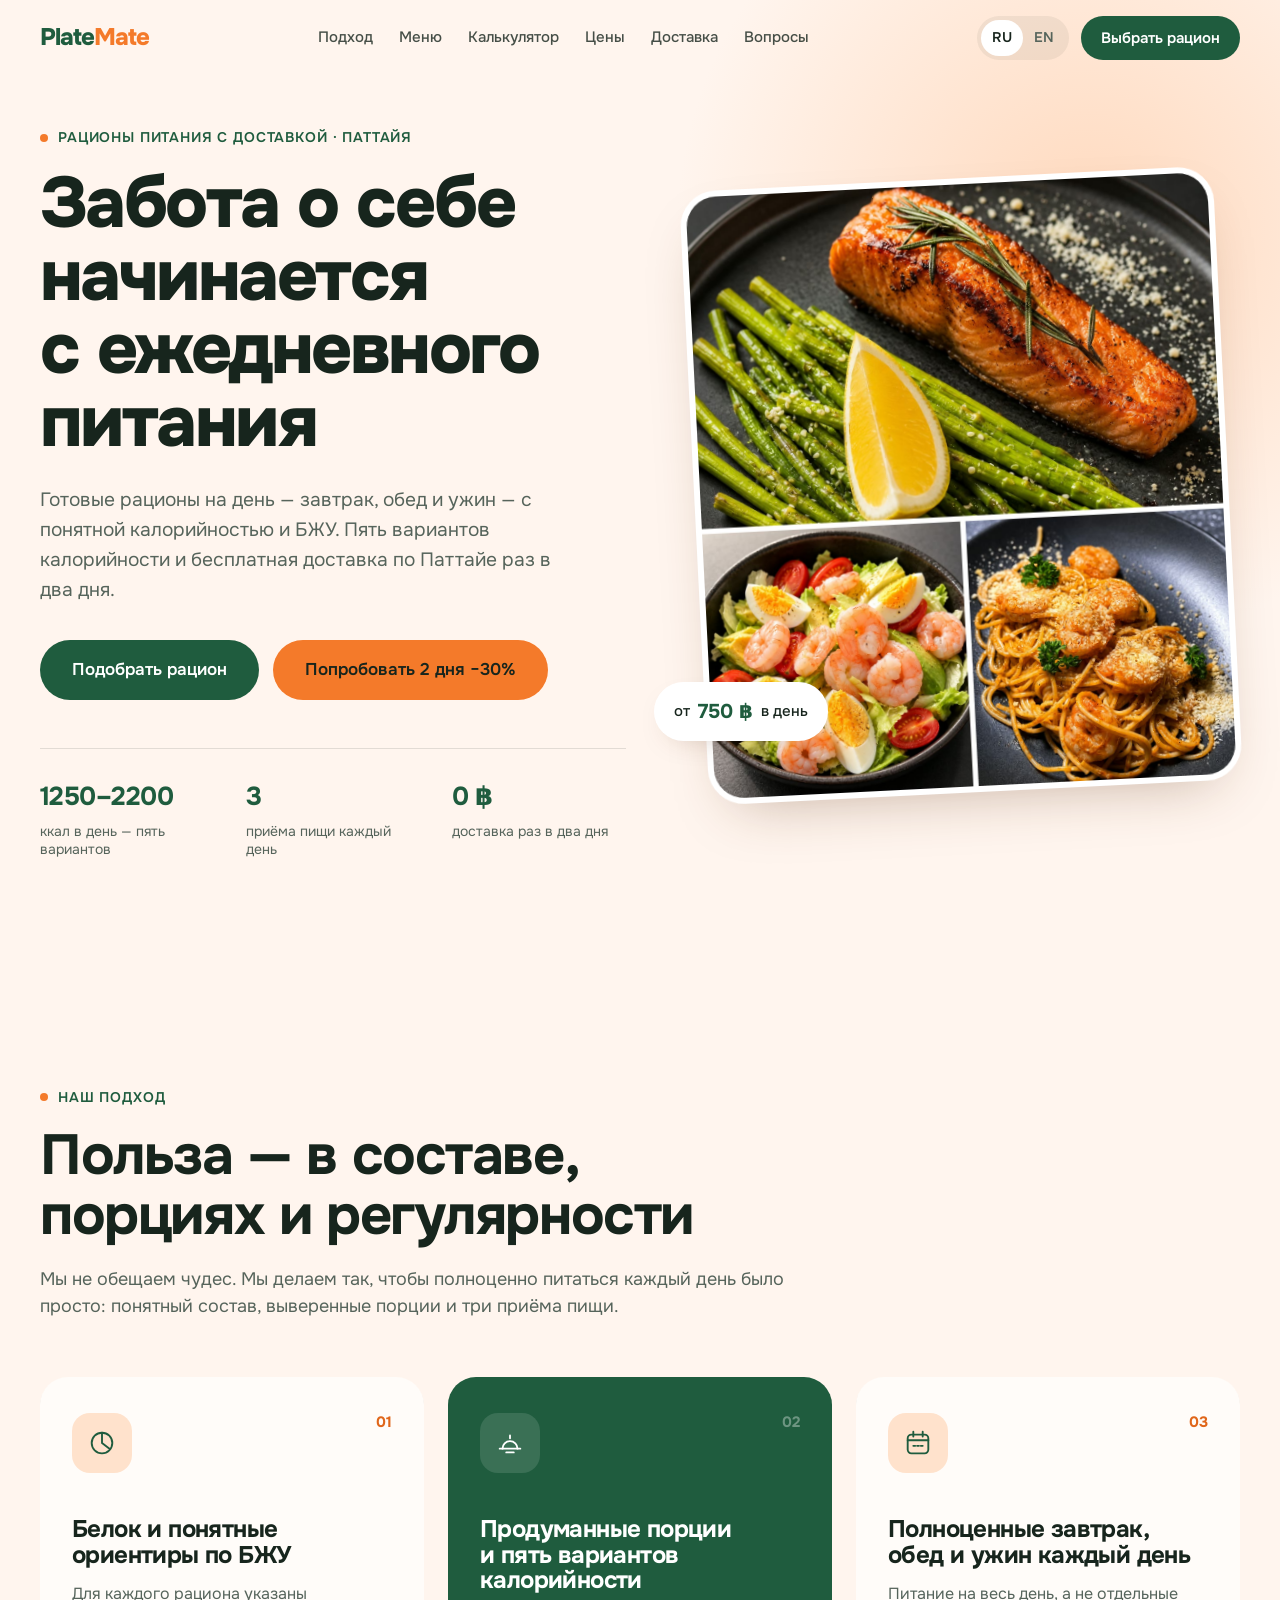
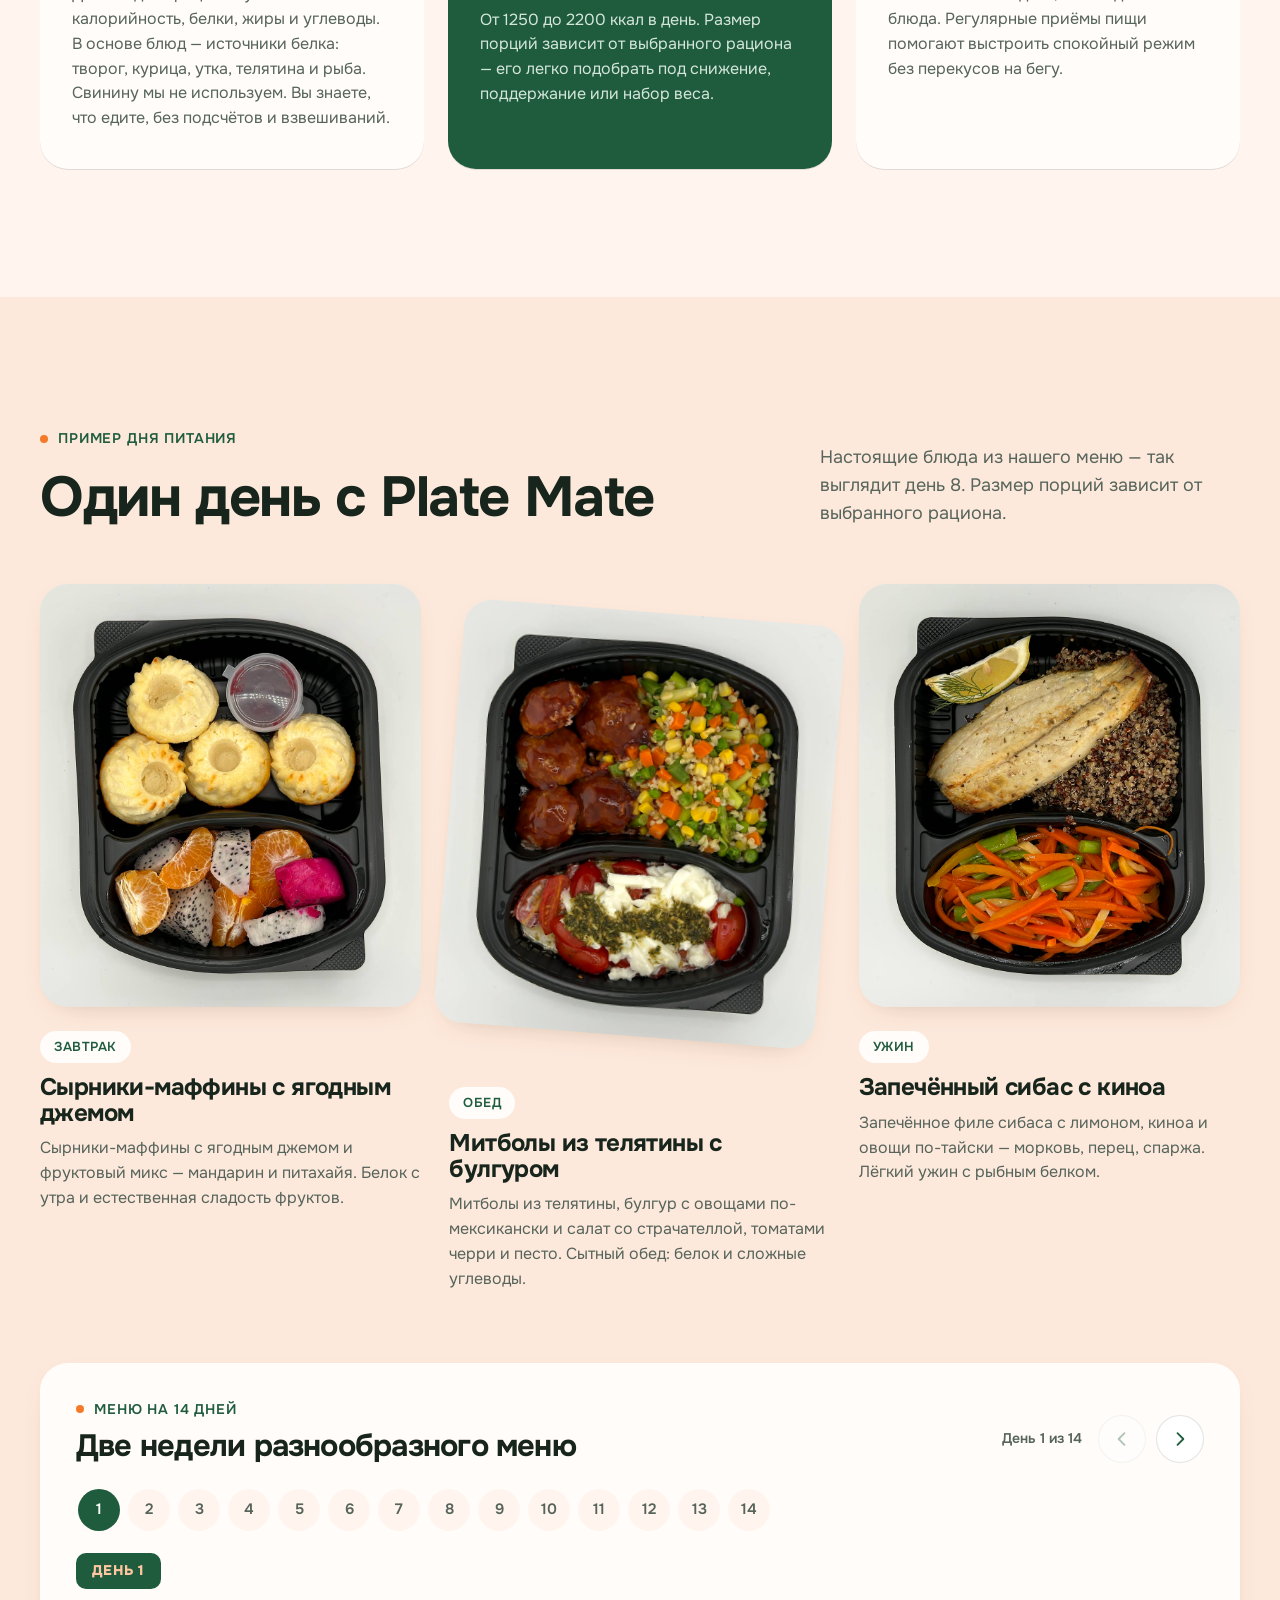
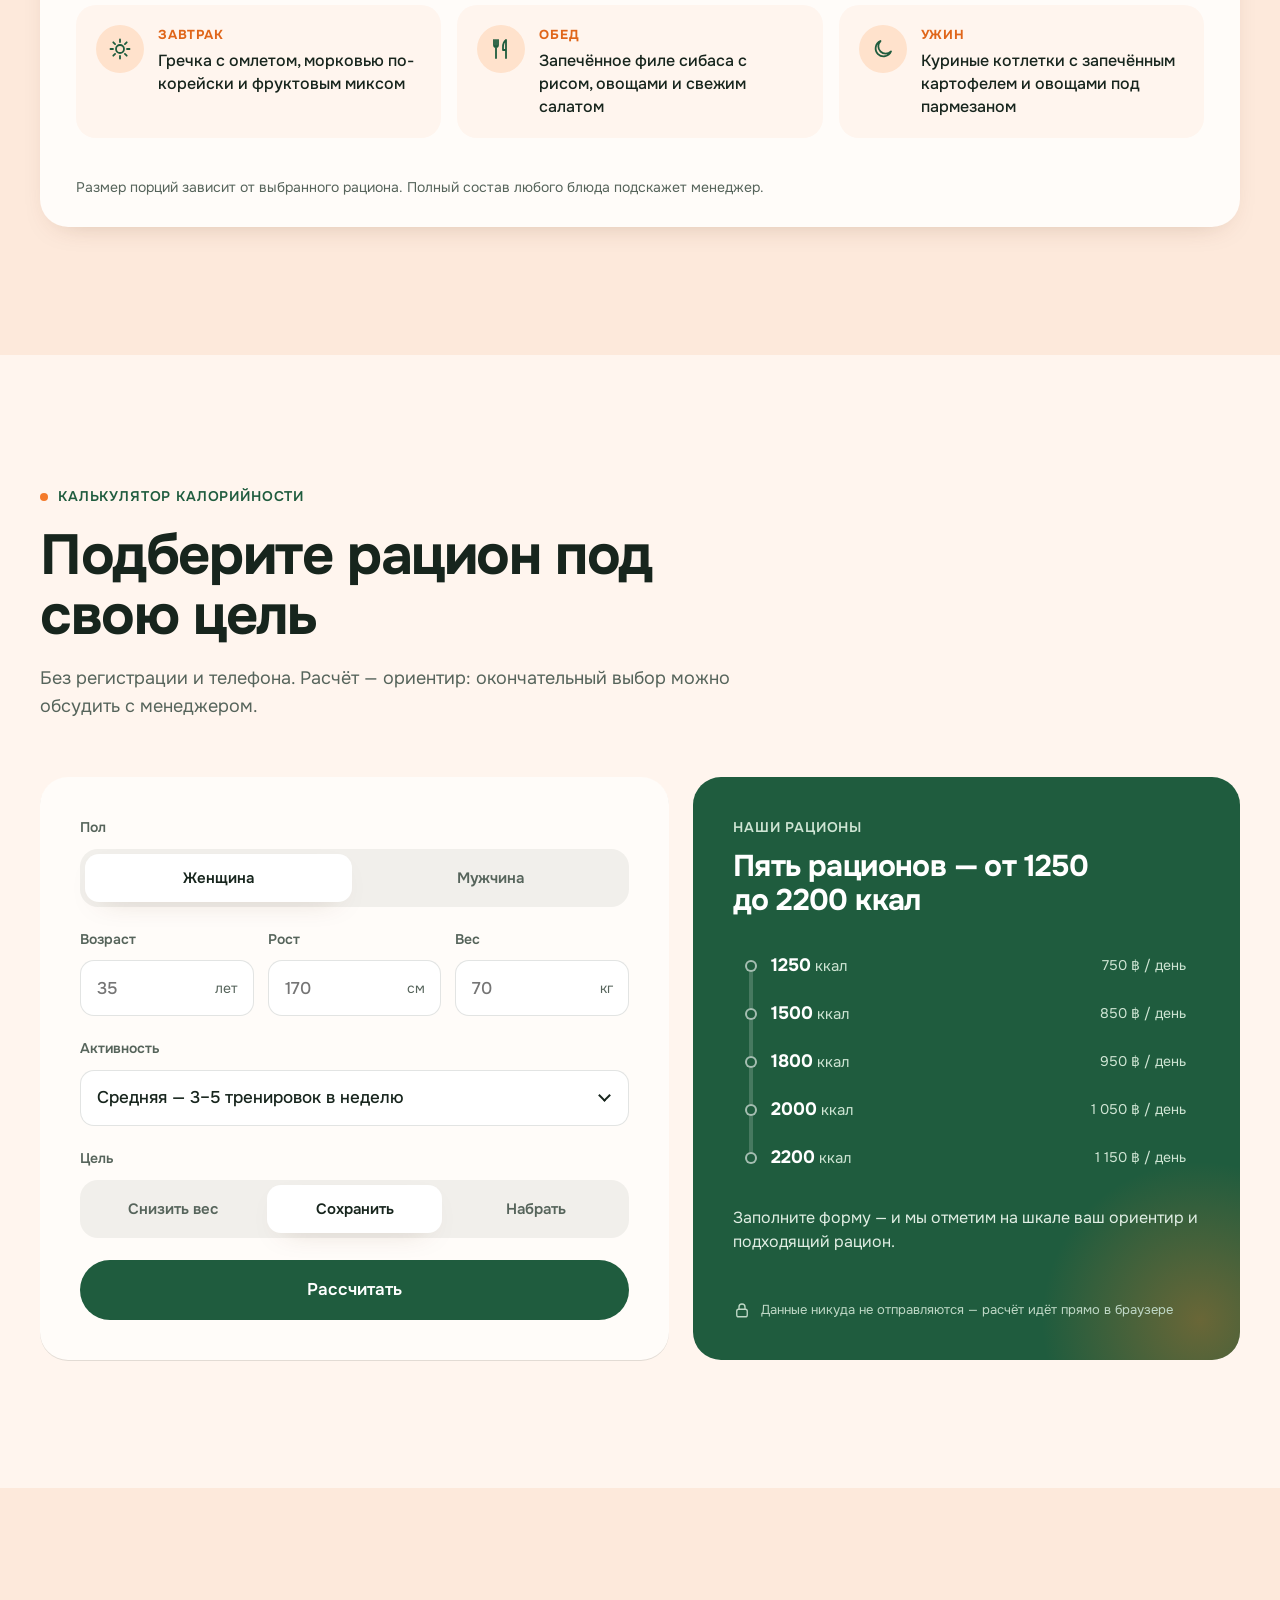
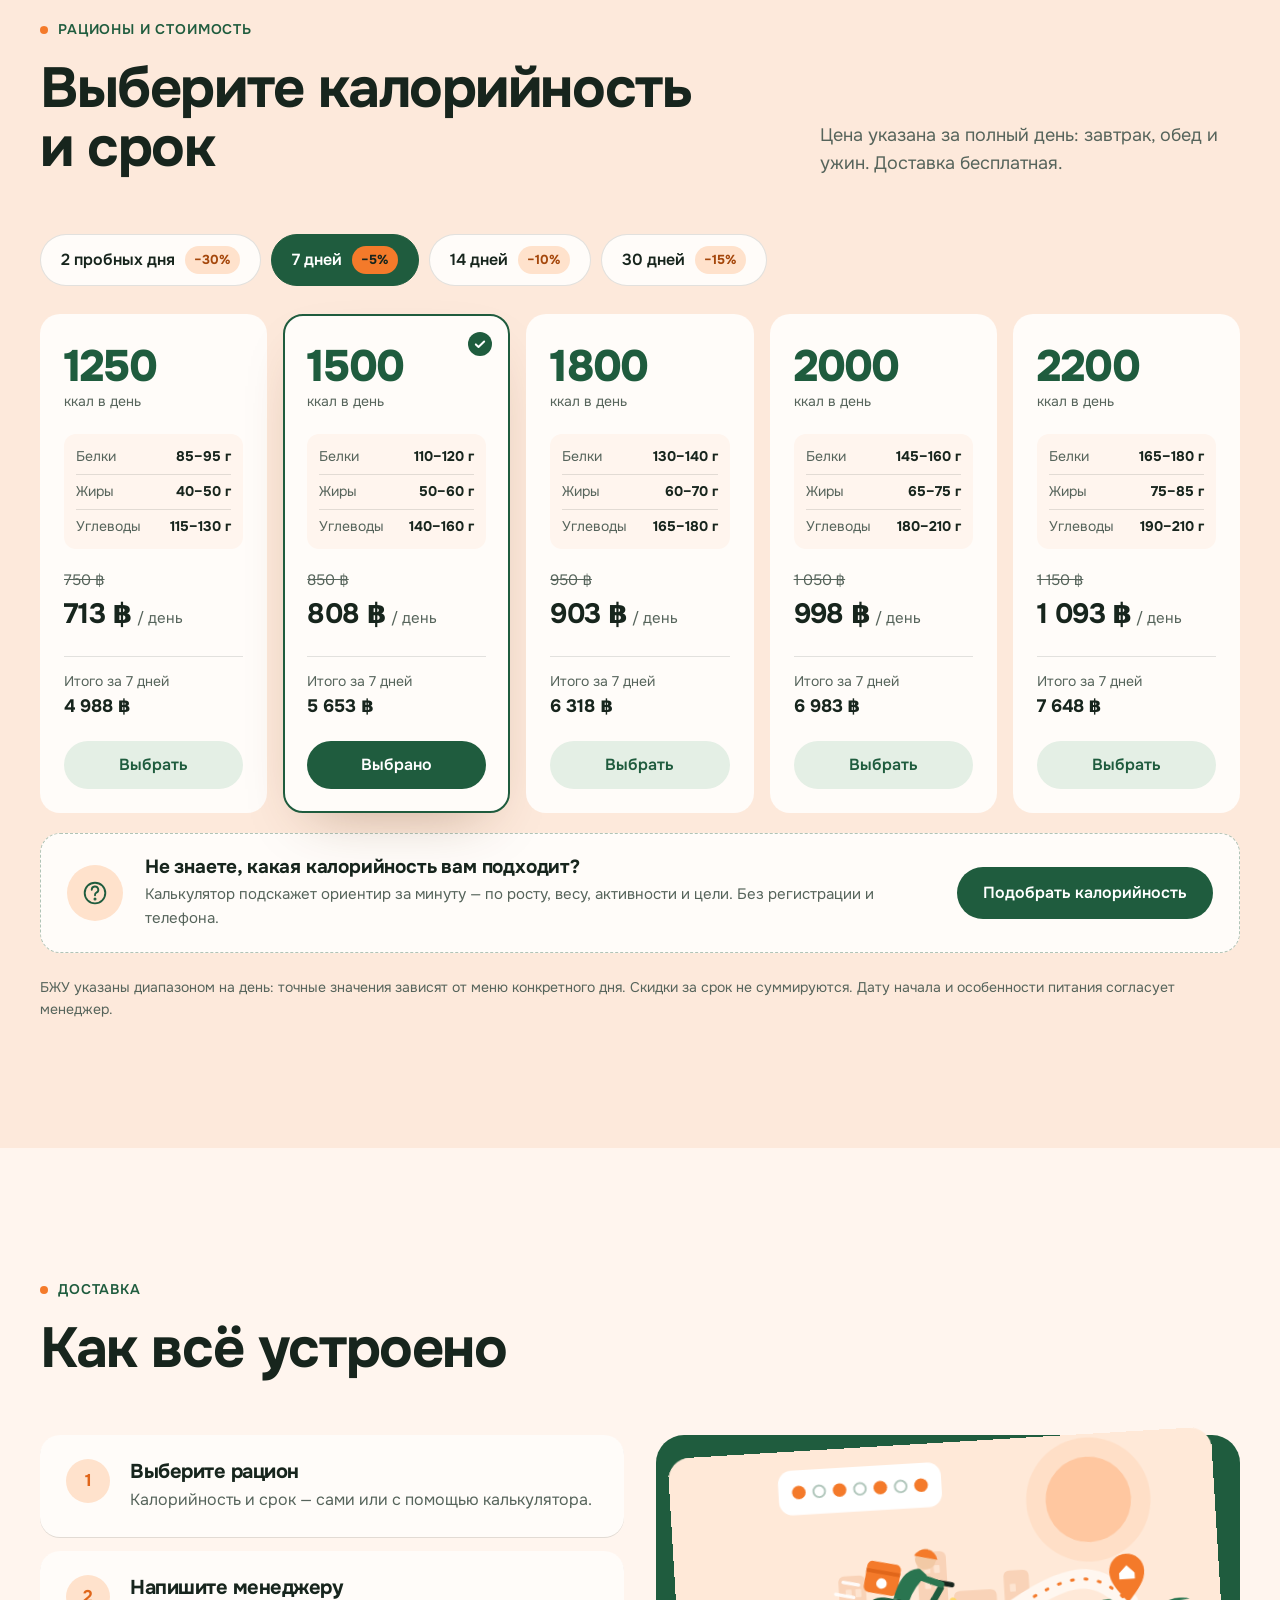
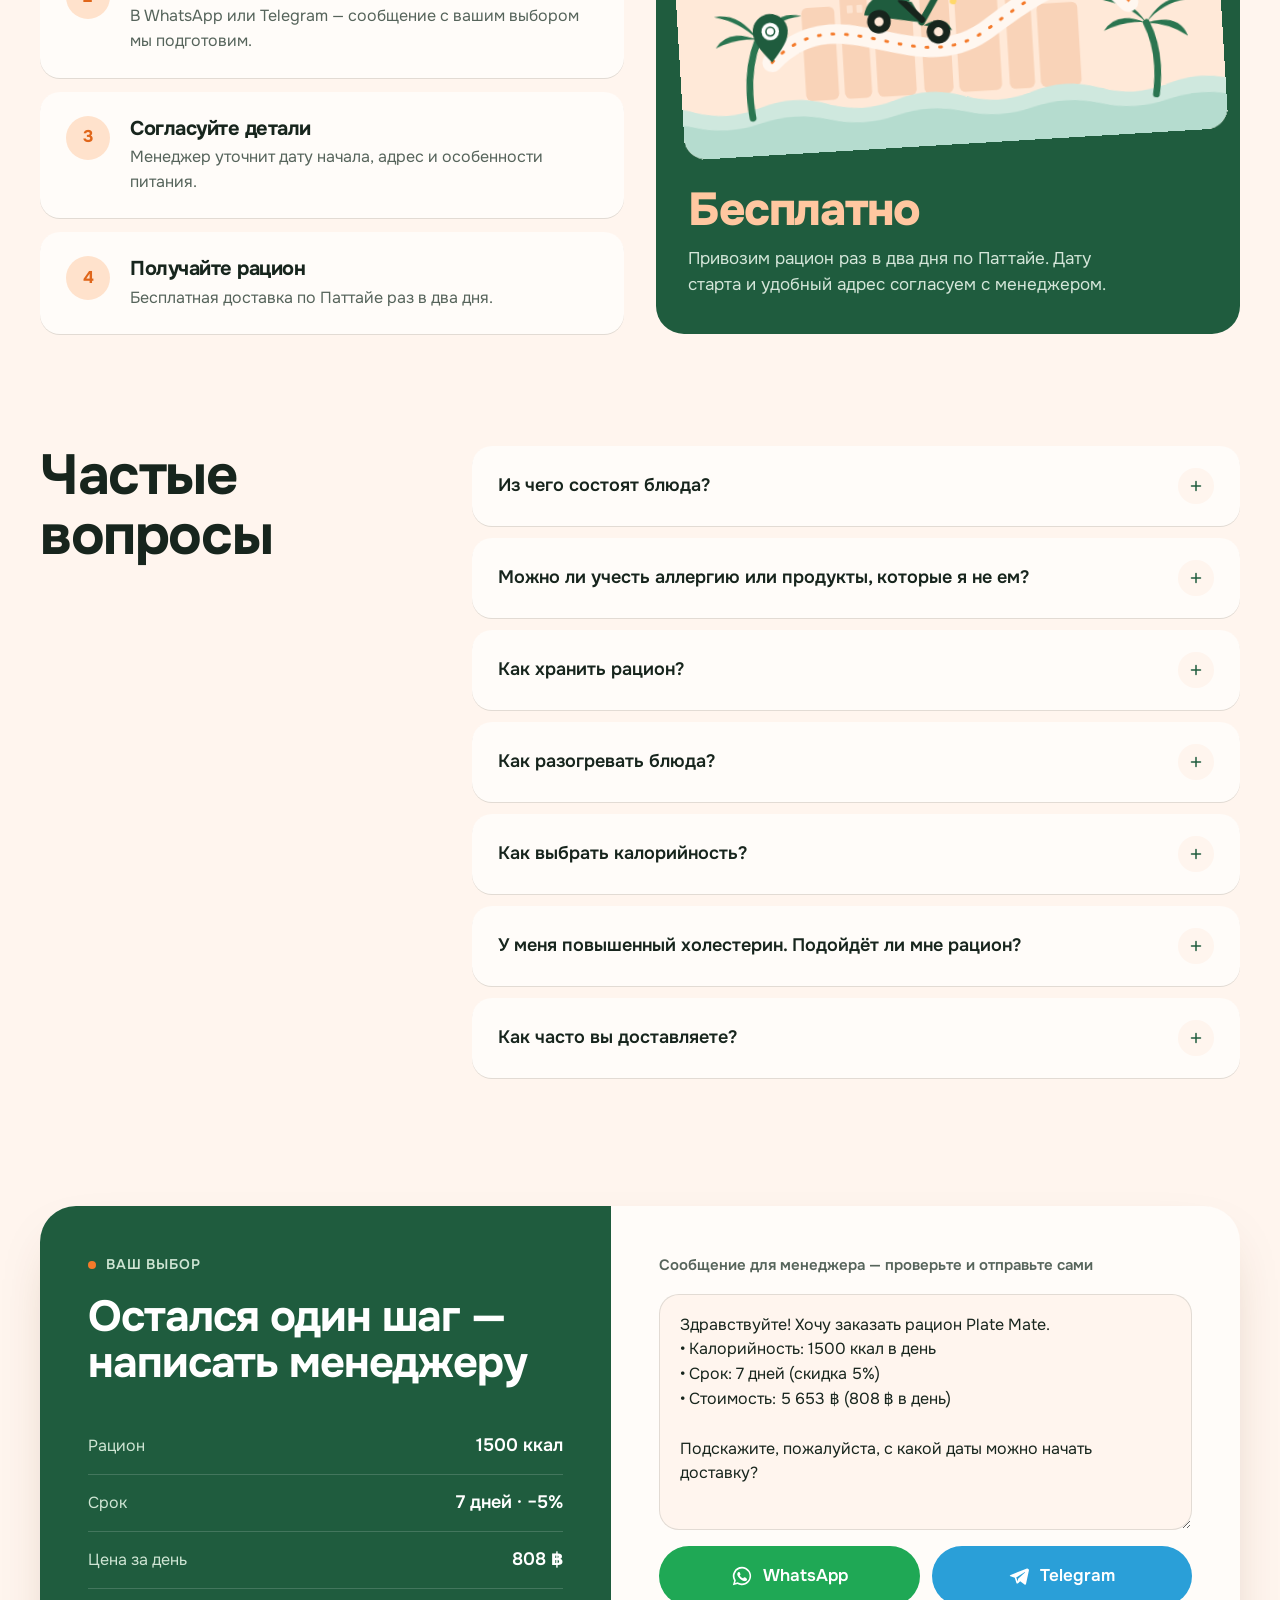
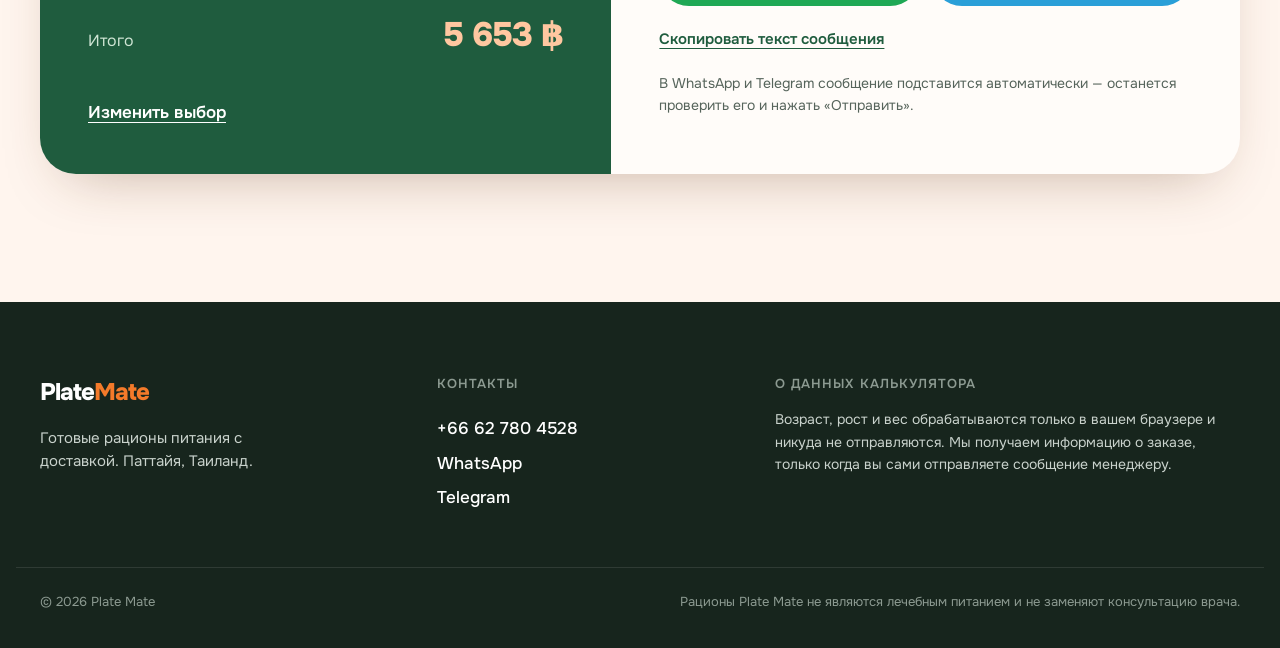
==== commit 931acb0b: "Меню на 14 дней с листанием по дням (RU/EN) - блок под примером дня: стрелки, номера дней 1–14, свай" ====
--- a/index.html
+++ b/index.html
@@ -31,7 +31,7 @@
   <link rel="preconnect" href="https://fonts.googleapis.com">
   <link rel="preconnect" href="https://fonts.gstatic.com" crossorigin>
   <link href="https://fonts.googleapis.com/css2?family=Onest:wght@400;500;600;700;800&display=swap" rel="stylesheet">
-  <link rel="stylesheet" href="assets/styles.css?v=05a27af5">
+  <link rel="stylesheet" href="assets/styles.css?v=ab51653c">
   <script>document.documentElement.classList.add('js')</script>
 </head>
 <body>
@@ -138,7 +138,7 @@
   </section>
 
   <!-- ============ 3. ПРИМЕР ДНЯ ============ -->
-  <!-- TODO: сверить описание состава блюд с фактическими технологическими картами -->
+  <!-- Три фото — день 8 из меню на 14 дней -->
   <section class="section section--tint" id="menu">
     <div class="container">
       <div class="section__head section__head--row reveal">
@@ -146,17 +146,17 @@
           <p class="eyebrow" data-i18n="menu.eyebrow">Пример дня питания</p>
           <h2 data-i18n="menu.title">Один день с&nbsp;Plate Mate</h2>
         </div>
-        <p class="section__lead" data-i18n="menu.lead">Настоящие блюда из нашего меню. Меню и размеры порций зависят от выбранного рациона.</p>
+        <p class="section__lead" data-i18n="menu.lead">Настоящие блюда из нашего меню — так выглядит день&nbsp;8. Размер порций зависит от выбранного рациона.</p>
       </div>
 
       <div class="dishes">
         <article class="dish reveal">
           <div class="dish__photo ph" data-label="images/breakfast.jpg">
-            <img src="images/breakfast.jpg" loading="lazy" data-i18n-attr="alt:menu.d1.name" alt="Творожные маффины с фруктами" onerror="this.parentNode.classList.add('missing')">
+            <img src="images/breakfast.jpg" loading="lazy" data-i18n-attr="alt:menu.d1.name" alt="Сырники-маффины с ягодным джемом" onerror="this.parentNode.classList.add('missing')">
           </div>
           <span class="dish__meal" data-i18n="menu.breakfast">Завтрак</span>
-          <h3 data-i18n="menu.d1.name">Творожные маффины с фруктами</h3>
-          <p data-i18n="menu.d1.text">Запечённые творожные маффины с соусом и свежие фрукты — мандарин и питахайя. Белок с утра и естественная сладость фруктов.</p>
+          <h3 data-i18n="menu.d1.name">Сырники-маффины с ягодным джемом</h3>
+          <p data-i18n="menu.d1.text">Сырники-маффины с ягодным джемом и фруктовый микс — мандарин и питахайя. Белок с утра и естественная сладость фруктов.</p>
         </article>
         <article class="dish dish--mid reveal">
           <div class="dish__photo ph" data-motion style="--r:2deg;--rot:-2.5deg;--shift:28px" data-label="images/lunch.jpg">
@@ -164,7 +164,7 @@
           </div>
           <span class="dish__meal" data-i18n="menu.lunch">Обед</span>
           <h3 data-i18n="menu.d2.name">Митболы из телятины с булгуром</h3>
-          <p data-i18n="menu.d2.text">Митболы из телятины в соусе, булгур с горошком, кукурузой и морковью, томаты черри с мягким сыром и песто. Сытный обед: белок и сложные углеводы.</p>
+          <p data-i18n="menu.d2.text">Митболы из телятины, булгур с овощами по-мексикански и салат со страчателлой, томатами черри и песто. Сытный обед: белок и сложные углеводы.</p>
         </article>
         <article class="dish reveal">
           <div class="dish__photo ph" data-label="images/dinner.jpg">
@@ -172,8 +172,30 @@
           </div>
           <span class="dish__meal" data-i18n="menu.dinner">Ужин</span>
           <h3 data-i18n="menu.d3.name">Запечённый сибас с киноа</h3>
-          <p data-i18n="menu.d3.text">Запечённое филе сибаса с лимоном, киноа и овощи соломкой — морковь, перец, спаржа. Лёгкий ужин с рыбным белком.</p>
+          <p data-i18n="menu.d3.text">Запечённое филе сибаса с лимоном, киноа и овощи по-тайски — морковь, перец, спаржа. Лёгкий ужин с рыбным белком.</p>
         </article>
+      </div>
+
+      <!-- Меню на 14 дней: слайды строит скрипт из MENU (assets/app.js) -->
+      <div class="week-menu reveal" id="weekMenu">
+        <div class="week-menu__head">
+          <div>
+            <p class="eyebrow" data-i18n="menu14.eyebrow">Меню на 14 дней</p>
+            <h3 class="week-menu__title" data-i18n="menu14.title">Две недели разнообразного меню</h3>
+          </div>
+          <div class="week-menu__nav">
+            <span class="week-menu__count" id="menuCount" aria-live="polite"></span>
+            <button class="week-menu__arrow" type="button" id="menuPrev" data-i18n-attr="aria-label:menu14.prev" aria-label="Предыдущий день">
+              <svg viewBox="0 0 24 24" aria-hidden="true"><path d="M15 5l-7 7 7 7"/></svg>
+            </button>
+            <button class="week-menu__arrow" type="button" id="menuNext" data-i18n-attr="aria-label:menu14.next" aria-label="Следующий день">
+              <svg viewBox="0 0 24 24" aria-hidden="true"><path d="M9 5l7 7-7 7"/></svg>
+            </button>
+          </div>
+        </div>
+        <div class="week-menu__days" id="menuDays" role="tablist" data-i18n-attr="aria-label:menu14.daysLabel" aria-label="Дни меню"></div>
+        <div class="week-menu__track" id="menuTrack" tabindex="0" data-i18n-attr="aria-label:menu14.trackLabel" aria-label="Меню по дням, листайте вправо и влево"></div>
+        <p class="week-menu__note" data-i18n="menu14.note">Размер порций зависит от выбранного рациона. Полный состав любого блюда подскажет менеджер.</p>
       </div>
     </div>
   </section>
@@ -553,6 +575,6 @@
 
 <div class="toast" id="toast" role="status" aria-live="polite"></div>
 
-<script src="assets/app.js?v=472f7883"></script>
+<script src="assets/app.js?v=7a751f9a"></script>
 </body>
 </html>
--- a/assets/styles.css
+++ b/assets/styles.css
@@ -240,6 +240,47 @@
 }
 .dish h3 { font-size: 24px; margin-bottom: 10px; }
 .dish p { color: var(--muted); font-size: 16px; }
+
+/* Меню на 14 дней */
+.week-menu { margin-top: 72px; padding: 32px 36px 28px; border-radius: var(--radius); background: var(--card); box-shadow: var(--shadow-sm); }
+.week-menu__head { display: flex; justify-content: space-between; align-items: flex-end; gap: 20px; }
+.week-menu__head .eyebrow { margin-bottom: 10px; }
+.week-menu__title { font-size: clamp(24px, 2.4vw, 32px); }
+.week-menu__nav { display: flex; align-items: center; gap: 10px; }
+.week-menu__count { margin-right: 6px; font-size: 14px; font-weight: 600; color: var(--muted); white-space: nowrap; }
+.week-menu__arrow {
+  width: 48px; height: 48px; display: grid; place-items: center; border-radius: 50%;
+  border: 1.5px solid var(--line); background: var(--white); color: var(--green); cursor: pointer;
+  transition: background-color .2s, color .2s, border-color .2s, opacity .2s;
+}
+.week-menu__arrow:hover:not(:disabled) { background: var(--green); border-color: var(--green); color: var(--white); }
+.week-menu__arrow:disabled { opacity: .35; cursor: default; }
+.week-menu__arrow svg { width: 20px; height: 20px; fill: none; stroke: currentColor; stroke-width: 2.2; stroke-linecap: round; stroke-linejoin: round; }
+
+.week-menu__days { display: flex; gap: 8px; margin: 24px 0 20px; padding: 2px; overflow-x: auto; scrollbar-width: none; }
+.week-menu__days::-webkit-scrollbar { display: none; }
+.week-menu__day {
+  flex: none; width: 42px; height: 42px; border: 0; border-radius: 50%;
+  background: var(--bg); font-size: 15px; font-weight: 600; color: var(--muted); cursor: pointer;
+  transition: background-color .2s, color .2s;
+}
+.week-menu__day:hover { color: var(--ink); }
+.week-menu__day.is-active { background: var(--green); color: var(--white); }
+
+.week-menu__track { display: flex; overflow-x: auto; scroll-snap-type: x mandatory; scrollbar-width: none; overscroll-behavior-x: contain; }
+.week-menu__track::-webkit-scrollbar { display: none; }
+.mday { flex: 0 0 100%; min-width: 0; scroll-snap-align: start; scroll-snap-stop: always; }
+.mday__badge {
+  display: inline-block; margin-bottom: 16px; padding: 7px 16px; border-radius: 10px;
+  background: var(--green); color: #FFC7A0; font-size: 14px; font-weight: 800; letter-spacing: .06em; text-transform: uppercase;
+}
+.mday__meals { display: grid; grid-template-columns: repeat(3, 1fr); gap: 16px; }
+.mday__meal { display: flex; align-items: flex-start; gap: 14px; padding: 20px; border-radius: var(--radius-md); background: var(--bg); }
+.mday__icon { flex: none; width: 48px; height: 48px; display: grid; place-items: center; border-radius: 50%; background: var(--orange-50); }
+.mday__icon svg { width: 24px; height: 24px; fill: none; stroke: var(--green); stroke-width: 1.8; stroke-linecap: round; stroke-linejoin: round; }
+.mday__label { margin-bottom: 4px; font-size: 13px; font-weight: 700; letter-spacing: .06em; text-transform: uppercase; color: var(--orange-600); }
+.mday__dish { font-size: 16px; font-weight: 500; line-height: 1.45; }
+.week-menu__note { margin-top: 16px; font-size: 14px; color: var(--muted); }
 
 /* ==========================================================
    4. Калькулятор
@@ -567,6 +608,16 @@
 
   .dishes { grid-template-columns: 1fr; gap: 40px; }
   .dish--mid { margin-top: 0; }
+  .week-menu { margin-top: 48px; padding: 24px 16px 20px; }
+  .week-menu__head { flex-direction: column; align-items: stretch; gap: 14px; }
+  .week-menu__nav { justify-content: space-between; }
+  .week-menu__count { margin-right: auto; }
+  .week-menu__days { margin: 18px 0 16px; }
+  .week-menu__day { width: 38px; height: 38px; font-size: 14px; }
+  .mday__meals { grid-template-columns: 1fr; gap: 10px; }
+  .mday__meal { padding: 16px; }
+  .mday__icon { width: 42px; height: 42px; }
+  .mday__dish { font-size: 15px; }
 
   .calc__form, .calc__result { padding: 24px 20px; }
   .field-row { gap: 10px; }
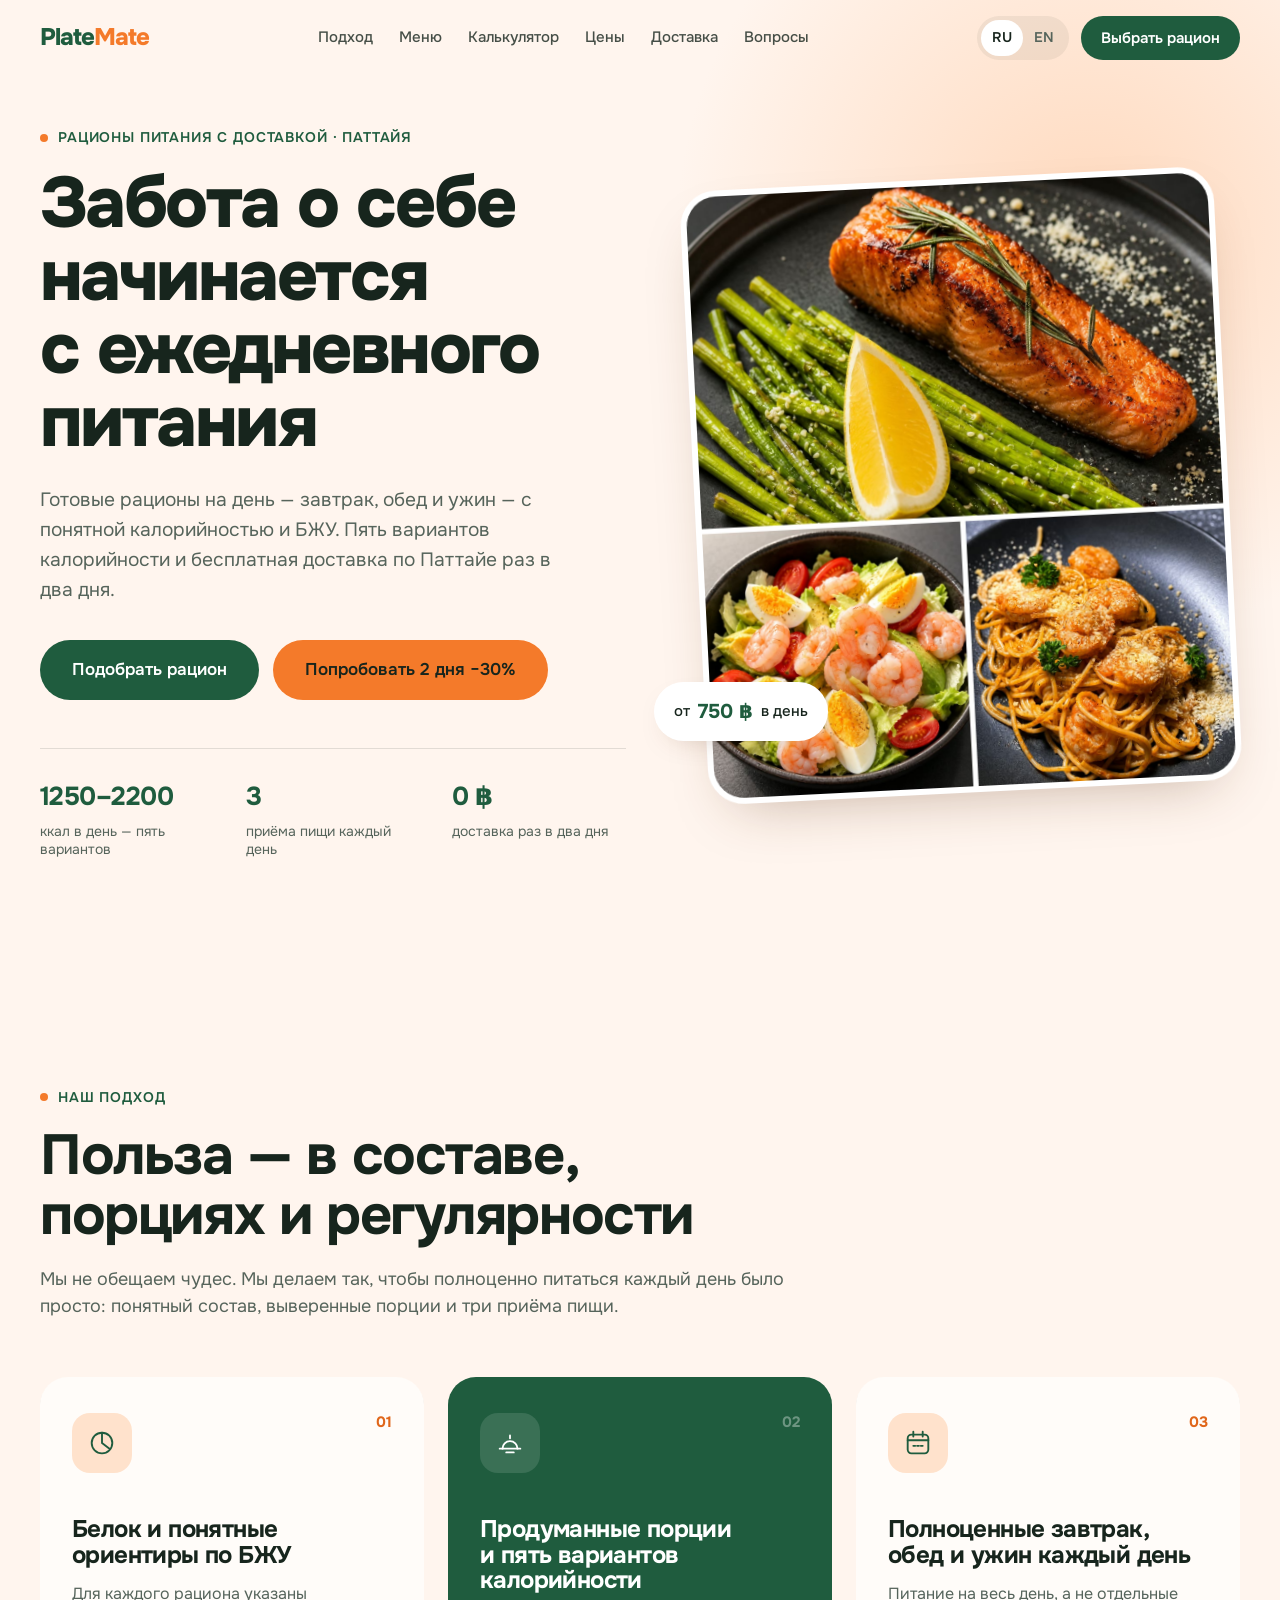
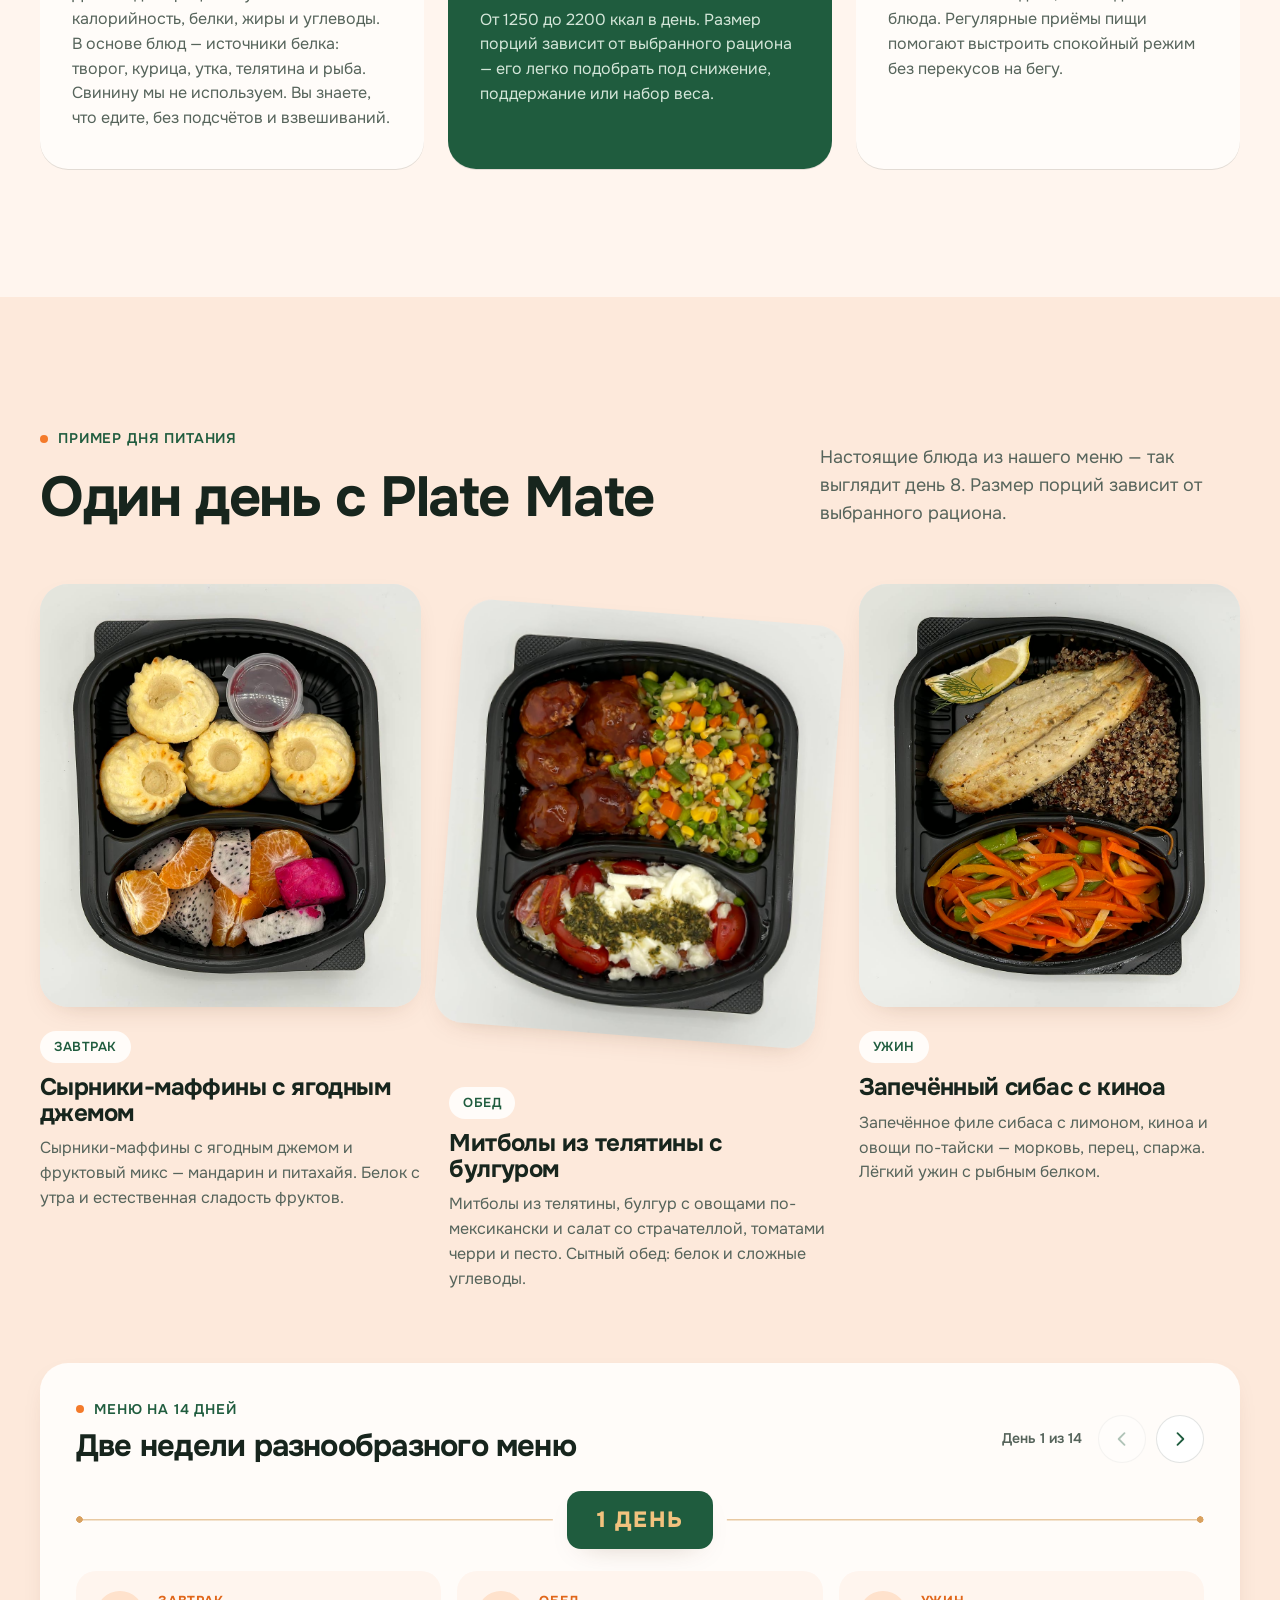
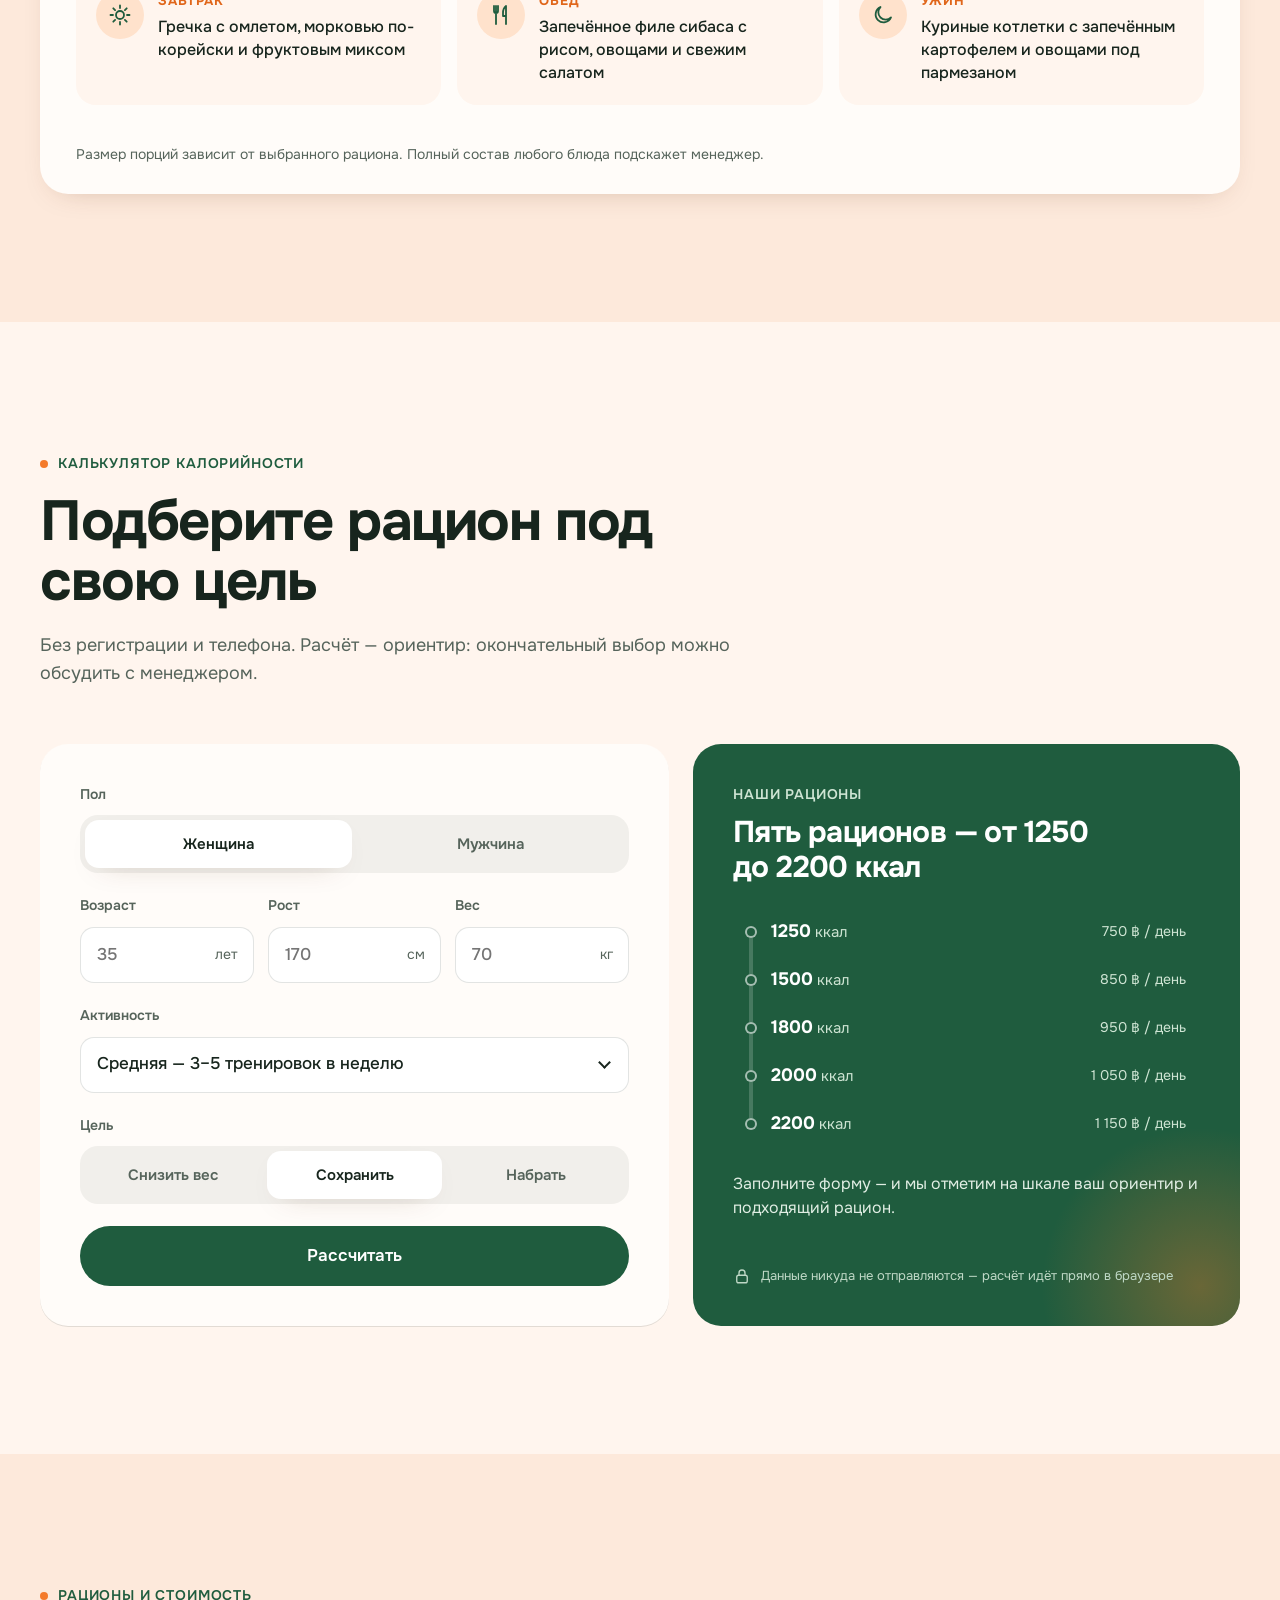
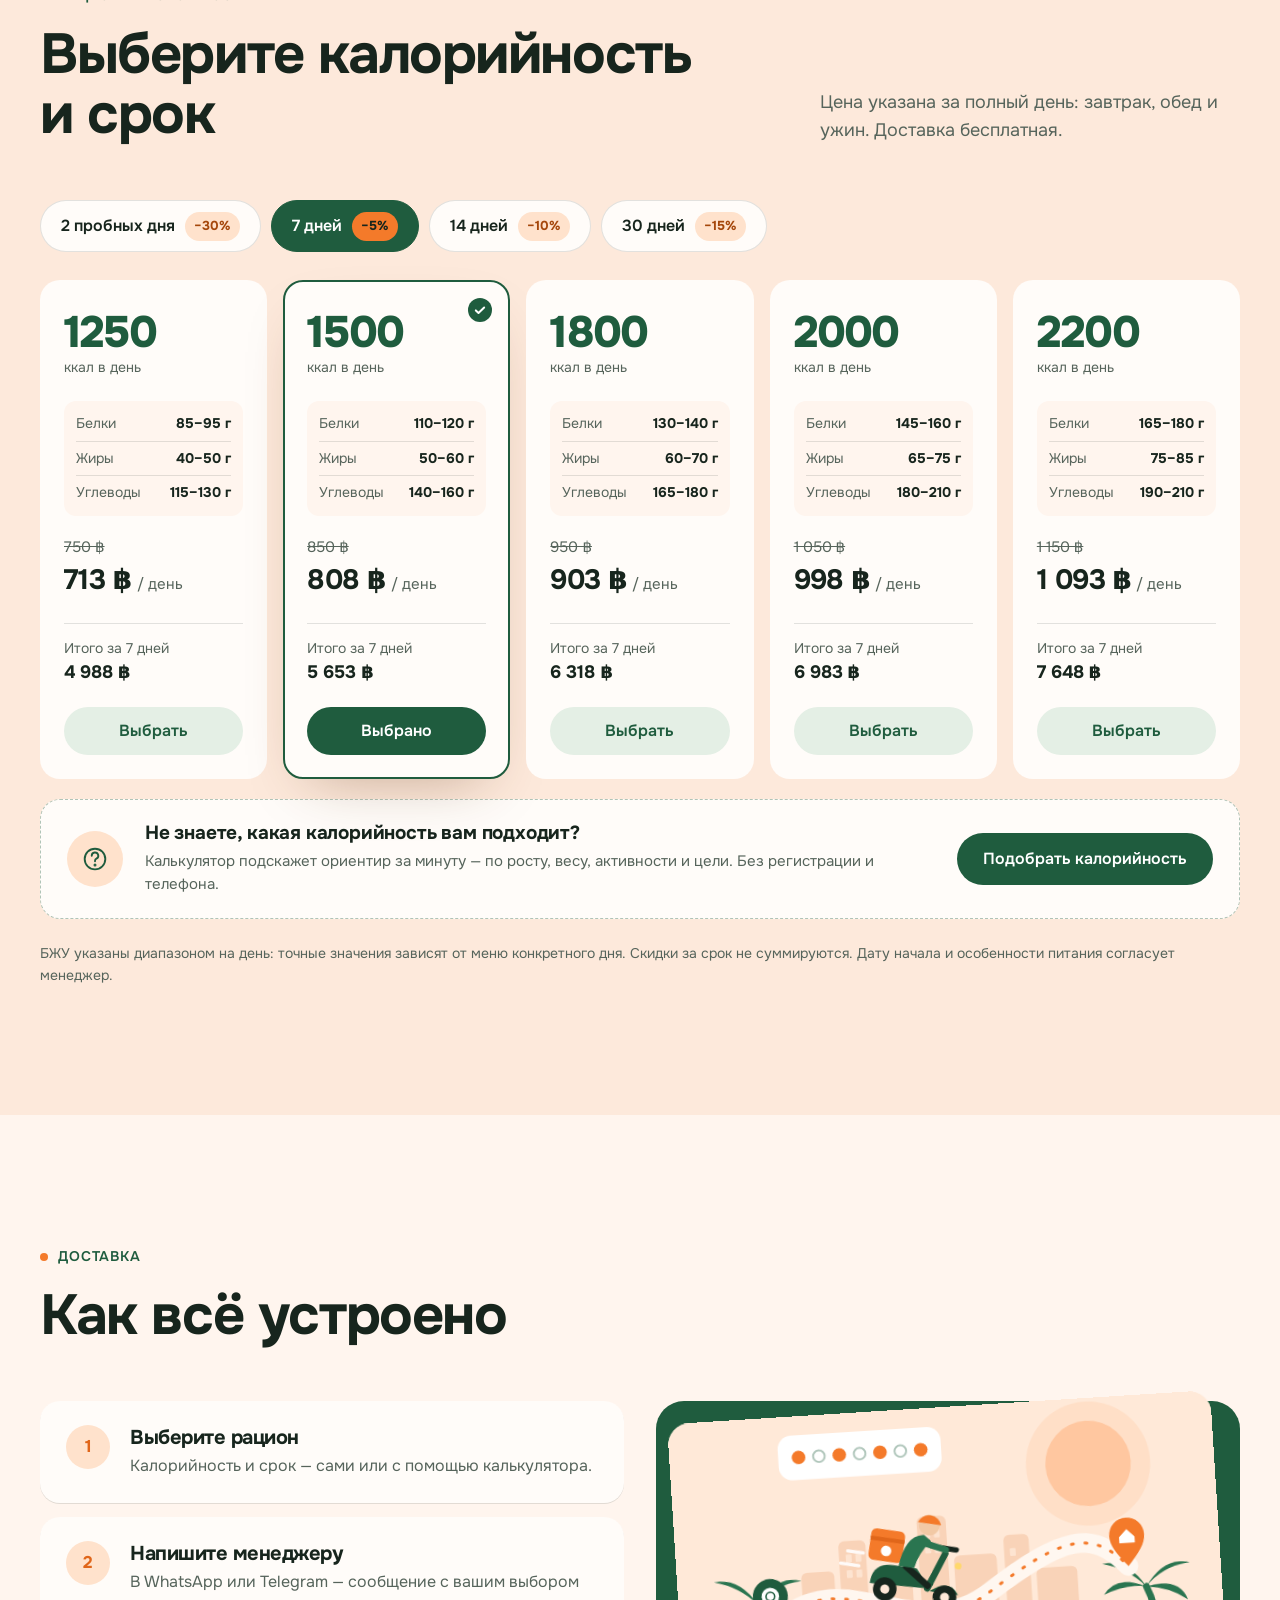
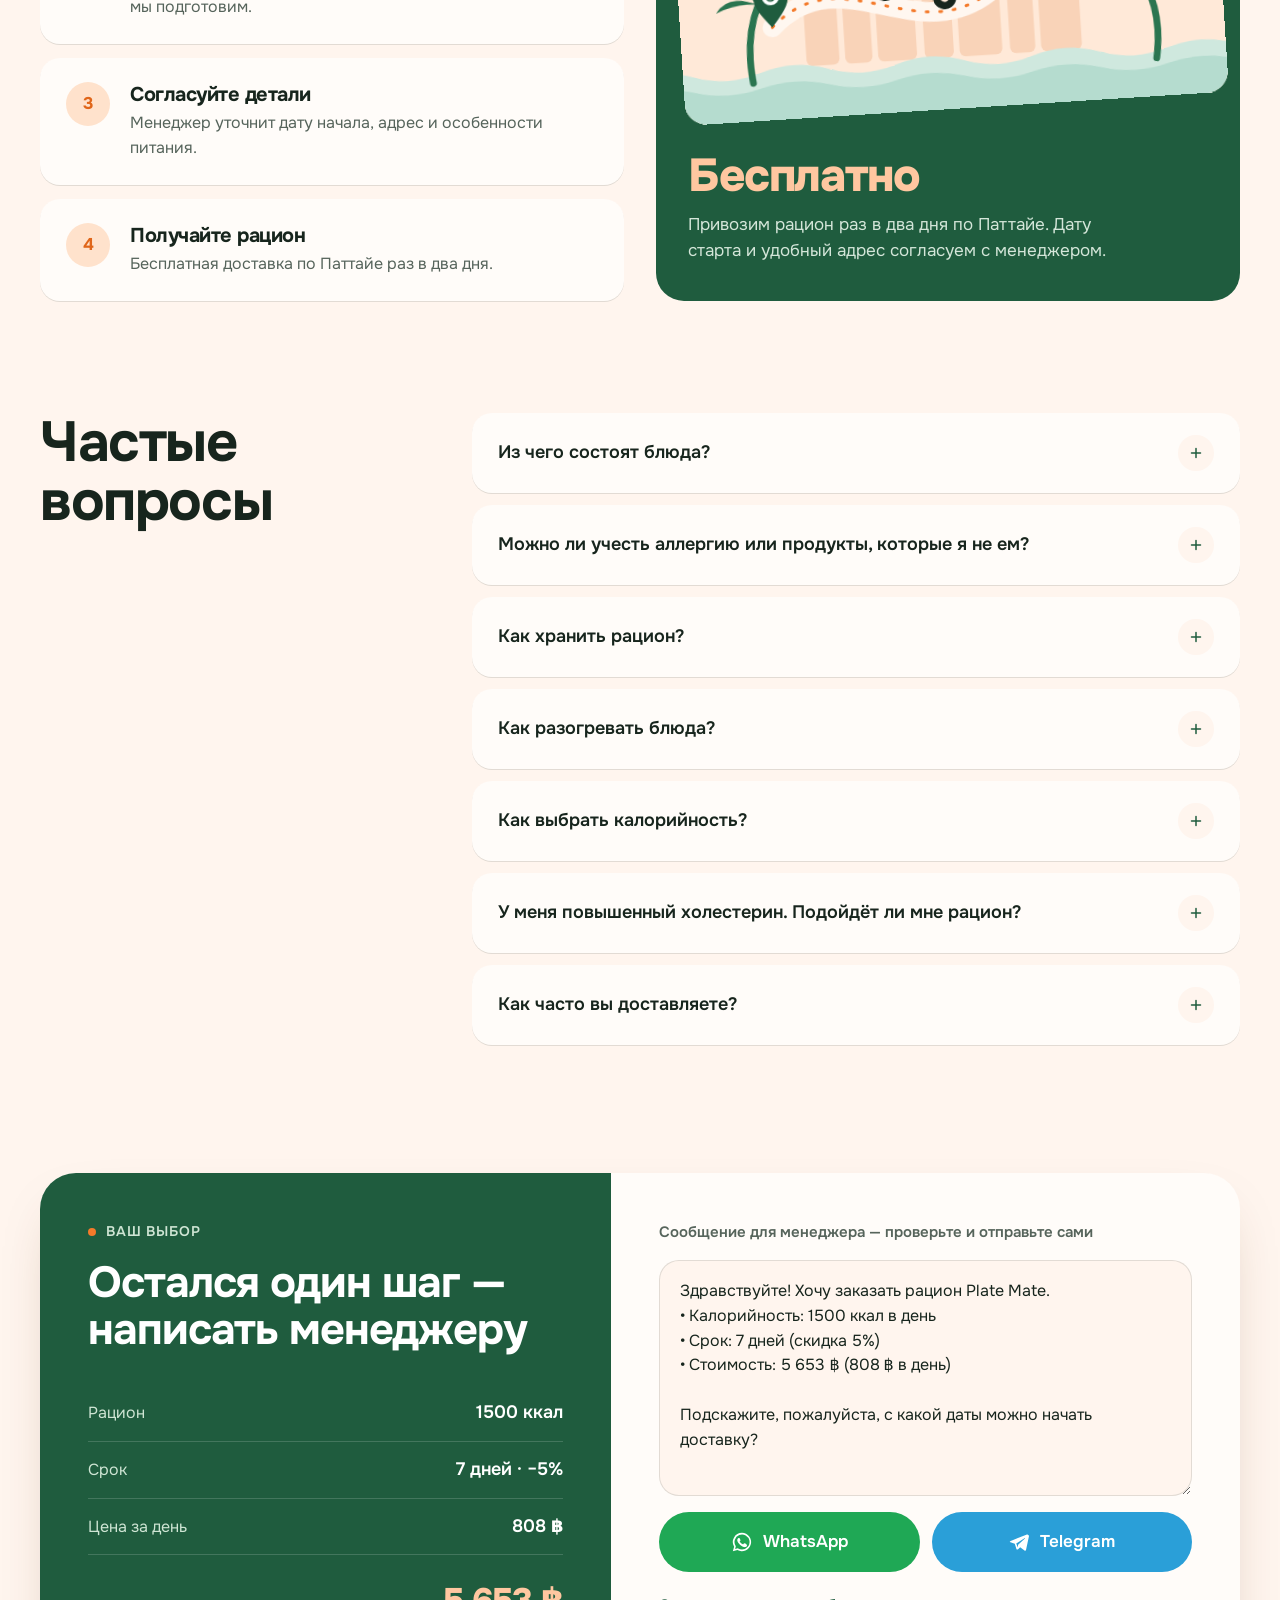
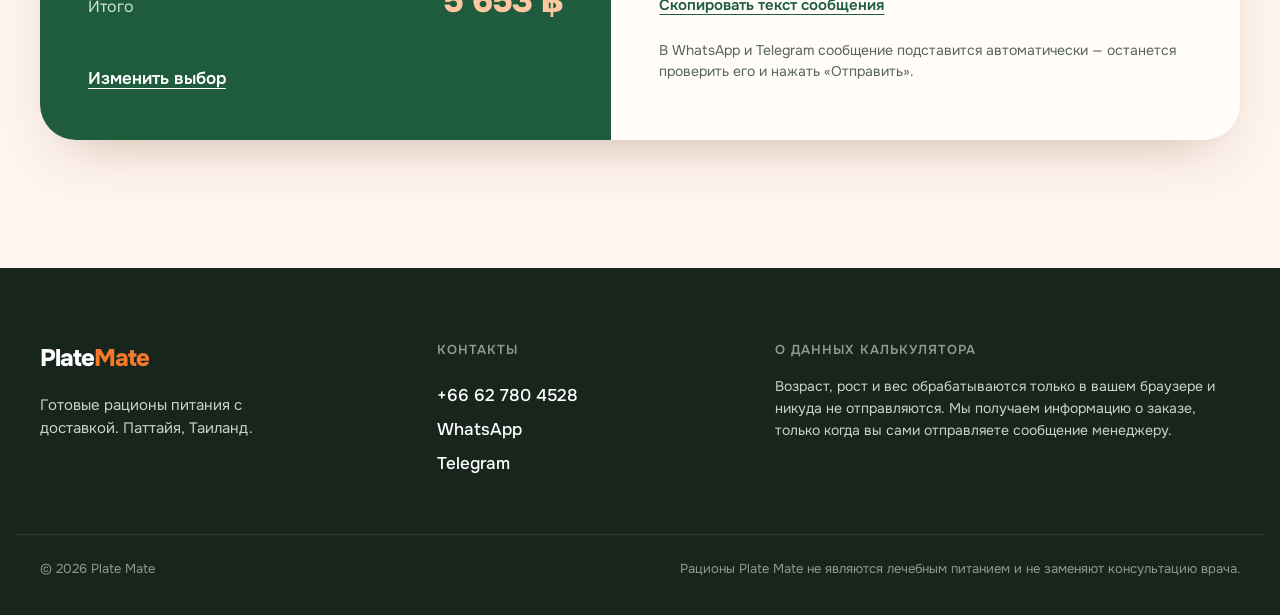
==== commit b07861e4: "Меню на 14 дней: плашка дня вместо кружочков с номерами Каждый слайд начинается с крупной плашки «1 " ====
--- a/index.html
+++ b/index.html
@@ -31,7 +31,7 @@
   <link rel="preconnect" href="https://fonts.googleapis.com">
   <link rel="preconnect" href="https://fonts.gstatic.com" crossorigin>
   <link href="https://fonts.googleapis.com/css2?family=Onest:wght@400;500;600;700;800&display=swap" rel="stylesheet">
-  <link rel="stylesheet" href="assets/styles.css?v=ab51653c">
+  <link rel="stylesheet" href="assets/styles.css?v=e80cd91b">
   <script>document.documentElement.classList.add('js')</script>
 </head>
 <body>
@@ -193,7 +193,6 @@
             </button>
           </div>
         </div>
-        <div class="week-menu__days" id="menuDays" role="tablist" data-i18n-attr="aria-label:menu14.daysLabel" aria-label="Дни меню"></div>
         <div class="week-menu__track" id="menuTrack" tabindex="0" data-i18n-attr="aria-label:menu14.trackLabel" aria-label="Меню по дням, листайте вправо и влево"></div>
         <p class="week-menu__note" data-i18n="menu14.note">Размер порций зависит от выбранного рациона. Полный состав любого блюда подскажет менеджер.</p>
       </div>
@@ -575,6 +574,6 @@
 
 <div class="toast" id="toast" role="status" aria-live="polite"></div>
 
-<script src="assets/app.js?v=7a751f9a"></script>
+<script src="assets/app.js?v=b2d2b98f"></script>
 </body>
 </html>
--- a/assets/styles.css
+++ b/assets/styles.css
@@ -257,23 +257,23 @@
 .week-menu__arrow:disabled { opacity: .35; cursor: default; }
 .week-menu__arrow svg { width: 20px; height: 20px; fill: none; stroke: currentColor; stroke-width: 2.2; stroke-linecap: round; stroke-linejoin: round; }
 
-.week-menu__days { display: flex; gap: 8px; margin: 24px 0 20px; padding: 2px; overflow-x: auto; scrollbar-width: none; }
-.week-menu__days::-webkit-scrollbar { display: none; }
-.week-menu__day {
-  flex: none; width: 42px; height: 42px; border: 0; border-radius: 50%;
-  background: var(--bg); font-size: 15px; font-weight: 600; color: var(--muted); cursor: pointer;
-  transition: background-color .2s, color .2s;
-}
-.week-menu__day:hover { color: var(--ink); }
-.week-menu__day.is-active { background: var(--green); color: var(--white); }
-
-.week-menu__track { display: flex; overflow-x: auto; scroll-snap-type: x mandatory; scrollbar-width: none; overscroll-behavior-x: contain; }
+.week-menu__track { display: flex; margin-top: 28px; overflow-x: auto; scroll-snap-type: x mandatory; scrollbar-width: none; overscroll-behavior-x: contain; }
 .week-menu__track::-webkit-scrollbar { display: none; }
 .mday { flex: 0 0 100%; min-width: 0; scroll-snap-align: start; scroll-snap-stop: always; }
+.mday__head { display: flex; align-items: center; gap: 14px; margin-bottom: 22px; }
+.mday__head::before, .mday__head::after {
+  content: ""; flex: 1; height: 7px;
+  background: radial-gradient(circle, #D9A15F 3px, transparent 3.5px) left center / 7px 7px no-repeat,
+              linear-gradient(#E8C9A2, #E8C9A2) center / 100% 1.5px no-repeat;
+}
+.mday__head::after { transform: scaleX(-1); }
 .mday__badge {
-  display: inline-block; margin-bottom: 16px; padding: 7px 16px; border-radius: 10px;
-  background: var(--green); color: #FFC7A0; font-size: 14px; font-weight: 800; letter-spacing: .06em; text-transform: uppercase;
-}
+  padding: 12px 30px; border-radius: 14px; background: var(--green); box-shadow: var(--shadow-sm);
+  color: #F2C27E; font-size: 22px; font-weight: 800; letter-spacing: .08em; text-transform: uppercase; white-space: nowrap;
+}
+.mday { transition: opacity .45s var(--ease), transform .45s var(--ease); }
+.mday:not(.is-current) { opacity: .35; transform: scale(.96); }
+@media (prefers-reduced-motion: reduce) { .mday { transition: none; } .mday:not(.is-current) { transform: none; } }
 .mday__meals { display: grid; grid-template-columns: repeat(3, 1fr); gap: 16px; }
 .mday__meal { display: flex; align-items: flex-start; gap: 14px; padding: 20px; border-radius: var(--radius-md); background: var(--bg); }
 .mday__icon { flex: none; width: 48px; height: 48px; display: grid; place-items: center; border-radius: 50%; background: var(--orange-50); }
@@ -612,8 +612,8 @@
   .week-menu__head { flex-direction: column; align-items: stretch; gap: 14px; }
   .week-menu__nav { justify-content: space-between; }
   .week-menu__count { margin-right: auto; }
-  .week-menu__days { margin: 18px 0 16px; }
-  .week-menu__day { width: 38px; height: 38px; font-size: 14px; }
+  .mday__badge { padding: 10px 22px; font-size: 18px; }
+  .mday__head { gap: 10px; margin-bottom: 16px; }
   .mday__meals { grid-template-columns: 1fr; gap: 10px; }
   .mday__meal { padding: 16px; }
   .mday__icon { width: 42px; height: 42px; }
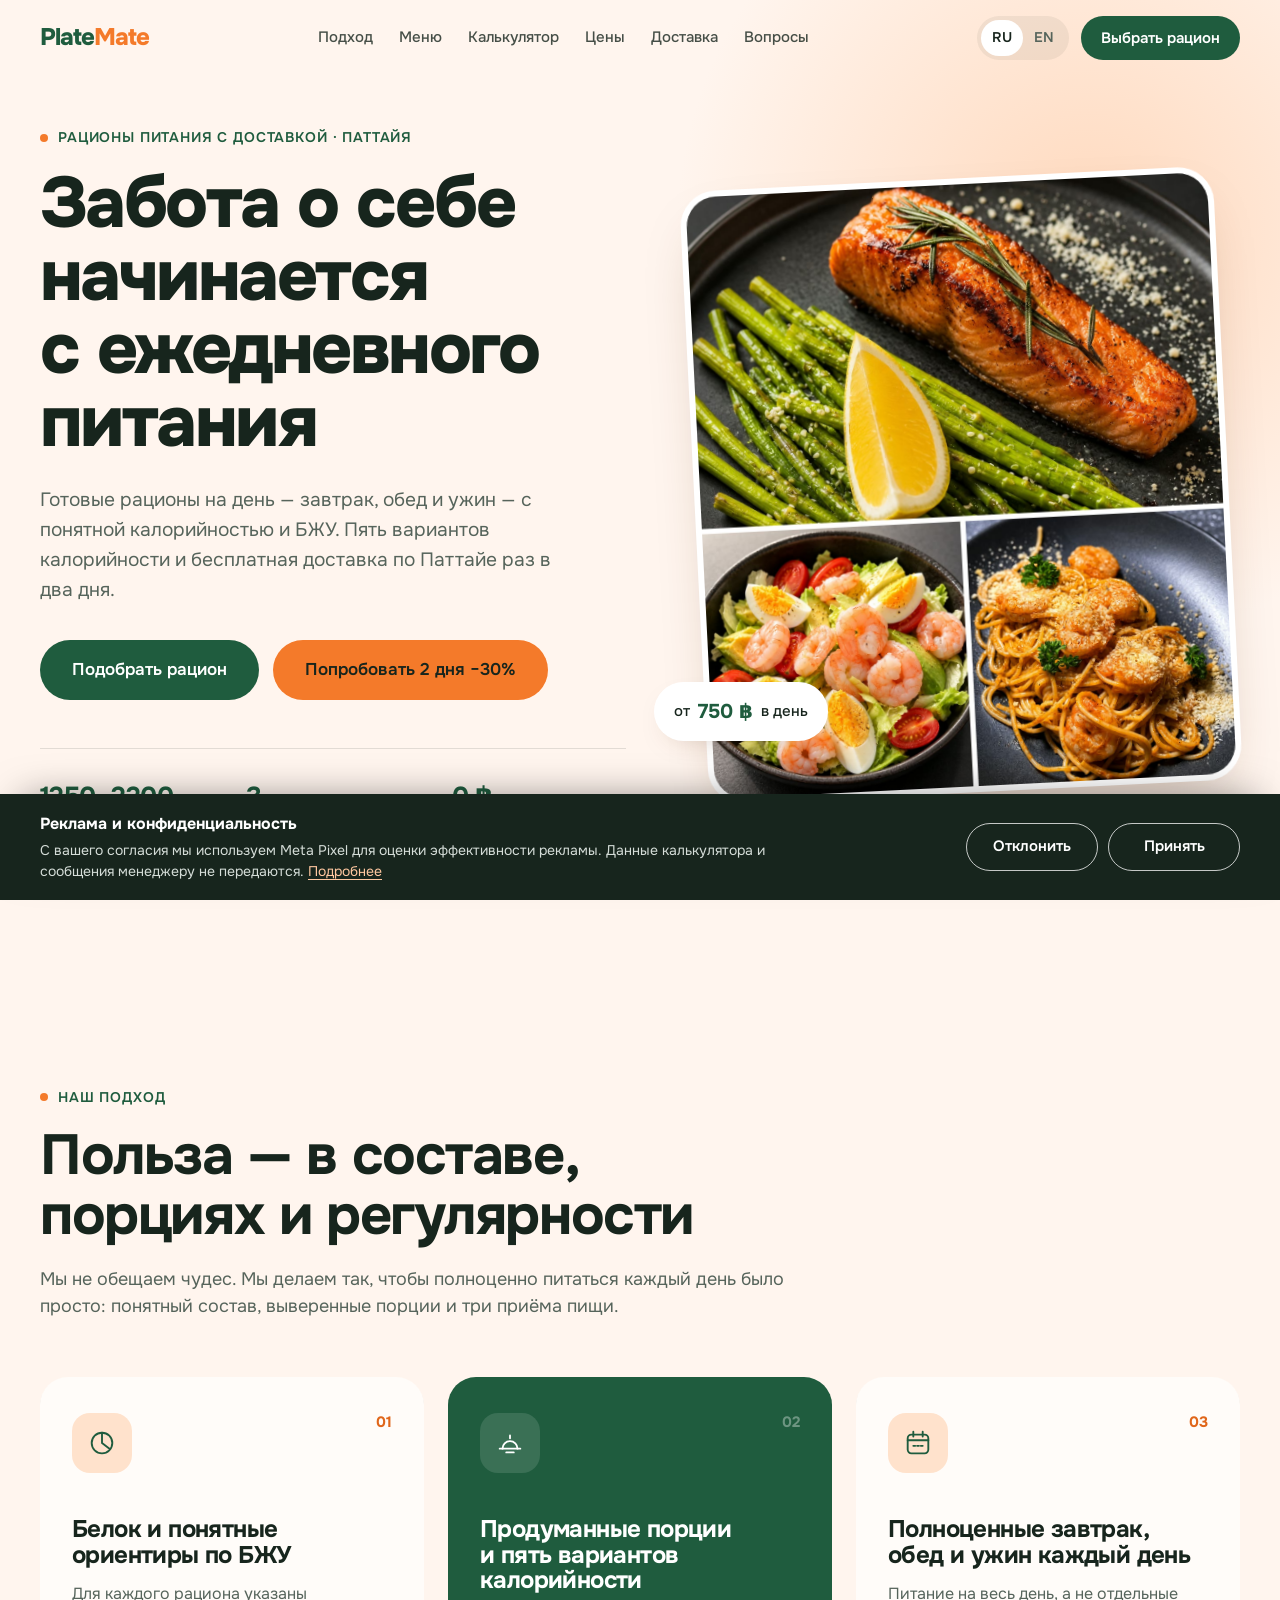
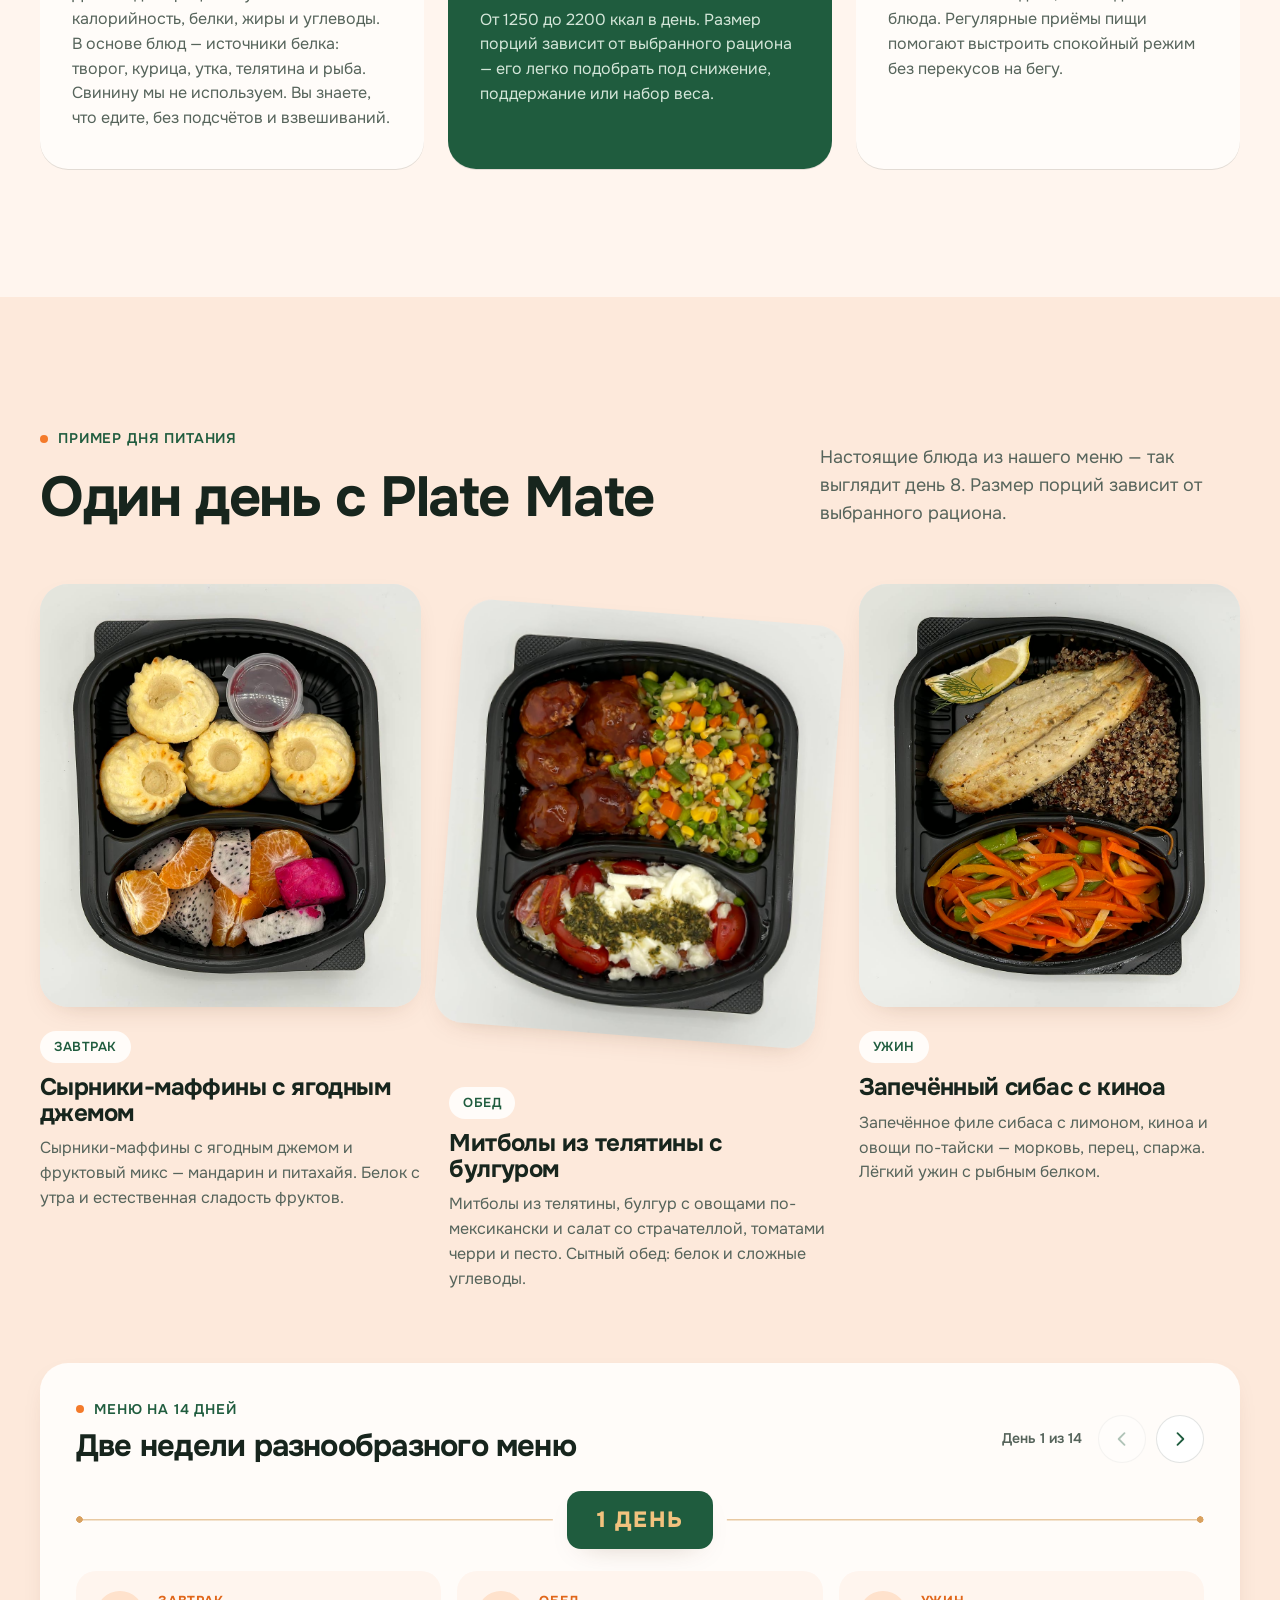
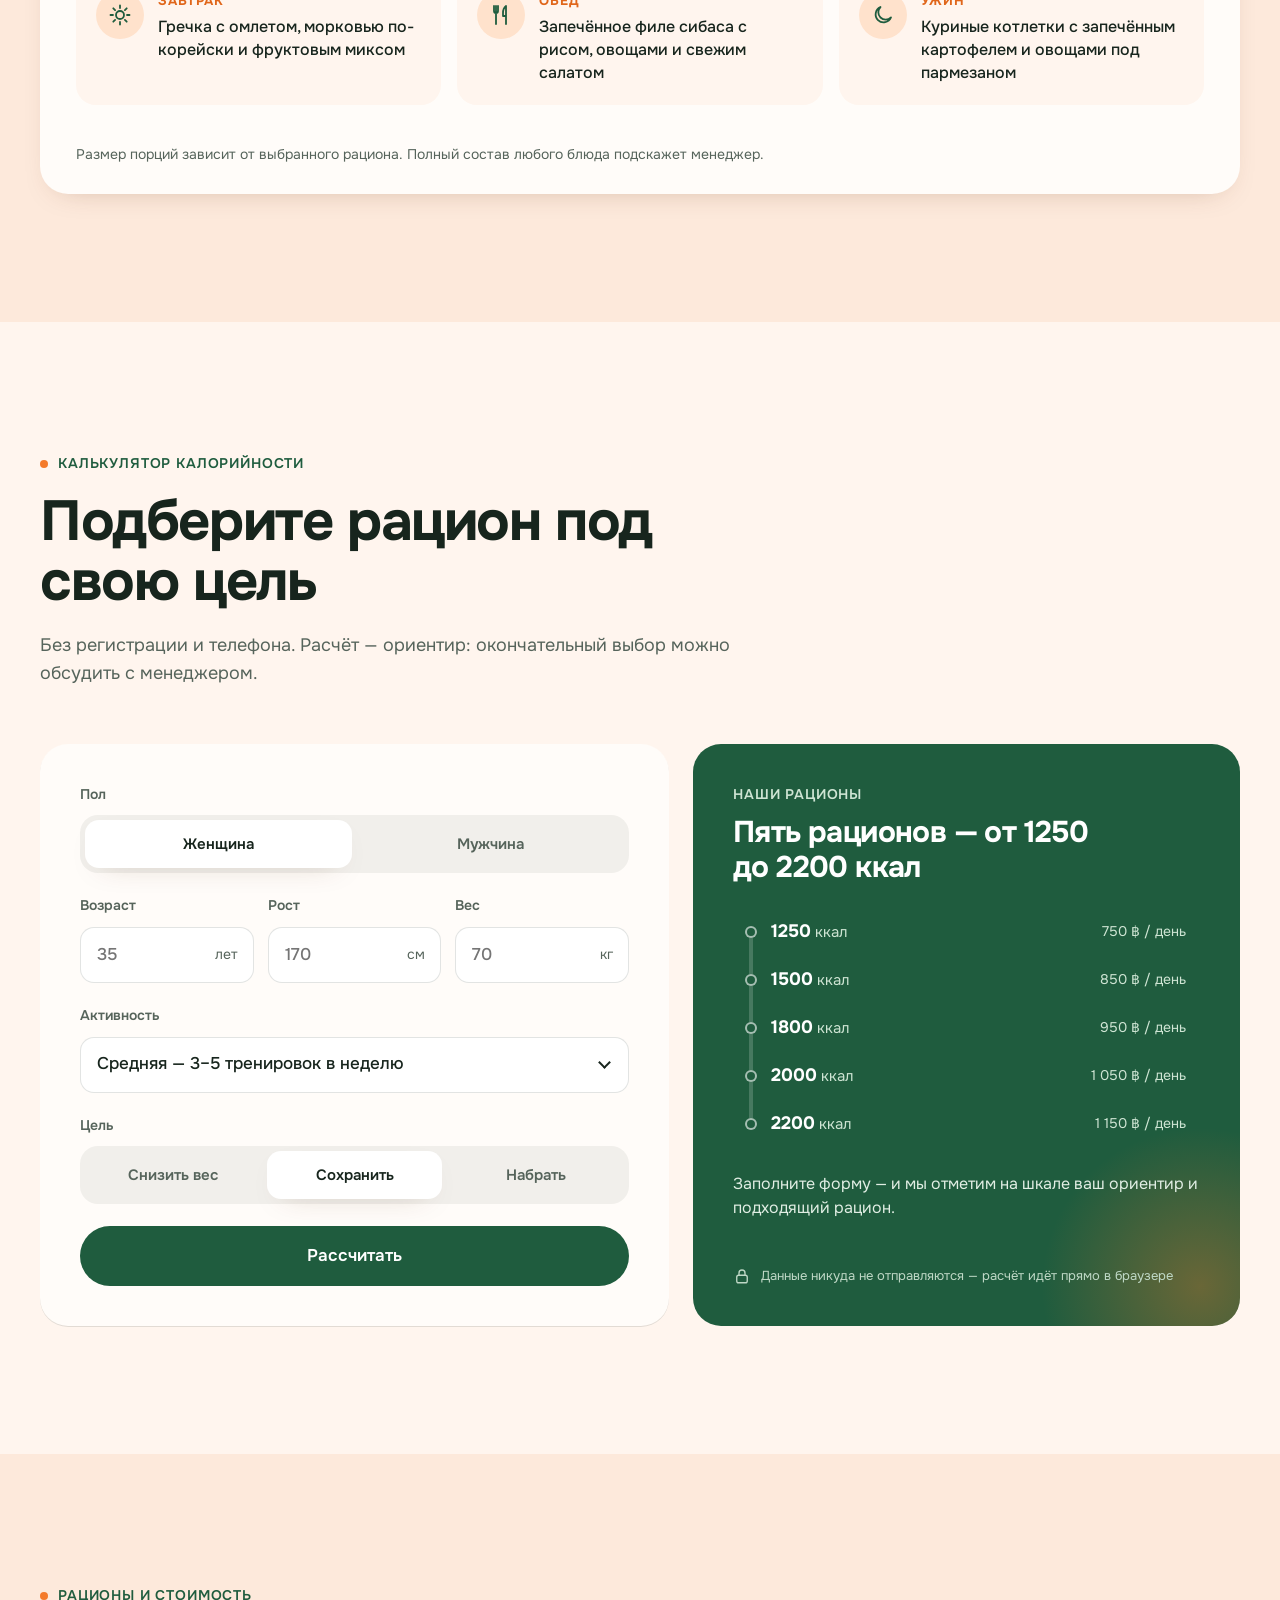
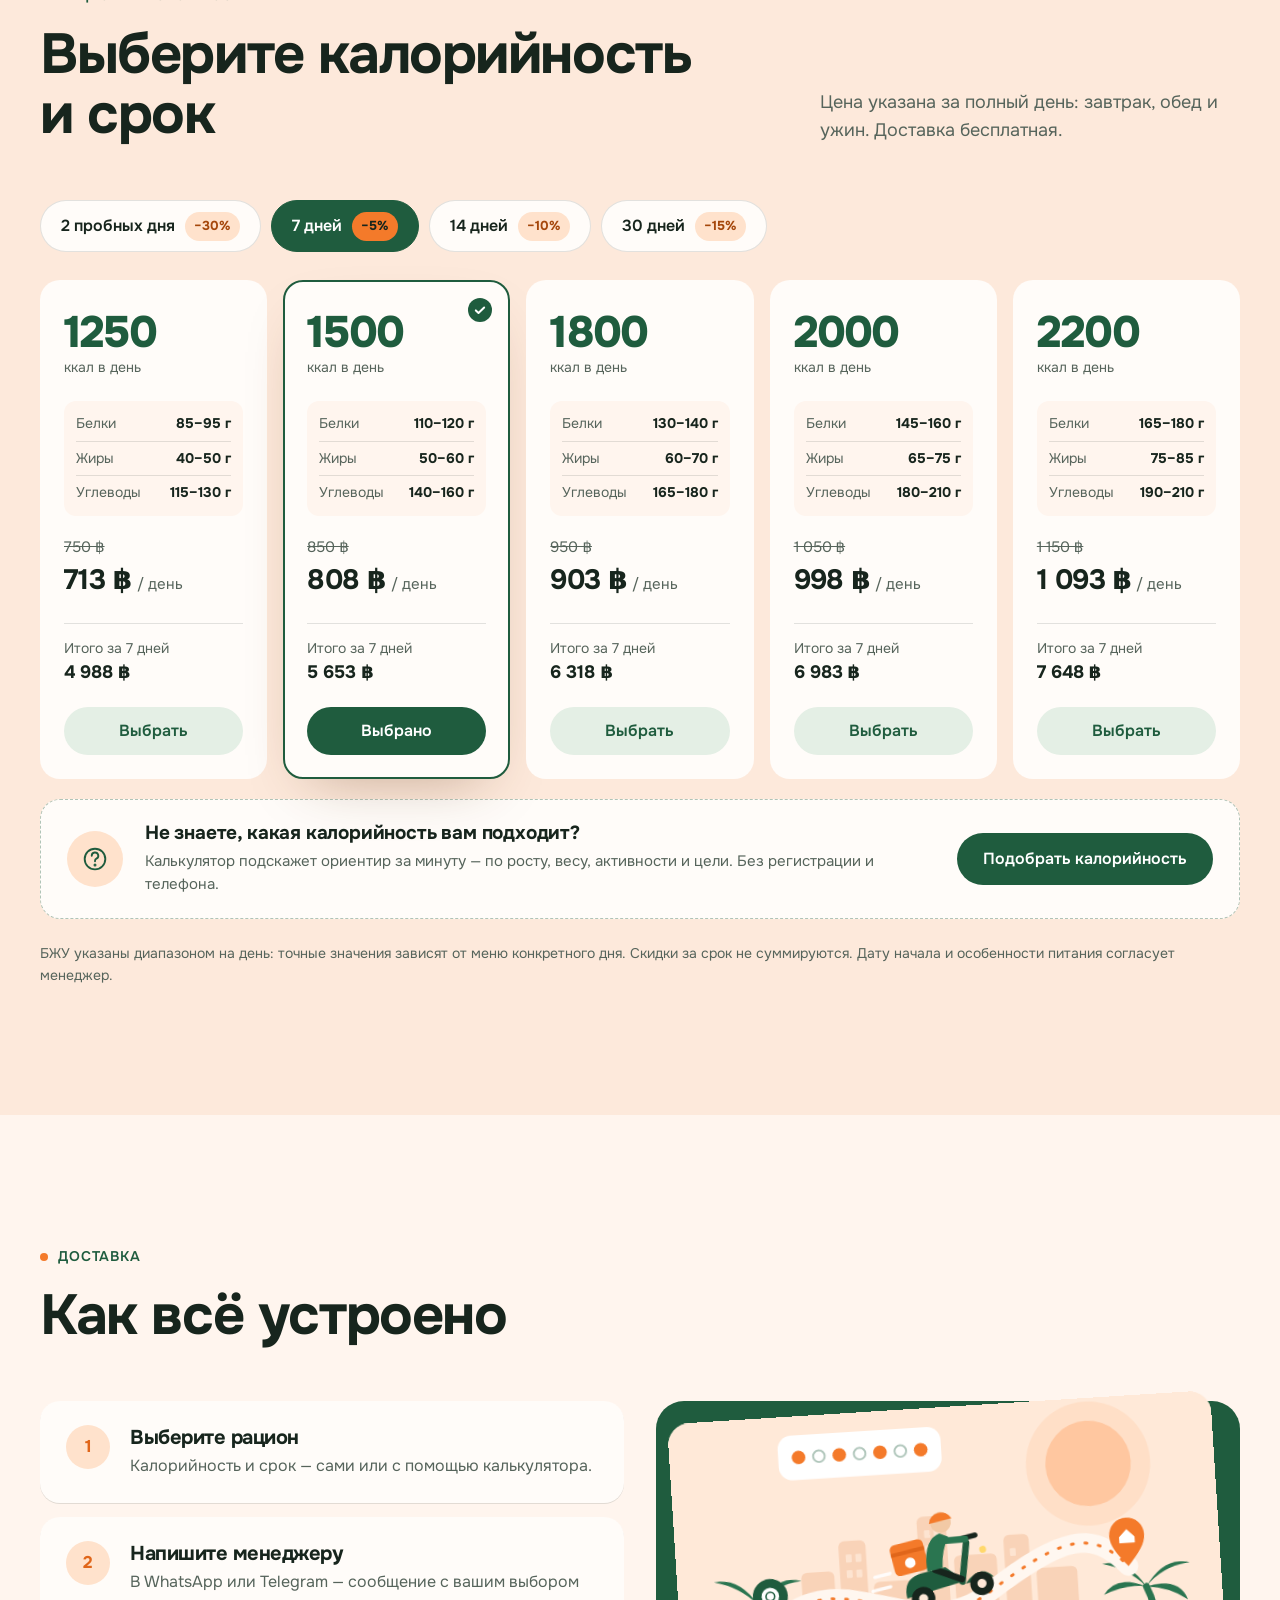
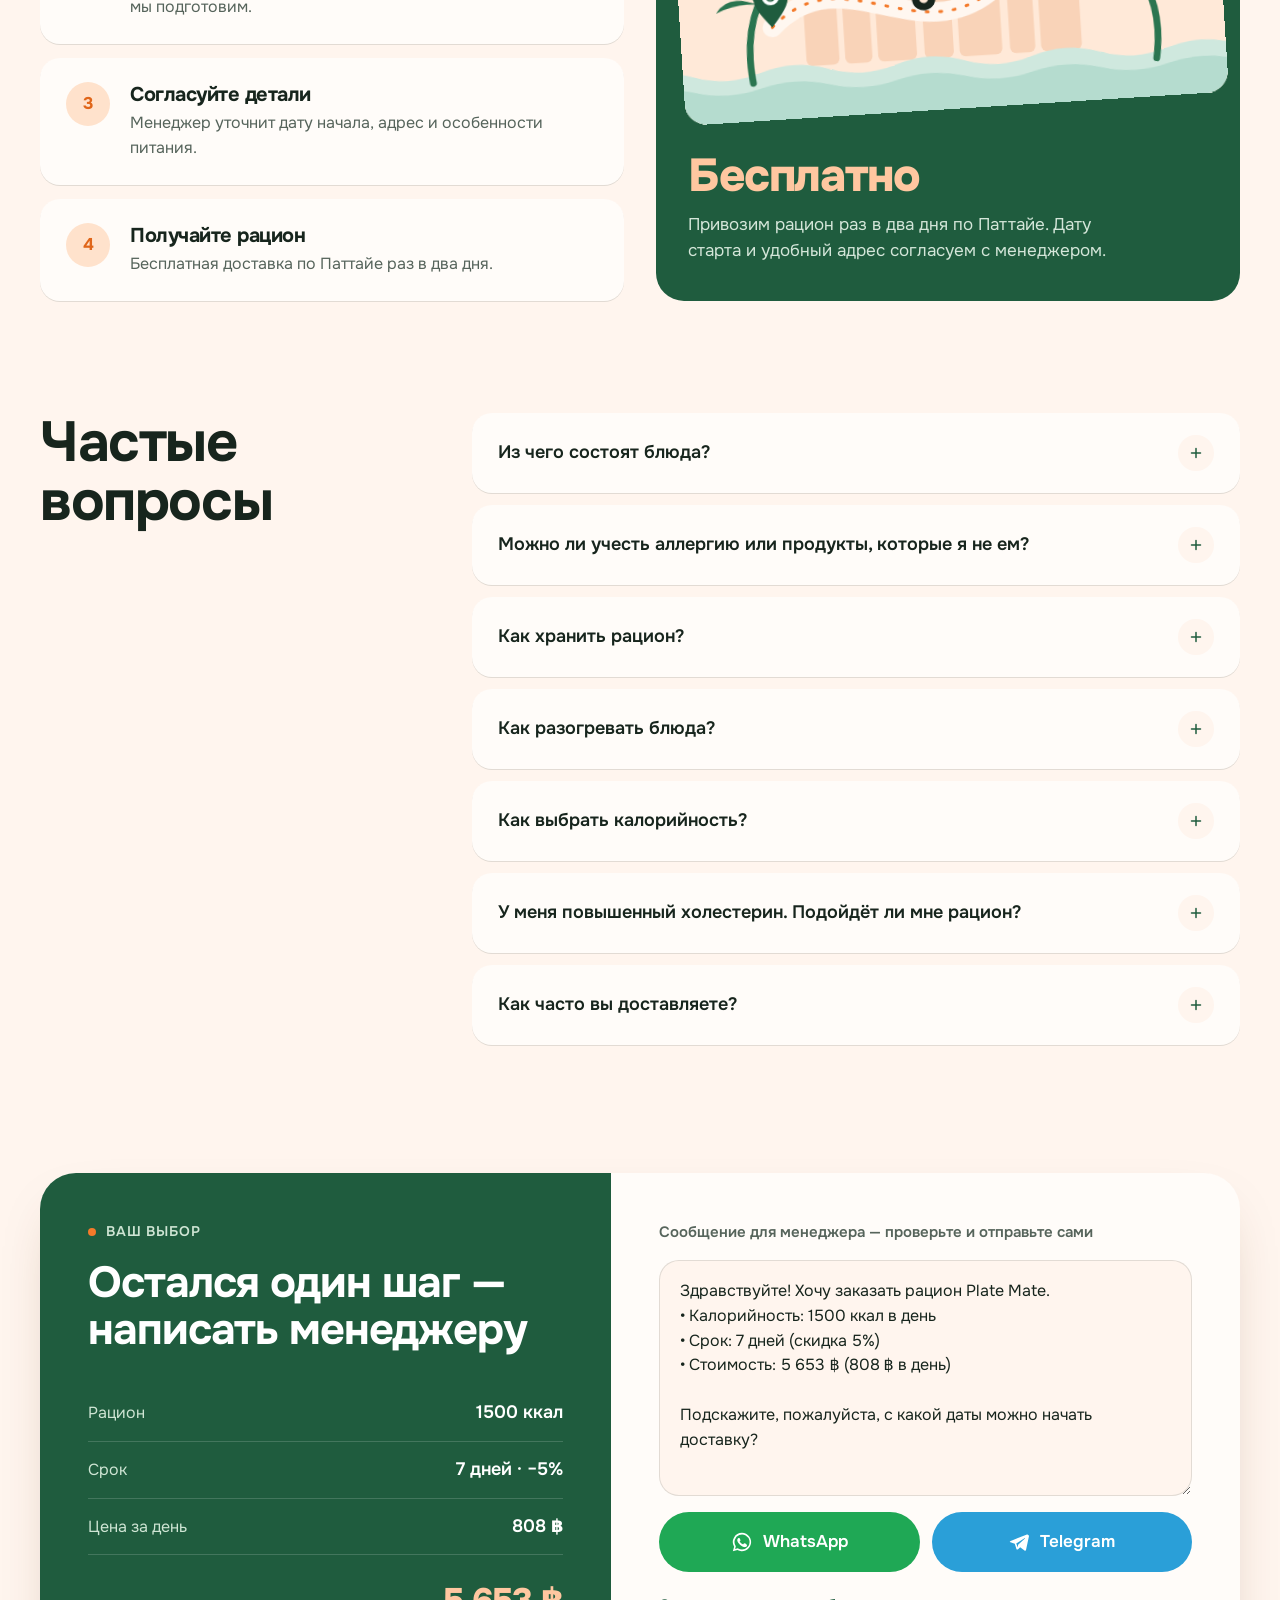
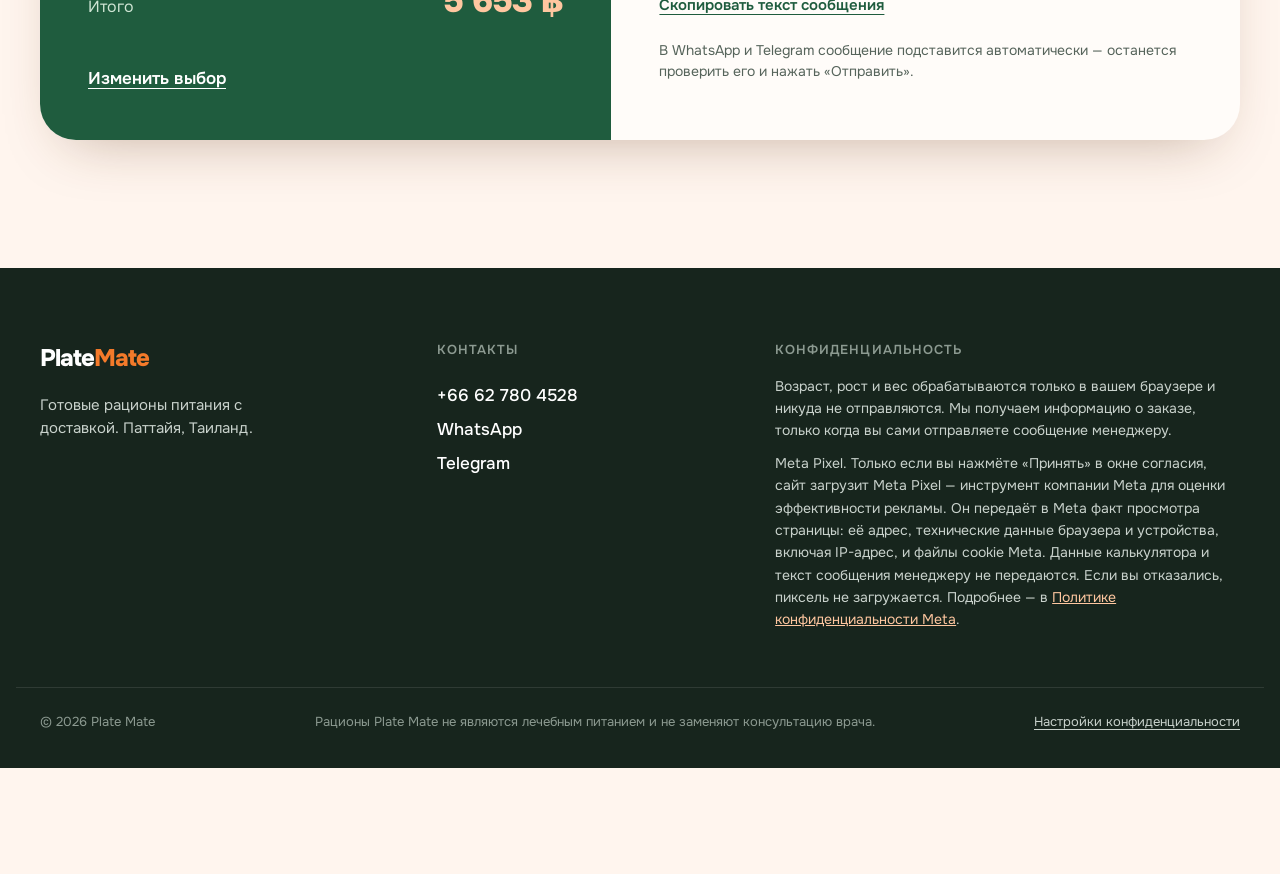
==== commit 9d2593c3: "Meta Pixel (только PageView) с баннером согласия - assets/meta-pixel.js: официальный базовый код, au" ====
--- a/index.html
+++ b/index.html
@@ -31,7 +31,7 @@
   <link rel="preconnect" href="https://fonts.googleapis.com">
   <link rel="preconnect" href="https://fonts.gstatic.com" crossorigin>
   <link href="https://fonts.googleapis.com/css2?family=Onest:wght@400;500;600;700;800&display=swap" rel="stylesheet">
-  <link rel="stylesheet" href="assets/styles.css?v=e80cd91b">
+  <link rel="stylesheet" href="assets/styles.css?v=3b3f16dc">
   <script>document.documentElement.classList.add('js')</script>
 </head>
 <body>
@@ -555,14 +555,16 @@
       <a href="https://wa.me/66627804528" target="_blank" rel="noopener">WhatsApp</a>
       <a href="https://t.me/okhealthyfood" target="_blank" rel="noopener">Telegram</a>
     </div>
-    <div class="footer__privacy">
-      <p class="footer__h" data-i18n="footer.dataTitle">О данных калькулятора</p>
+    <div class="footer__privacy" id="privacy">
+      <p class="footer__h" data-i18n="footer.dataTitle">Конфиденциальность</p>
       <p data-i18n="footer.data">Возраст, рост и вес обрабатываются только в вашем браузере и никуда не отправляются. Мы получаем информацию о заказе, только когда вы сами отправляете сообщение менеджеру.</p>
+      <p data-consent-ui hidden data-i18n="footer.pixel">Meta Pixel. Только если вы нажмёте «Принять» в окне согласия, сайт загрузит Meta Pixel — инструмент компании Meta для оценки эффективности рекламы. Он передаёт в Meta факт просмотра страницы: её адрес, технические данные браузера и устройства, включая IP-адрес, и файлы cookie Meta. Данные калькулятора и текст сообщения менеджеру не передаются. Если вы отказались, пиксель не загружается. Подробнее — в <a href="https://www.facebook.com/privacy/policy/" target="_blank" rel="noopener">Политике конфиденциальности Meta</a>.</p>
     </div>
   </div>
   <div class="container footer__bottom">
     <span>© 2026 Plate Mate</span>
     <span data-i18n="footer.disclaimer">Рационы Plate Mate не являются лечебным питанием и не заменяют консультацию врача.</span>
+    <button class="footer__link" type="button" data-consent-ui data-consent-open hidden data-i18n="footer.privacySettings">Настройки конфиденциальности</button>
   </div>
 </footer>
 
@@ -574,6 +576,25 @@
 
 <div class="toast" id="toast" role="status" aria-live="polite"></div>
 
+<!-- Согласие на Meta Pixel: показывает assets/consent.js (если в meta-pixel.js ENABLED = true) -->
+<section class="consent" id="consent" aria-labelledby="consentTitle" hidden>
+  <div class="container consent__inner">
+    <div class="consent__text">
+      <p class="consent__title" id="consentTitle" data-i18n="consent.title">Реклама и конфиденциальность</p>
+      <p data-i18n="consent.text">С вашего согласия мы используем Meta Pixel для оценки эффективности рекламы. Данные калькулятора и сообщения менеджеру не передаются. <a href="#privacy">Подробнее</a></p>
+      <p class="consent__status" data-consent-status="granted" hidden data-i18n="consent.statusGranted">Сейчас: вы разрешили Meta Pixel.</p>
+      <p class="consent__status" data-consent-status="denied" hidden data-i18n="consent.statusDenied">Сейчас: вы отказались от Meta Pixel.</p>
+    </div>
+    <div class="consent__buttons">
+      <button class="consent__btn" type="button" data-consent="denied" data-i18n="consent.deny">Отклонить</button>
+      <button class="consent__btn" type="button" data-consent="granted" data-i18n="consent.accept">Принять</button>
+    </div>
+  </div>
+</section>
+
+<!-- Meta Pixel: загружается только после согласия посетителя — assets/meta-pixel.js, assets/consent.js -->
+<script src="assets/meta-pixel.js?v=344c5059"></script>
+<script src="assets/consent.js?v=aa86bfef"></script>
 <script src="assets/app.js?v=b2d2b98f"></script>
 </body>
 </html>
--- a/assets/styles.css
+++ b/assets/styles.css
@@ -27,6 +27,7 @@
   --gutter: 24px;
   --header-h: 76px;
   --ease: cubic-bezier(.2, .7, .2, 1);
+  --consent-h: 0px; /* высота баннера согласия, пока он открыт */
 }
 
 *, *::before, *::after { box-sizing: border-box; }
@@ -534,13 +535,39 @@
 .footer__contacts { display: flex; flex-direction: column; gap: 8px; }
 .footer__contacts a { text-decoration: none; font-weight: 500; color: var(--white); width: fit-content; }
 .footer__contacts a:hover { color: #FFC7A0; }
-.footer__privacy p:last-child { font-size: 14px; line-height: 1.6; }
+.footer__privacy p:not(.footer__h) { font-size: 14px; line-height: 1.6; }
 .footer__bottom { display: flex; flex-wrap: wrap; justify-content: space-between; gap: 12px; margin-top: 56px; padding-top: 24px; border-top: 1px solid rgba(255, 255, 255, .1); font-size: 13px; color: #8C9A91; }
+.footer__privacy p:not(.footer__h) + p { margin-top: 10px; }
+.footer__privacy a { color: #FFC7A0; }
+.footer__link { padding: 0; border: 0; background: none; font-size: 13px; color: #C9D2CC; text-decoration: underline; text-underline-offset: 3px; cursor: pointer; }
+.footer__link:hover { color: var(--white); }
+
+/* ---------- Баннер согласия на Meta Pixel ---------- */
+body.has-consent { padding-bottom: var(--consent-h); }
+.consent {
+  position: fixed; left: 0; right: 0; bottom: 0; z-index: 70;
+  padding-bottom: env(safe-area-inset-bottom);
+  background: var(--ink); color: #D5DDD8; box-shadow: 0 -16px 40px -24px rgba(0, 0, 0, .55);
+}
+.consent__inner { display: flex; align-items: center; justify-content: space-between; gap: 28px; padding-top: 18px; padding-bottom: 18px; }
+.consent__text { max-width: 760px; font-size: 14px; line-height: 1.5; }
+.consent__title { margin-bottom: 4px; font-size: 16px; font-weight: 700; color: var(--white); }
+.consent__text a { color: #FFC7A0; text-underline-offset: 3px; }
+.consent__status { margin-top: 6px; font-weight: 600; color: #FFC7A0; }
+.consent__buttons { flex: none; display: flex; gap: 10px; }
+/* обе кнопки намеренно одинаковые — выбор равнозначный */
+.consent__btn {
+  min-width: 132px; min-height: 48px; padding: 0 24px; border-radius: 999px;
+  border: 1.5px solid rgba(255, 255, 255, .75); background: transparent; color: var(--white);
+  font-size: 15px; font-weight: 600; cursor: pointer; transition: background-color .2s, color .2s;
+}
+.consent__btn:hover { background: var(--white); color: var(--ink); }
+.consent__btn:focus-visible { outline-color: #FFC7A0; }
 
 /* ---------- Мобильная панель и уведомление ---------- */
 .sticky-bar { display: none; }
 .toast {
-  position: fixed; left: 50%; bottom: 24px; z-index: 80; max-width: calc(100% - 32px);
+  position: fixed; left: 50%; bottom: calc(24px + var(--consent-h)); z-index: 80; max-width: calc(100% - 32px);
   padding: 14px 22px; border-radius: 999px; background: var(--ink); color: var(--white);
   font-size: 15px; font-weight: 500; text-align: center;
   opacity: 0; transform: translate(-50%, 20px); pointer-events: none; transition: opacity .3s, transform .3s var(--ease);
@@ -670,7 +697,7 @@
   .footer__grid { grid-template-columns: 1fr; gap: 32px; }
 
   .sticky-bar {
-    position: fixed; left: 12px; right: 12px; bottom: calc(12px + env(safe-area-inset-bottom)); z-index: 60;
+    position: fixed; left: 12px; right: 12px; bottom: calc(12px + env(safe-area-inset-bottom) + var(--consent-h)); z-index: 60;
     display: flex; align-items: center; justify-content: space-between; gap: 12px;
     padding: 10px 10px 10px 20px; border-radius: 999px; background: var(--ink); color: var(--white);
     box-shadow: 0 16px 40px -12px rgba(0,0,0,.45);
@@ -681,7 +708,12 @@
   .sticky-bar__info strong { font-size: 15px; }
   .sticky-bar__info span { font-size: 13px; color: #C9D2CC; white-space: nowrap; overflow: hidden; text-overflow: ellipsis; }
   .sticky-bar .btn { min-height: 48px; padding: 0 22px; flex: none; }
-  .toast { bottom: 88px; }
+  .toast { bottom: calc(88px + var(--consent-h)); }
+  .consent__inner { flex-direction: column; align-items: stretch; gap: 14px; padding-top: 16px; padding-bottom: 16px; }
+  .consent__text { font-size: 13px; }
+  .consent__title { font-size: 15px; }
+  .consent__buttons { display: grid; grid-template-columns: 1fr 1fr; }
+  .consent__btn { min-width: 0; padding: 0 12px; }
 }
 
 @media (max-width: 380px) {
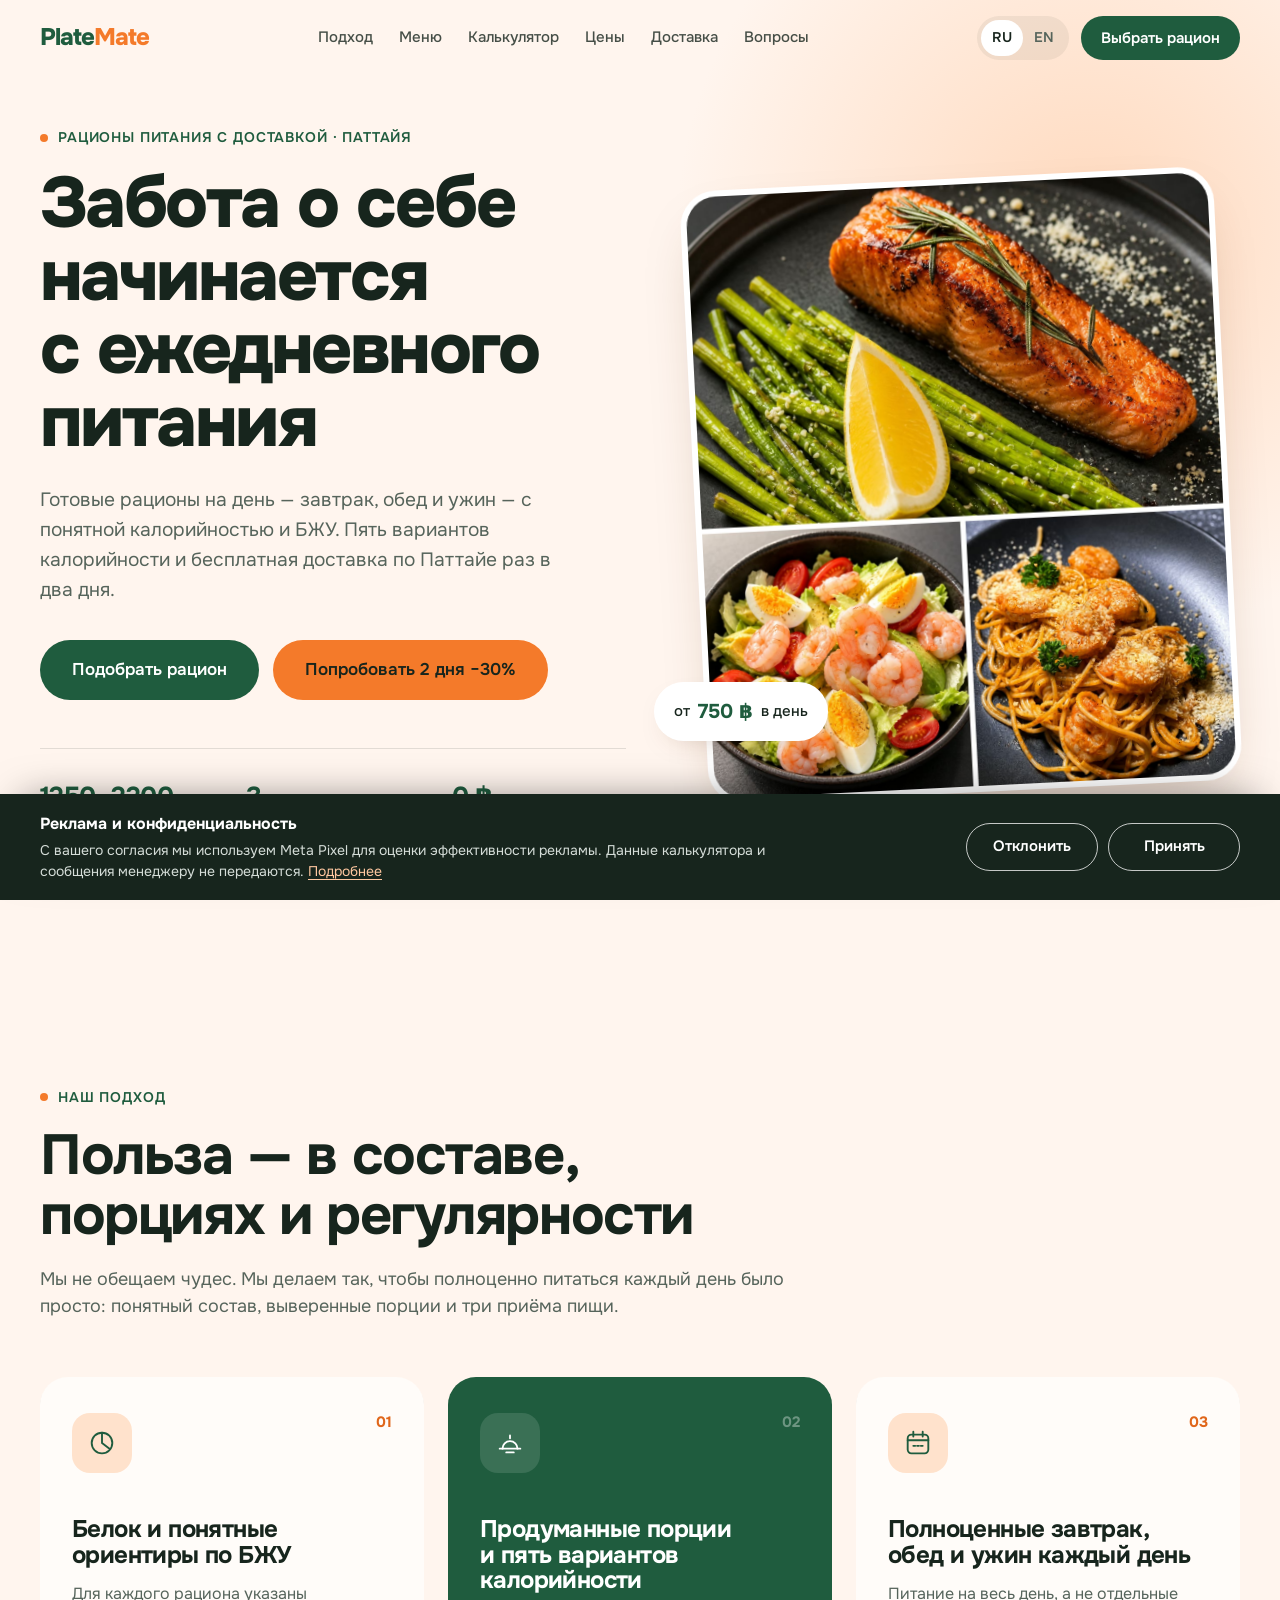
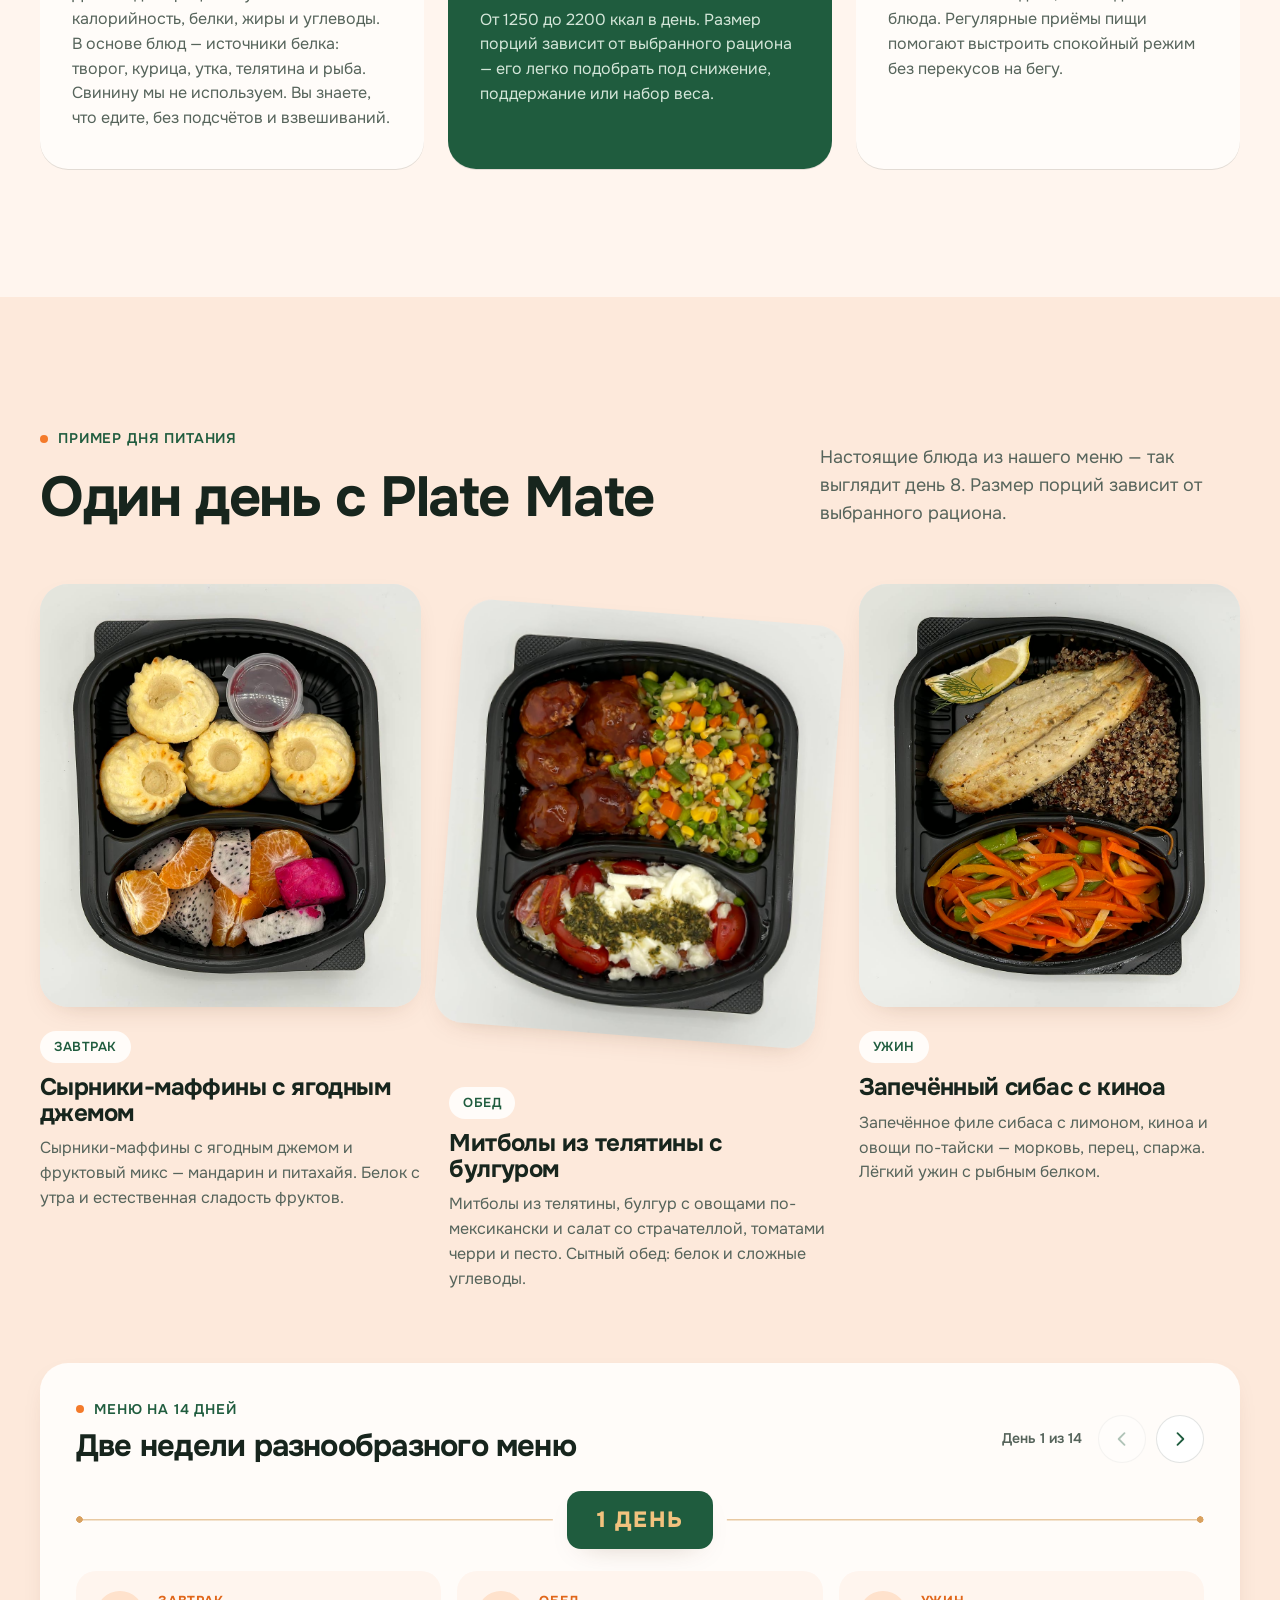
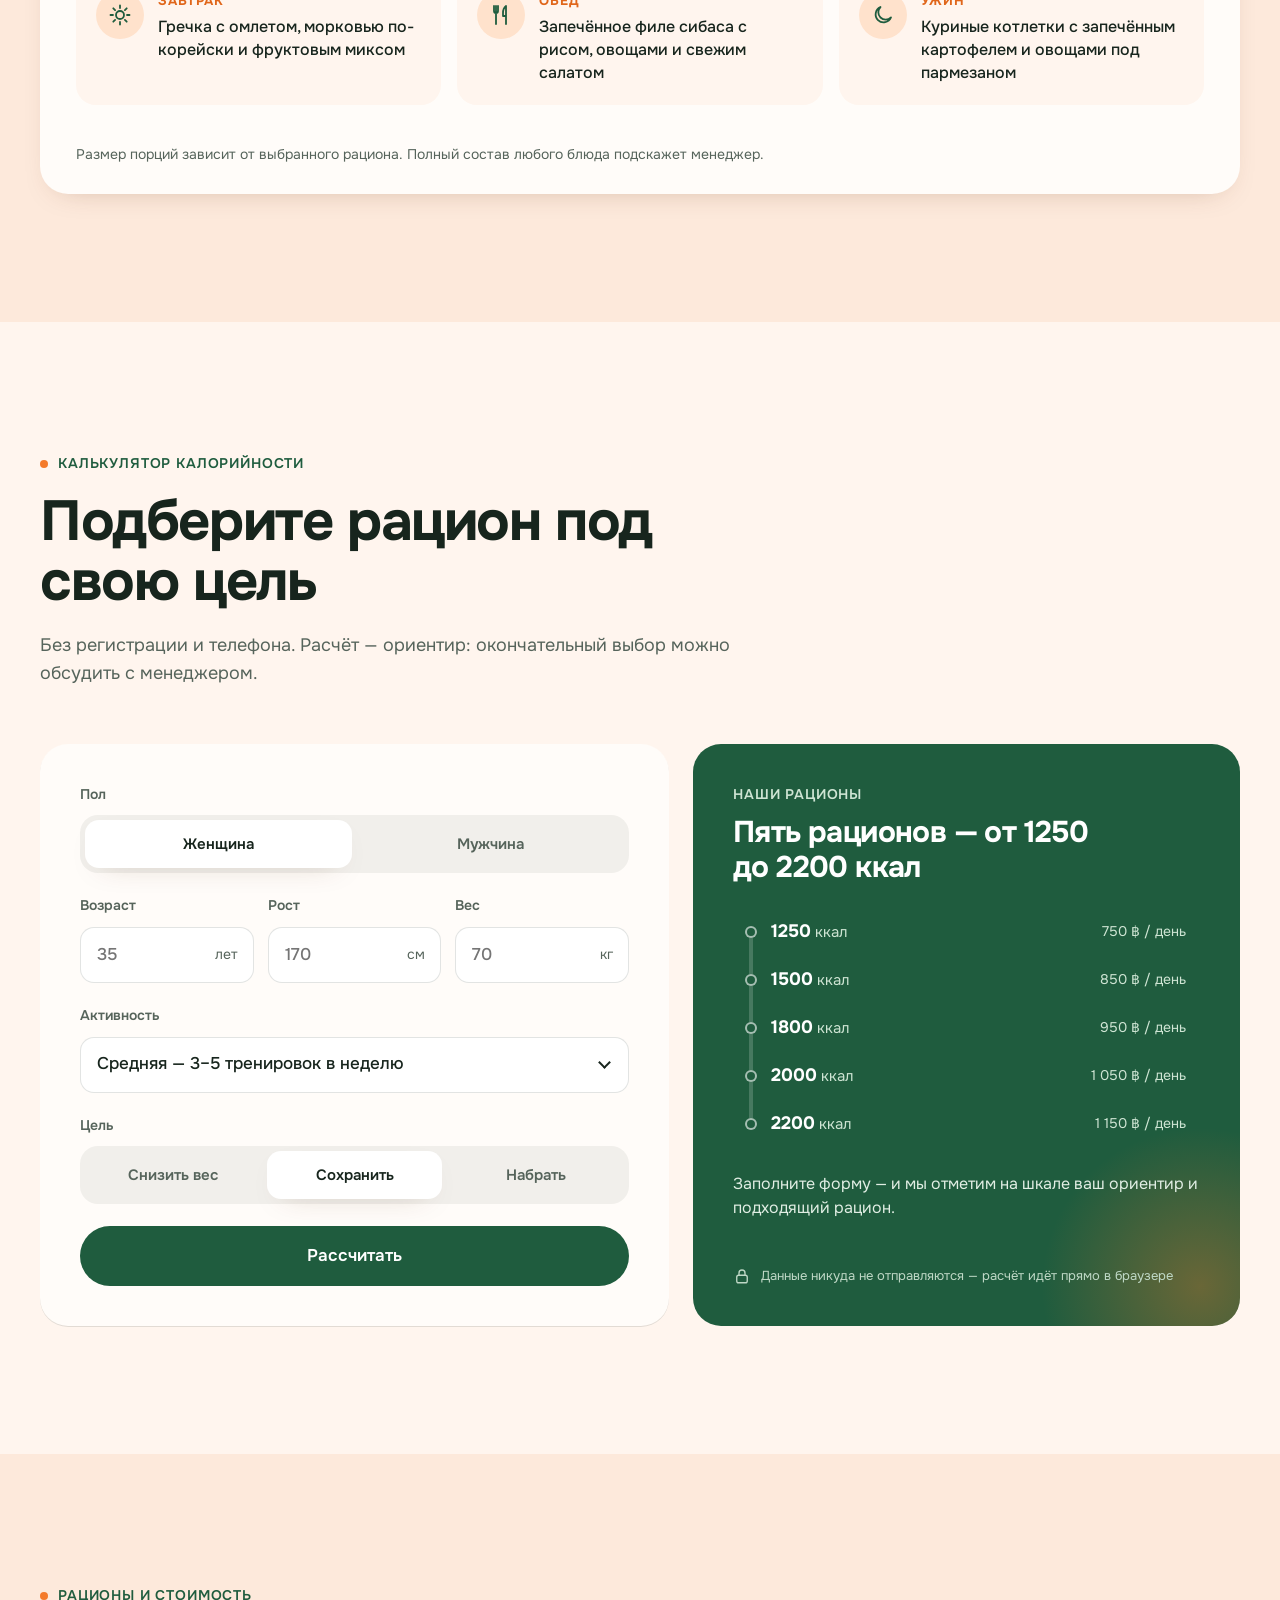
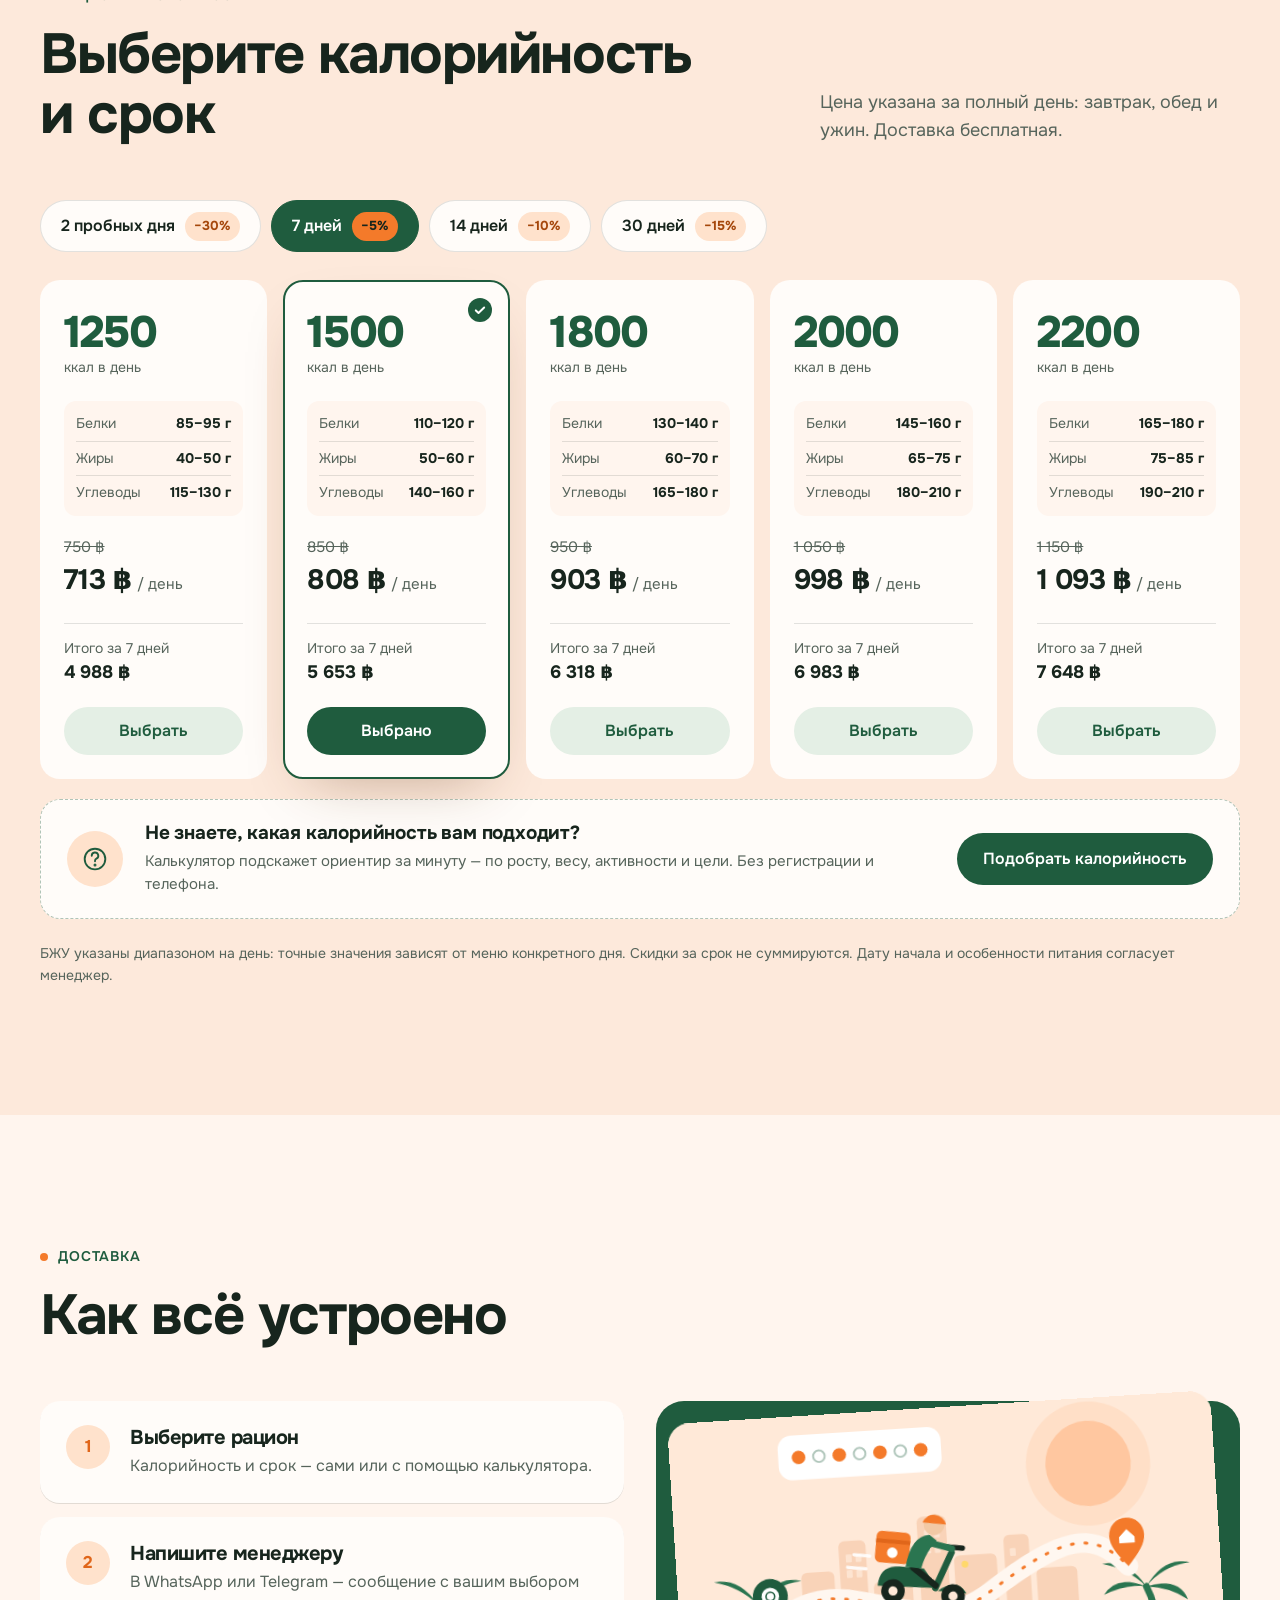
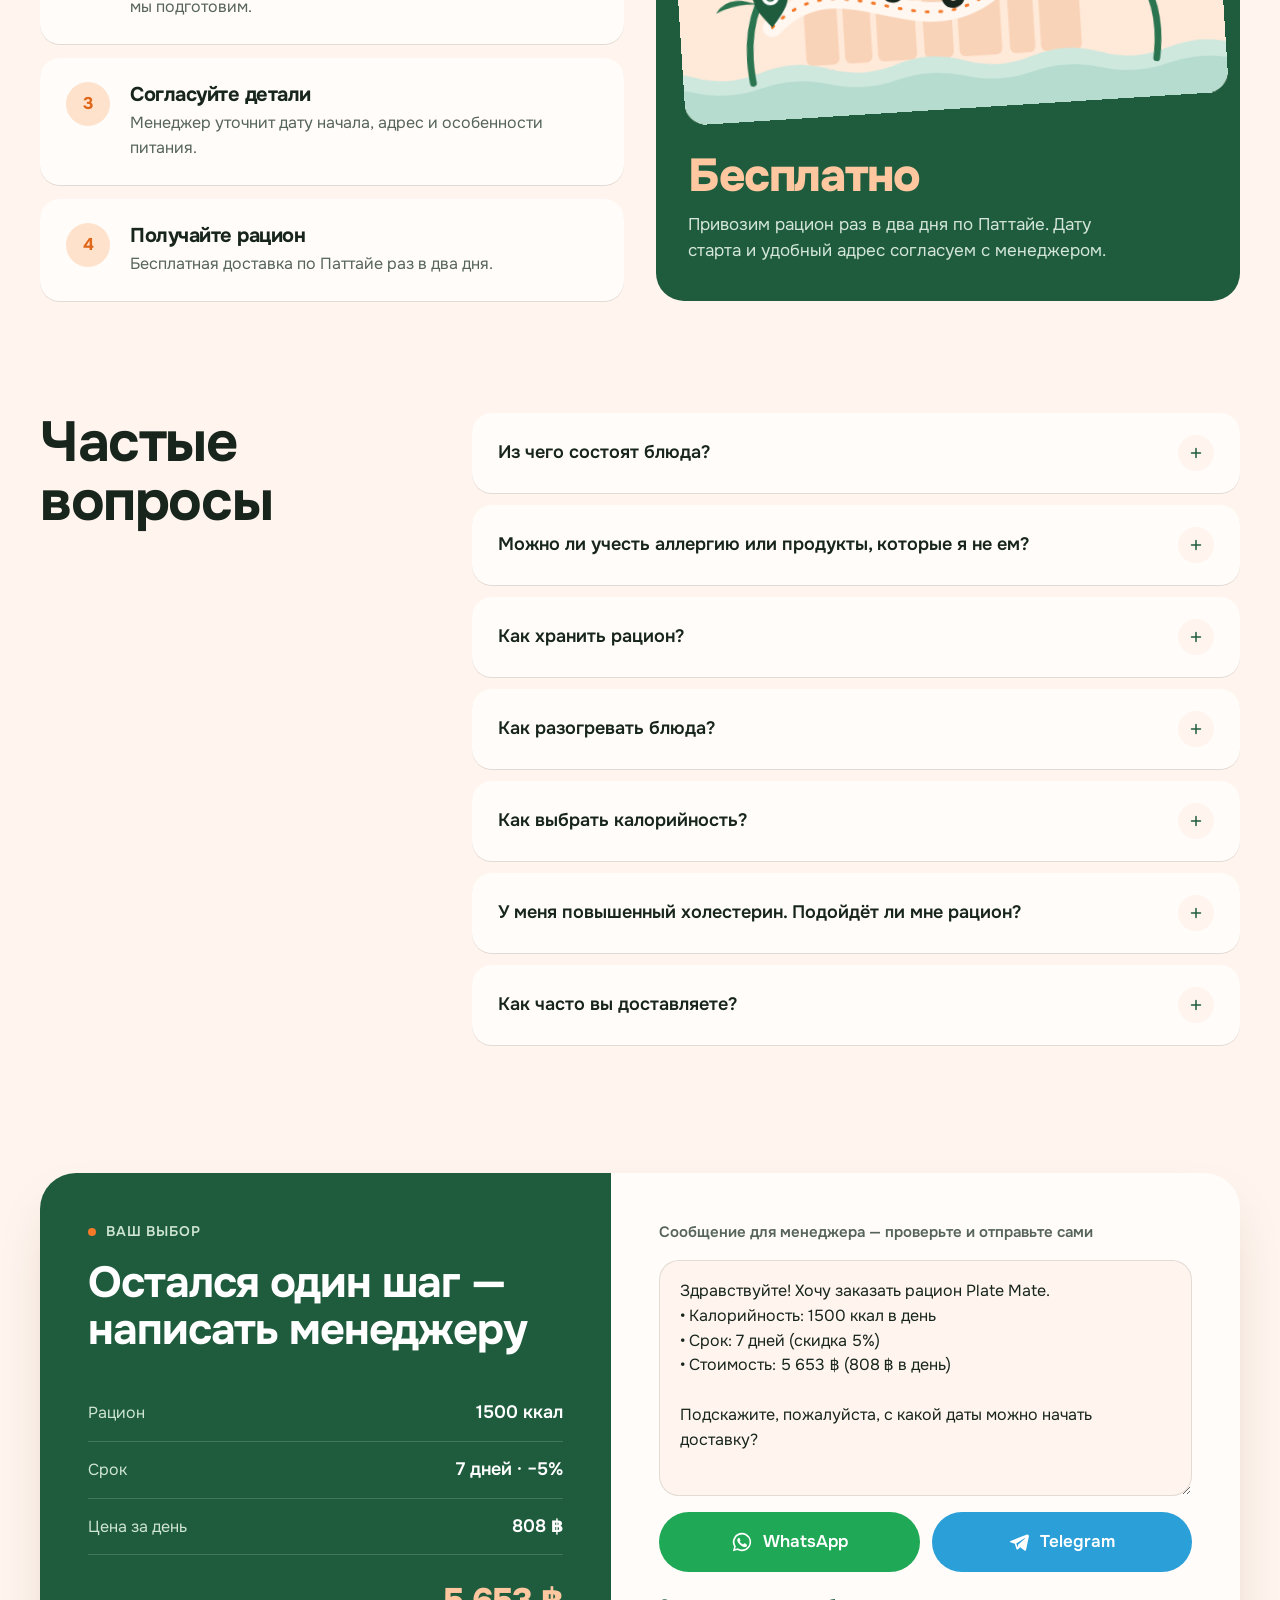
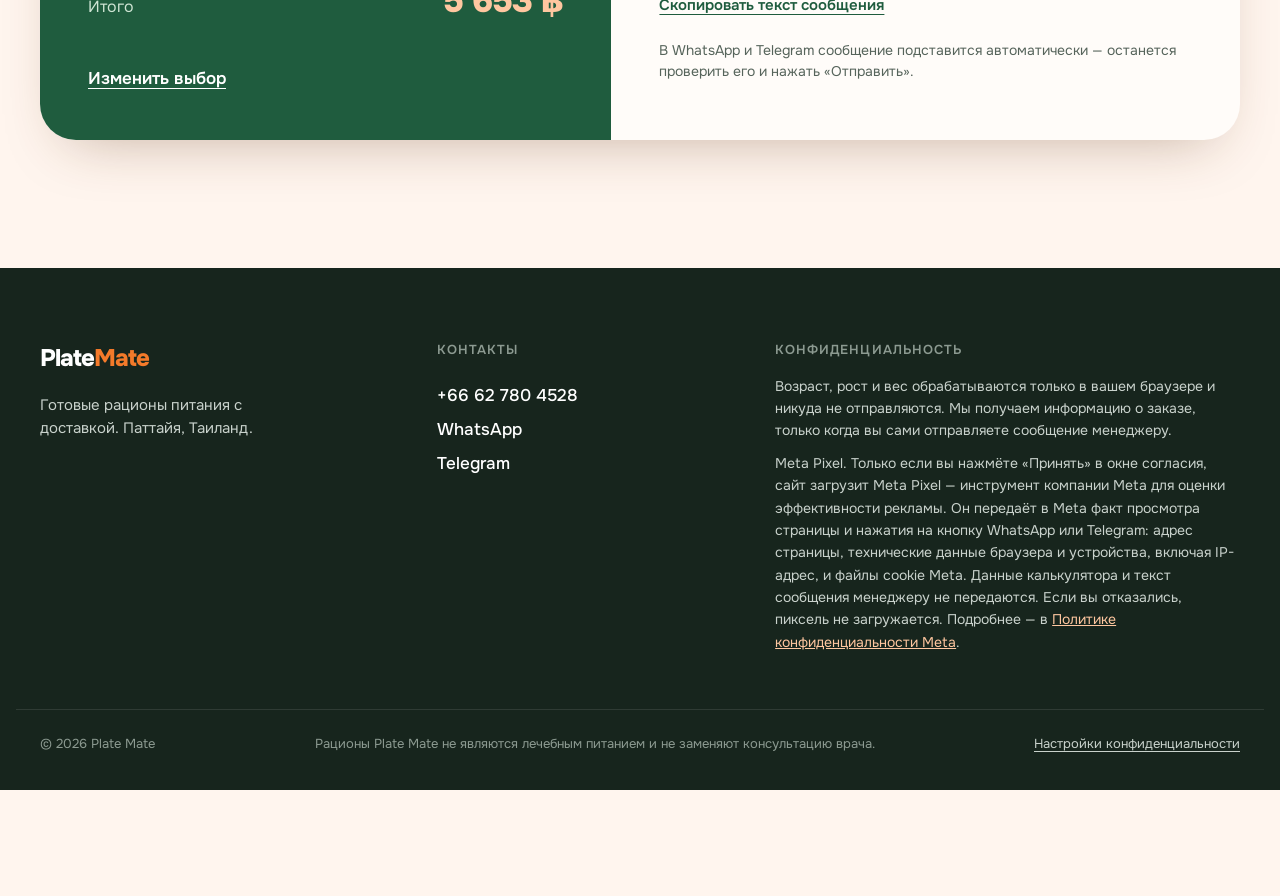
==== commit 49b6757c: "Meta Pixel: событие Contact при нажатии WhatsApp/Telegram Только с согласия посетителя, без параметр" ====
--- a/index.html
+++ b/index.html
@@ -558,7 +558,7 @@
     <div class="footer__privacy" id="privacy">
       <p class="footer__h" data-i18n="footer.dataTitle">Конфиденциальность</p>
       <p data-i18n="footer.data">Возраст, рост и вес обрабатываются только в вашем браузере и никуда не отправляются. Мы получаем информацию о заказе, только когда вы сами отправляете сообщение менеджеру.</p>
-      <p data-consent-ui hidden data-i18n="footer.pixel">Meta Pixel. Только если вы нажмёте «Принять» в окне согласия, сайт загрузит Meta Pixel — инструмент компании Meta для оценки эффективности рекламы. Он передаёт в Meta факт просмотра страницы: её адрес, технические данные браузера и устройства, включая IP-адрес, и файлы cookie Meta. Данные калькулятора и текст сообщения менеджеру не передаются. Если вы отказались, пиксель не загружается. Подробнее — в <a href="https://www.facebook.com/privacy/policy/" target="_blank" rel="noopener">Политике конфиденциальности Meta</a>.</p>
+      <p data-consent-ui hidden data-i18n="footer.pixel">Meta Pixel. Только если вы нажмёте «Принять» в окне согласия, сайт загрузит Meta Pixel — инструмент компании Meta для оценки эффективности рекламы. Он передаёт в Meta факт просмотра страницы и нажатия на кнопку WhatsApp или Telegram: адрес страницы, технические данные браузера и устройства, включая IP-адрес, и файлы cookie Meta. Данные калькулятора и текст сообщения менеджеру не передаются. Если вы отказались, пиксель не загружается. Подробнее — в <a href="https://www.facebook.com/privacy/policy/" target="_blank" rel="noopener">Политике конфиденциальности Meta</a>.</p>
     </div>
   </div>
   <div class="container footer__bottom">
@@ -593,7 +593,7 @@
 </section>
 
 <!-- Meta Pixel: загружается только после согласия посетителя — assets/meta-pixel.js, assets/consent.js -->
-<script src="assets/meta-pixel.js?v=344c5059"></script>
+<script src="assets/meta-pixel.js?v=c636a644"></script>
 <script src="assets/consent.js?v=aa86bfef"></script>
 <script src="assets/app.js?v=b2d2b98f"></script>
 </body>
